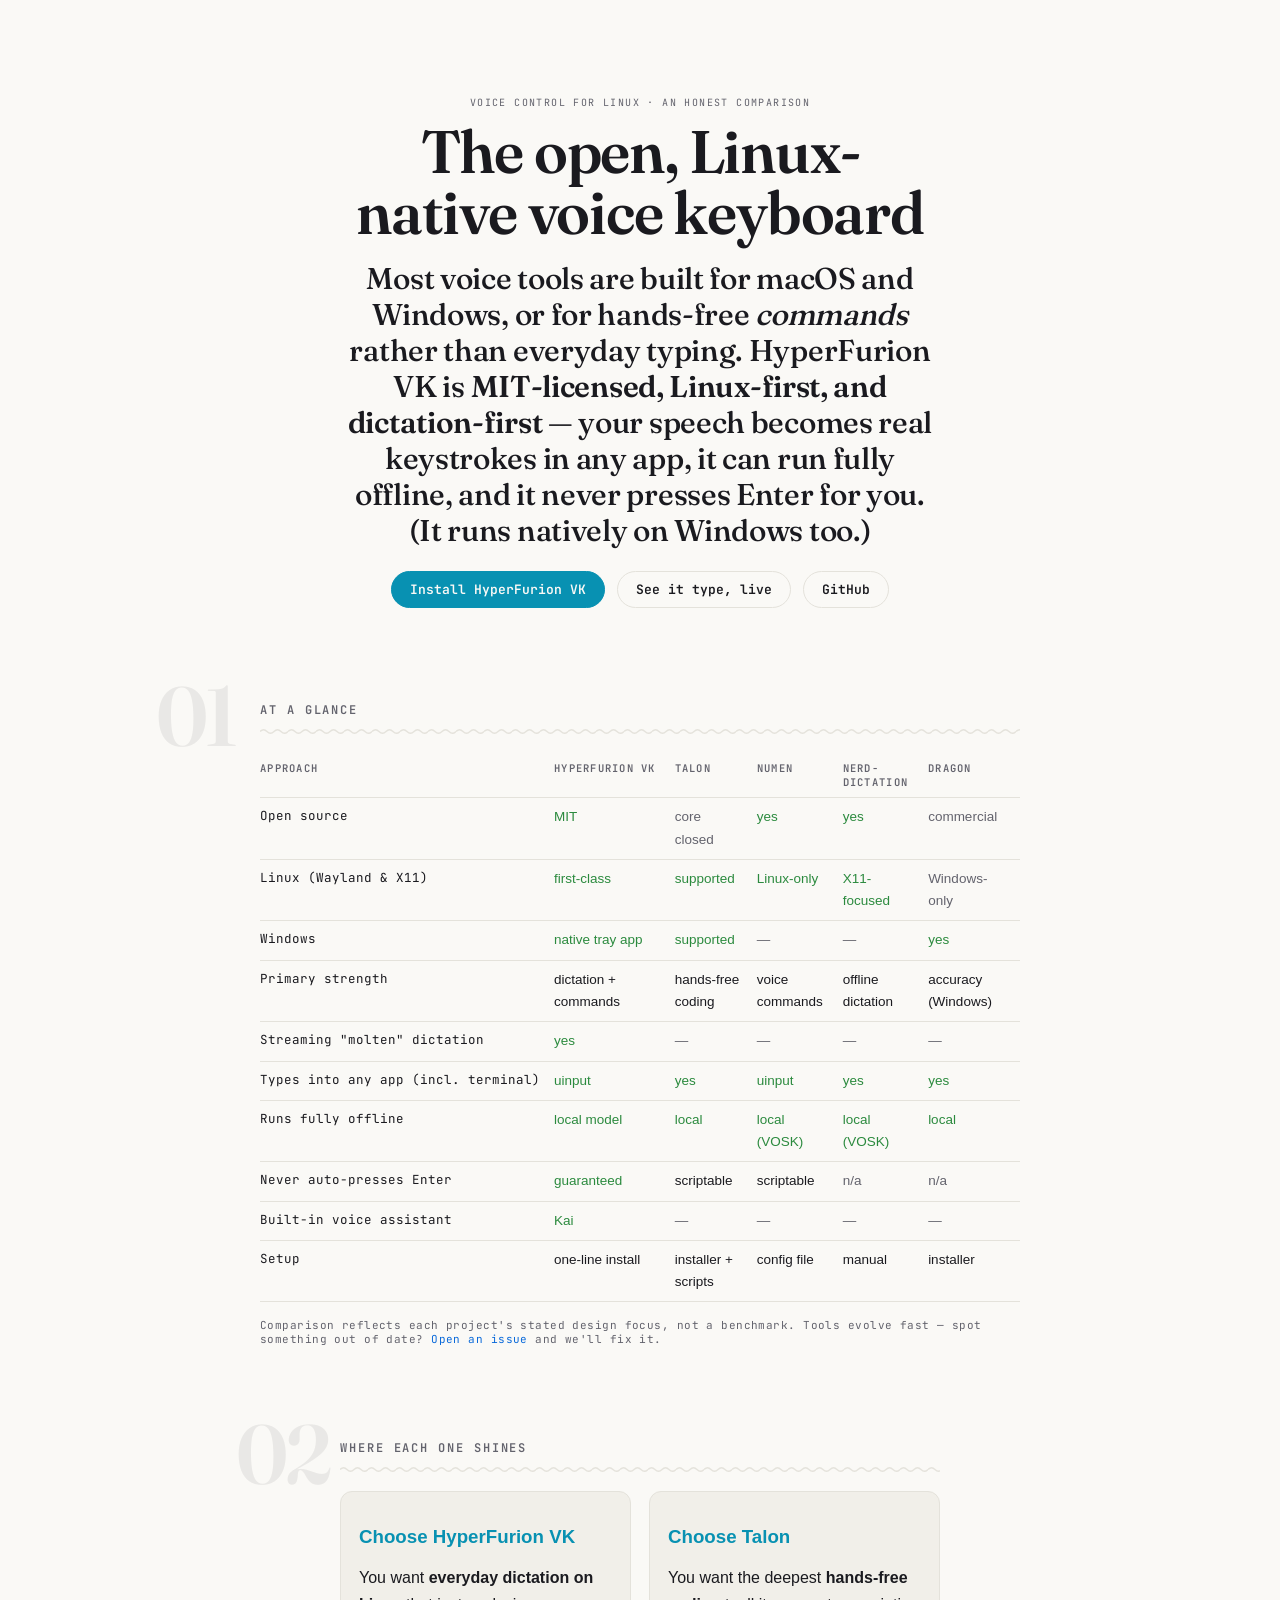
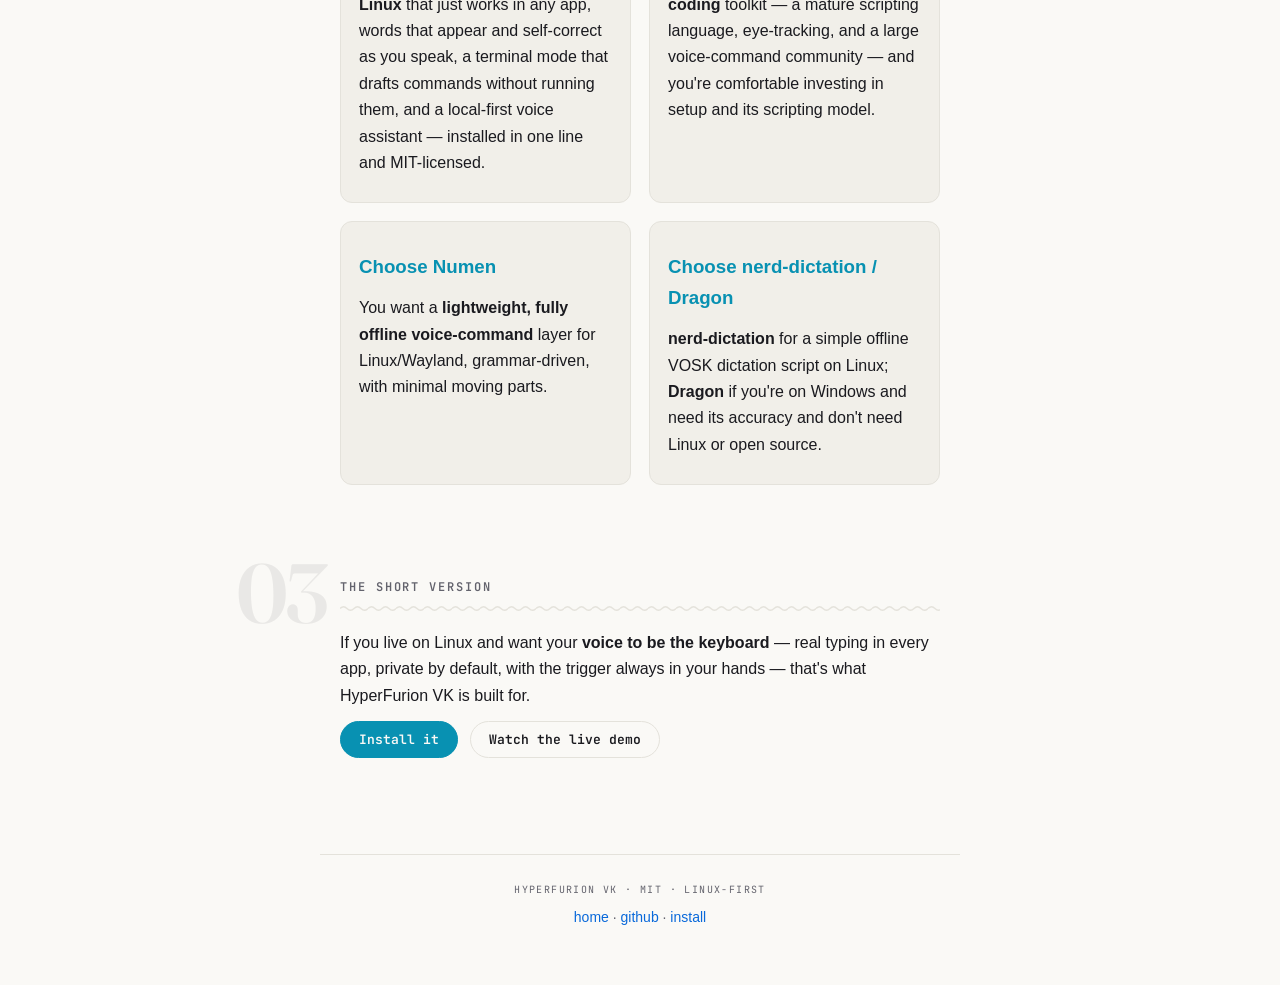
==== docs/compare.html @ 7818b89e "docs: Windows as a first-class platform; changelog; release 2.2.0 - README: Linux and Windows one-li" ====
<!doctype html>
<html lang="en">
<head>
<meta charset="utf-8">
<meta name="viewport" content="width=device-width, initial-scale=1">
<title>HyperFurion VK vs Talon, Numen &amp; Dragon — open-source voice control for Linux</title>
<meta name="description" content="An honest comparison of Linux voice typing and voice-control tools: HyperFurion VK, Talon, Numen, nerd-dictation, and Dragon. Which open-source voice keyboard fits dictation, coding, and accessibility on Wayland and X11?">
<link rel="canonical" href="https://liamghennigan.github.io/HyperFurion-VK/compare.html">
<meta property="og:title" content="HyperFurion VK vs Talon, Numen & Dragon — voice control for Linux">
<meta property="og:description" content="Open-source, Linux-first voice keyboard: molten streaming dictation, terminal-safe command drafting, fully offline option. See how it compares.">
<meta property="og:type" content="website">
<link rel="stylesheet" href="./styles.css">
<style>
  /* page-local tweaks on top of the shared instrument stylesheet */
  .cmp-hero { text-align: center; }
  .cmp-hero h1 { font-size: clamp(30px, 6.5vw, 60px); margin-top: 10px; }
  .cmp-lede { max-width: 40em; margin: 8px auto 22px; }
  .cmp-cta { display: flex; gap: 12px; flex-wrap: wrap; justify-content: center; margin: 8px 0 4px; }
  .cmp-btn { font: 600 13px var(--mono); text-decoration: none; border-radius: 999px; padding: 9px 18px; }
  .cmp-btn.primary { color: var(--bg); background: var(--wave); border: 1px solid var(--wave); }
  .cmp-btn.ghost { color: var(--text); border: 1px solid var(--line); }
  .cmp-btn:hover { filter: brightness(1.06); }
  table td.yes { color: var(--ok); }
  table td.no { color: var(--muted); }
  table th:first-child, table td:first-child { position: sticky; left: 0; background: var(--bg); }
  .shine { display: grid; grid-template-columns: 1fr 1fr; gap: 18px; margin: 18px 0; }
  @media (max-width: 640px) { .shine { grid-template-columns: 1fr; } }
  .shine > div { border: 1px solid var(--line); border-radius: 12px; padding: 4px 18px 14px; background: var(--code-bg); }
  .shine h3 { color: var(--wave); }
  .fair { font: 11px var(--mono); color: var(--muted); letter-spacing: .04em; }
</style>
</head>
<body>
<a class="skip" href="#table">Skip to the comparison</a>

<section class="prose cmp-hero">
  <p class="sigcap">Voice control for Linux · an honest comparison</p>
  <h1>The open, Linux-native voice keyboard</h1>
  <p class="lede cmp-lede">Most voice tools are built for macOS and Windows, or
  for hands-free <em>commands</em> rather than everyday typing. HyperFurion VK
  is <b>MIT-licensed, Linux-first, and dictation-first</b> — your speech becomes
  real keystrokes in any app, it can run fully offline, and it never presses
  Enter for you. (It runs natively on Windows too.)</p>
  <div class="cmp-cta">
    <a class="cmp-btn primary" href="./#install">Install HyperFurion VK</a>
    <a class="cmp-btn ghost" href="./">See it type, live</a>
    <a class="cmp-btn ghost" href="https://github.com/liamghennigan/HyperFurion-VK">GitHub</a>
  </div>
</section>

<section class="wide" id="table">
  <h2><span class="num">01</span>At a glance</h2>
  <div class="tblwrap">
  <table>
    <thead>
      <tr>
        <th>Approach</th>
        <th>HyperFurion&nbsp;VK</th>
        <th>Talon</th>
        <th>Numen</th>
        <th>nerd-dictation</th>
        <th>Dragon</th>
      </tr>
    </thead>
    <tbody>
      <tr><td>Open source</td>
        <td class="yes">MIT</td><td class="no">core closed</td>
        <td class="yes">yes</td><td class="yes">yes</td><td class="no">commercial</td></tr>
      <tr><td>Linux (Wayland &amp; X11)</td>
        <td class="yes">first-class</td><td class="yes">supported</td>
        <td class="yes">Linux-only</td><td class="yes">X11-focused</td><td class="no">Windows-only</td></tr>
      <tr><td>Windows</td>
        <td class="yes">native tray app</td><td class="yes">supported</td>
        <td class="no">—</td><td class="no">—</td><td class="yes">yes</td></tr>
      <tr><td>Primary strength</td>
        <td>dictation + commands</td><td>hands-free coding</td>
        <td>voice commands</td><td>offline dictation</td><td>accuracy (Windows)</td></tr>
      <tr><td>Streaming "molten" dictation</td>
        <td class="yes">yes</td><td class="no">—</td>
        <td class="no">—</td><td class="no">—</td><td class="no">—</td></tr>
      <tr><td>Types into any app (incl. terminal)</td>
        <td class="yes">uinput</td><td class="yes">yes</td>
        <td class="yes">uinput</td><td class="yes">yes</td><td class="yes">yes</td></tr>
      <tr><td>Runs fully offline</td>
        <td class="yes">local model</td><td class="yes">local</td>
        <td class="yes">local (VOSK)</td><td class="yes">local (VOSK)</td><td class="yes">local</td></tr>
      <tr><td>Never auto-presses Enter</td>
        <td class="yes">guaranteed</td><td>scriptable</td>
        <td>scriptable</td><td class="no">n/a</td><td class="no">n/a</td></tr>
      <tr><td>Built-in voice assistant</td>
        <td class="yes">Kai</td><td class="no">—</td>
        <td class="no">—</td><td class="no">—</td><td class="no">—</td></tr>
      <tr><td>Setup</td>
        <td>one-line install</td><td>installer + scripts</td>
        <td>config file</td><td>manual</td><td>installer</td></tr>
    </tbody>
  </table>
  </div>
  <p class="fair">Comparison reflects each project's stated design focus, not a
  benchmark. Tools evolve fast — spot something out of date? <a
  href="https://github.com/liamghennigan/HyperFurion-VK/issues">Open an issue</a>
  and we'll fix it.</p>
</section>

<section class="prose">
  <h2><span class="num">02</span>Where each one shines</h2>
  <div class="shine">
    <div>
      <h3>Choose HyperFurion VK</h3>
      <p>You want <b>everyday dictation on Linux</b> that just works in any app,
      words that appear and self-correct as you speak, a terminal mode that
      drafts commands without running them, and a local-first voice assistant —
      installed in one line and MIT-licensed.</p>
    </div>
    <div>
      <h3>Choose Talon</h3>
      <p>You want the deepest <b>hands-free coding</b> toolkit — a mature
      scripting language, eye-tracking, and a large voice-command community —
      and you're comfortable investing in setup and its scripting model.</p>
    </div>
    <div>
      <h3>Choose Numen</h3>
      <p>You want a <b>lightweight, fully offline voice-command</b> layer for
      Linux/Wayland, grammar-driven, with minimal moving parts.</p>
    </div>
    <div>
      <h3>Choose nerd-dictation / Dragon</h3>
      <p><b>nerd-dictation</b> for a simple offline VOSK dictation script on
      Linux; <b>Dragon</b> if you're on Windows and need its accuracy and don't
      need Linux or open source.</p>
    </div>
  </div>
</section>

<section class="prose">
  <h2><span class="num">03</span>The short version</h2>
  <p>If you live on Linux and want your <b>voice to be the keyboard</b> — real
  typing in every app, private by default, with the trigger always in your
  hands — that's what HyperFurion VK is built for.</p>
  <div class="cmp-cta" style="justify-content:flex-start">
    <a class="cmp-btn primary" href="./#install">Install it</a>
    <a class="cmp-btn ghost" href="./">Watch the live demo</a>
  </div>
</section>

<footer>
  <span class="sigcap">HyperFurion VK · MIT · Linux-first</span>
  <a href="./">home</a> ·
  <a href="https://github.com/liamghennigan/HyperFurion-VK">github</a> ·
  <a href="./#install">install</a>
</footer>
</body>
</html>
---- docs/styles.css ----
/* ═══════════════════════════════════════════════════════════════════════
   PHOSPHOR & PAPER → VOICE MADE VISIBLE
   dark  = a CRT oscilloscope at night: near-black, phosphor afterglow —
           the single cyan now opens into a spectral ramp (bass = indigo,
           sibilants = hot white) that the particle field paints with
   light = a mid-century chart recorder: warm paper, ink strokes, graph grid
   v2 adds one thermal state: MOLTEN — amber, the temperature of text that
   is still allowed to change. Words type in molten and cool to ink when
   the stability window freezes them; the amber never decorates, it only
   ever means "not yet frozen".
   One signal feeds many gauges. Honesty labels are part of the UI.
   ═══════════════════════════════════════════════════════════════════════ */

/* ── type: self-hosted, subsetted, OFL — nothing fetched from anyone ──── */
@font-face {
  font-family: "Fraunces";
  src: url("./fonts/fraunces-var.woff2") format("woff2");
  font-weight: 100 900;
  font-display: swap;
}
@font-face {
  /* metric-matched stand-in so the h1 doesn't shift when Fraunces arrives */
  font-family: "Fraunces-fallback";
  src: local("Georgia"), local("Times New Roman");
  size-adjust: 106%;
  ascent-override: 98%;
  descent-override: 25.5%;
  line-gap-override: 0%;
}
@font-face {
  font-family: "JetBrains Mono";
  src: url("./fonts/jetbrains-mono-var.woff2") format("woff2");
  font-weight: 100 800;
  font-display: swap;
}

:root {
  --bg: #faf9f6;
  --text: #1a1a1f;
  --muted: #63636d;
  --line: #e4e2db;
  --code-bg: #f1efe9;
  --link: #0969da;
  --rec: #e5484d;
  --ok: #2b8a3e;
  --wave: #0891b2;
  --hot: #05323f;
  --glow: rgba(8, 145, 178, .16);
  --grid: rgba(26, 26, 31, .055);
  --grid-major: rgba(26, 26, 31, .09);
  --serif: "Fraunces", "Fraunces-fallback", ui-serif, Georgia, "Iowan Old Style", "Times New Roman", serif;
  --mono: "JetBrains Mono", ui-monospace, SFMono-Regular, Menlo, Consolas, monospace;
  /* the spectral ramp: what the field paints frequency with (bass → sibilance).
     light scheme = the same ramp collapsed toward ink on paper */
  --spec-1: #3730a3;
  --spec-2: #6d28d9;
  --spec-3: #0891b2;
  --spec-4: #059669;
  --spec-5: #05323f;
  --field-alpha: .30;   /* ink stipple: present, never shouting */
  /* molten: amber chart-recorder ink; the demo windows are always dark
     instruments, so they use the fixed phosphor amber below */
  --molten: #a8560a;
  --molten-win: #fbbf24;
  --molten-soft: rgba(168, 86, 10, .12);
}
@media (prefers-color-scheme: dark) {
  :root {
    --bg: #0a0a0d;
    --text: #e8e8ec;
    --muted: #94949e;
    --line: #26262e;
    --code-bg: #141419;
    --link: #58a6ff;
    --ok: #51cf66;
    --wave: #22d3ee;
    --hot: #eafcff;
    --glow: rgba(34, 211, 238, .22);
    --grid: rgba(34, 211, 238, .045);
    --grid-major: rgba(34, 211, 238, .08);
    --spec-1: #312e81;
    --spec-2: #7c3aed;
    --spec-3: #22d3ee;
    --spec-4: #86efac;
    --spec-5: #eafcff;
    --field-alpha: .85;   /* phosphor: luminous against near-black */
    --molten: #fbbf24;    /* heated phosphor, cooling to ink */
    --molten-soft: rgba(251, 191, 36, .14);
  }
}
* { box-sizing: border-box; }
[hidden] { display: none !important; }
::selection { background: rgba(34, 211, 238, .25); }
::highlight(vk-tts) { background: rgba(34, 211, 238, .35); }
:focus-visible { outline: 2px solid var(--wave); outline-offset: 2px; }
html { background: var(--bg); }
@media (prefers-reduced-motion: no-preference) { html { scroll-behavior: smooth; } }
body {
  margin: 0;
  font: 16px/1.65 -apple-system, "Segoe UI", Helvetica, Arial, sans-serif;
  color: var(--text);
  /* no body background: the html paints the page color, so the fixed
     z-index:-1 field canvas can live between it and the content */
}

/* ═══ THE FIELD — voice as a physical medium (canvas added by JS) ═══════ */
#field {
  position: fixed;
  inset: 0;
  width: 100%;
  height: 100%;
  z-index: -1;
  pointer-events: none;
}
@media print { #field { display: none !important; } }
a { color: var(--link); text-decoration: none; }
a:hover { text-decoration: underline; text-decoration-style: wavy; text-underline-offset: 3px; text-decoration-thickness: 1px; }
p, ul, ol { margin: 12px 0; }
ul, ol { padding-left: 22px; }
li { margin: 5px 0; }
.muted { color: var(--muted); }
b { font-weight: 600; }

.skip {
  position: absolute; left: -9999px; top: 0; z-index: 100;
  background: var(--code-bg); border: 1px solid var(--line); border-radius: 6px;
  padding: 8px 14px; font: 13px var(--mono);
}
.skip:focus { left: 12px; top: 12px; }

/* ── layout: prose column 640, instrument panels 800 ─────────────────── */
.prose { max-width: 640px; margin: 0 auto; padding: 0 20px; }
.wide  { max-width: 800px; margin: 0 auto; padding: 0 20px; }
/* class selectors above would zero out an element-level section margin,
   so the rhythm is stated at equal specificity */
section.prose, section.wide { margin-top: 96px; margin-bottom: 96px; }
section.demo { margin-top: 28px; }

/* ── the engraved-label voice: every honesty caption uses this ────────── */
.sigcap {
  font: 10px var(--mono);
  letter-spacing: .14em;
  text-transform: uppercase;
  color: var(--muted);
}

/* ═══ HERO — the master gauge ══════════════════════════════════════════ */
.hero {
  position: relative;
  min-height: 100vh;
  min-height: 100svh;
  display: flex;
  flex-direction: column;
  align-items: center;
  justify-content: center;
  text-align: center;
  padding: 48px 20px 64px;
  overflow: hidden;
  /* paper: graph grid.  phosphor: overridden below. */
  background:
    linear-gradient(var(--grid-major) 1px, transparent 1px) 0 0 / 100% 60px,
    linear-gradient(90deg, var(--grid-major) 1px, transparent 1px) 0 0 / 60px 100%,
    linear-gradient(var(--grid) 1px, transparent 1px) 0 0 / 100% 12px,
    linear-gradient(90deg, var(--grid) 1px, transparent 1px) 0 0 / 12px 100%;
}
@media (prefers-color-scheme: dark) {
  .hero {
    background:
      radial-gradient(ellipse 90% 55% at 50% 42%, var(--glow), transparent 70%),
      linear-gradient(to bottom, transparent 49.8%, var(--grid-major) 50%, transparent 50.4%);
  }
}
.hero canvas {
  position: absolute;
  inset: 0;
  width: 100%;
  height: 100%;
}
.hero > *:not(canvas) { position: relative; }
.hero .hero-cap { position: absolute; left: 16px; bottom: 12px; }

.mic {
  font: inherit;
  font-size: 44px;
  line-height: 1;
  background: none;
  border: 0;
  padding: 10px;
  border-radius: 50%;
  cursor: pointer;
}
.mic.live { animation: micpulse 1.2s ease-in-out infinite; }
@keyframes micpulse {
  0%, 100% { box-shadow: 0 0 0 0 rgba(229,72,77,0); }
  50% { box-shadow: 0 0 0 10px rgba(229,72,77,.25); }
}
h1 {
  font-family: var(--serif);
  font-weight: 600;
  font-size: clamp(38px, 11vw, 128px);
  line-height: 1.02;
  letter-spacing: -.02em;
  margin: 10px 0 18px;
  text-wrap: balance;
}
.lede {
  font: 500 clamp(20px, 3vw, 30px)/1.2 var(--serif);
  letter-spacing: -.01em;
  margin: 2px 0 14px;
}
.tagline {
  color: var(--muted);
  margin: 0 auto 30px;
  max-width: 36em;
  font-size: clamp(16px, 2.2vw, 19px);
}
.hero pre { margin: 0 auto; max-width: 100%; }
.hero nav { margin-top: 26px; }
.hero nav a { margin: 0 14px; font-family: var(--mono); font-size: 14px; }
.nojs {
  font: 12px var(--mono);
  color: var(--muted);
  border: 1px dashed var(--line);
  border-radius: 8px;
  padding: 8px 12px;
  margin: 0 0 18px;
}
.hero-live {
  font: 13px var(--mono);
  color: var(--wave);
  margin: -14px auto 28px;
}
.scrolldown {
  position: absolute;
  bottom: 18px;
  left: 50%;
  transform: translateX(-50%);
  color: var(--muted);
  font-size: 20px;
  text-decoration: none;
  animation: drift 2.4s ease-in-out infinite;
}
.scrolldown:hover { text-decoration: none; color: var(--text); }
@keyframes drift { 0%, 100% { transform: translate(-50%, 0); } 50% { transform: translate(-50%, 6px); } }

/* ═══ code, kbd ════════════════════════════════════════════════════════ */
pre {
  background: var(--code-bg);
  border: 1px solid var(--line);
  border-radius: 10px;
  padding: 14px 16px;
  overflow-x: auto;
  text-align: left;
  font-size: 13px;
  line-height: 1.7;
}
code, kbd { font-family: var(--mono); }
p code, li code, td code {
  background: var(--code-bg);
  border: 1px solid var(--line);
  border-radius: 4px;
  padding: 1px 5px;
  font-size: 13px;
}
kbd {
  font-size: 11.5px;
  background: var(--code-bg);
  border: 1px solid var(--line);
  border-bottom-width: 2px;
  border-radius: 4px;
  padding: 1px 5px;
}

/* ═══ section headers: ghost numeral + mono overline + waveform rule ═══ */
h2 {
  position: relative;
  z-index: 0; /* keeps the ghost numeral above the page background */
  font: 600 12px/1 var(--mono);
  letter-spacing: .16em;
  text-transform: uppercase;
  color: var(--muted);
  margin: 0 0 18px;
}
h2 .num {
  position: absolute;
  left: -14px;
  top: -34px;
  z-index: -1;
  font: 600 84px/1 var(--serif);
  letter-spacing: -.03em;
  color: var(--text);
  opacity: .07;
  user-select: none;
}
@media (min-width: 1080px) {
  h2 .num { left: -104px; top: -30px; }
}
h2::after {
  content: "";
  display: block;
  height: 7px;
  margin-top: 12px;
  background: var(--line);
  -webkit-mask: url("data:image/svg+xml,%3Csvg xmlns='http://www.w3.org/2000/svg' width='28' height='7' viewBox='0 0 28 7'%3E%3Cpath d='M0 3.5 Q 3.5 0, 7 3.5 T 14 3.5 T 21 3.5 T 28 3.5' fill='none' stroke='black' stroke-width='1.4'/%3E%3C/svg%3E") repeat-x left center / 28px 7px;
  mask: url("data:image/svg+xml,%3Csvg xmlns='http://www.w3.org/2000/svg' width='28' height='7' viewBox='0 0 28 7'%3E%3Cpath d='M0 3.5 Q 3.5 0, 7 3.5 T 14 3.5 T 21 3.5 T 28 3.5' fill='none' stroke='black' stroke-width='1.4'/%3E%3C/svg%3E") repeat-x left center / 28px 7px;
}
h3 {
  font: 600 15px/1.4 inherit;
  margin: 26px 0 8px;
}

/* ═══ THE FOCUSED APP: always a dark instrument, in both schemes ═══════ */
.term {
  position: relative;
  background: #0c0c11;
  border: 1px solid #26262e;
  border-radius: 12px;
  margin: 0 0 10px;
  text-align: left;
  overflow: hidden;
  box-shadow: 0 14px 50px rgba(0,0,0,.22);
}
.scope-wrap { position: relative; border-bottom: 1px solid #1c1c23; }
canvas.scope { display: block; width: 100%; height: 64px; }
.scope-label {
  position: absolute;
  right: 10px;
  bottom: 6px;
  font: 10px var(--mono);
  letter-spacing: .12em;
  text-transform: uppercase;
  color: #4b4b58;
  pointer-events: none;
}
.term-bar {
  display: flex;
  align-items: center;
  flex-wrap: wrap;
  gap: 10px;
  padding: 8px 14px;
  border-bottom: 1px solid #1c1c23;
  font: 12px var(--mono);
  color: #8a8a95;
}
.term-title { flex: 1; min-width: 120px; }
.stopbtn {
  display: inline-flex;
  align-items: center;
  gap: 8px;
  font: 600 11px var(--mono);
  letter-spacing: .14em;
  text-transform: uppercase;
  color: #ffd7d9;
  background: rgba(229,72,77,.16);
  border: 1px solid rgba(229,72,77,.6);
  border-radius: 999px;
  padding: 7px 16px;
  min-height: 32px;
  cursor: pointer;
  touch-action: manipulation;
}
.stopbtn::before { content: ""; width: 9px; height: 9px; border-radius: 2px; background: #e5484d; }
.stopbtn:hover { background: rgba(229,72,77,.32); }
/* touch: bigger inputs so iOS doesn't zoom the whole page on focus */
@media (pointer: coarse) {
  .cli, .config { font-size: 16px; }
  .stopbtn { padding: 9px 18px; min-height: 40px; }
  .ttschip { font-size: 14px; padding: 10px 16px; }
}
.pill {
  display: inline-flex;
  align-items: center;
  gap: 6px;
  color: var(--rec);
  white-space: nowrap;
}
.pill i {
  width: 3px;
  height: 11px;
  border-radius: 2px;
  background: var(--rec);
  animation: bar .9s ease-in-out infinite;
  transform-origin: center;
}
.pill.real i { animation: none; }
.pill i:nth-child(2) { animation-delay: -.3s; }
.pill i:nth-child(3) { animation-delay: -.6s; }
.pill i:nth-child(4) { animation-delay: -.15s; }
@keyframes bar { 0%, 100% { transform: scaleY(.35); } 50% { transform: scaleY(1); } }
.term-body {
  padding: 12px 16px 14px;
  font-family: var(--mono);
  font-size: 13px;
  line-height: 1.8;
  min-height: 120px;
  color: #e8e8ec;
  cursor: text;
}
.term-body .tline { overflow-wrap: anywhere; }
.term-body .dim { color: #8a8a95; }
.term-body .err { color: #f2777a; }
.tcur { display: flex; align-items: baseline; }
.tcur .cli {
  flex: 1;
  min-width: 40px;
  font: inherit;
  color: inherit;
  background: none;
  border: 0;
  padding: 0;
  outline: none;
  caret-color: #e8e8ec;
}
.tcur .cli::placeholder { color: #494954; opacity: 1; }
.caret {
  display: inline-block;
  width: 7px;
  height: 14px;
  background: #e8e8ec;
  vertical-align: -2px;
  animation: blink 1.1s steps(1) infinite;
}
@keyframes blink { 50% { opacity: 0; } }
.hint { color: var(--muted); font-size: 13px; margin: 10px 0 0; }
.hint .engine-live { color: var(--wave); }

/* ═══ 00 / THE FOCUSED APP — one window, a terminal behind a toggle ════ */
.dwin {
  display: none;
  flex-direction: column;
  text-align: left;
  background: #0c0c11;
  border: 1px solid #26262e;
  border-radius: 12px;
  overflow: hidden;
}
.dwin.focused {
  display: flex;
  border-color: color-mix(in srgb, var(--wave) 55%, #26262e);
  box-shadow: 0 18px 60px rgba(0,0,0,.42), 0 0 26px var(--glow);
}

.dwin-bar {
  display: flex;
  align-items: center;
  flex-wrap: wrap;
  gap: 10px;
  padding: 8px 14px;
  border-bottom: 1px solid #1c1c23;
  font: 12px var(--mono);
  color: #8a8a95;
}
.dwin-title { flex: 1; min-width: 120px; }
.dwin-dockbar { display: inline-flex; align-items: center; gap: 10px; }
.demo-live { display: inline-flex; align-items: center; gap: 10px; }
.dwin-scope:empty { display: none; }
.dwin-scope .scope-wrap { border-top: 0; }
.dwin-body { flex: 1; overflow-y: auto; }
.dwin .dwin-body, .dwin .term-body { min-height: 200px; max-height: 340px; }

/* the editor: a numbered buffer */
.ebody {
  padding: 12px 16px 14px;
  font: 13px/1.85 var(--mono);
  color: #e8e8ec;
  counter-reset: eline;
  cursor: text;
}
.eline { counter-increment: eline; overflow-wrap: anywhere; }
.eline::before {
  content: counter(eline);
  display: inline-block;
  width: 2ch;
  margin-right: 14px;
  color: #494954;
  text-align: right;
}
.eline span { white-space: pre-wrap; }
.eline:first-child span { color: #8a8a95; }

/* ═══ MOLTEN — text that is still allowed to change ════════════════════ */
/* The demo windows are always dark instruments, so molten there is always
   the heated phosphor amber; prose contexts use the scheme-aware token. */
.dwin .molten { color: var(--molten-win); }
.dwin .molten:empty { display: none; }
/* a repair just landed: the divergence flashes, then cools */
.repair { border-radius: 3px; }
@media (prefers-reduced-motion: no-preference) {
  .dwin .molten { animation: moltenbreathe 1.7s ease-in-out infinite; }
  .repair { animation: repairflash .48s ease-out !important; }
}
@keyframes moltenbreathe {
  0%, 100% { opacity: 1; }
  50% { opacity: .74; }
}
@keyframes repairflash {
  0% { background: var(--molten-soft); box-shadow: 0 0 14px var(--molten-soft); }
  100% { background: transparent; box-shadow: none; }
}
/* the wake word is forming: the tail is an instruction, never typed */
.dwin .instr {
  color: var(--molten-win);
  font-style: italic;
  opacity: .85;
  text-decoration: underline dashed;
  text-underline-offset: 4px;
  text-decoration-thickness: 1px;
}
.dwin .instr:empty { display: none; }
/* the focus probe, made visible at recording start */
.probechip {
  color: var(--molten-win);
  border: 1px solid rgba(251, 191, 36, .45);
  border-radius: 999px;
  padding: 2px 9px;
  letter-spacing: .1em;
}
/* prose contexts: the word means the state, never decoration */
.molten-word { color: var(--molten); font-weight: 600; }
.lede .molten { color: var(--molten); }

/* try-saying chips, the terminal toggle, the watch button */
.demo-foot { display: flex; gap: 10px 14px; align-items: center; flex-wrap: wrap; margin-top: 12px; }
.saychips { display: flex; gap: 10px; align-items: center; flex-wrap: wrap; }
.dtoggle {
  font: 600 10.5px var(--mono);
  letter-spacing: .12em;
  text-transform: uppercase;
  color: var(--muted);
  background: none;
  border: 1px solid var(--line);
  border-radius: 999px;
  padding: 5px 13px;
  margin-left: auto;
  cursor: pointer;
}
.dtoggle:hover { color: var(--wave); border-color: var(--wave); }
.saychip {
  font: 12px var(--mono);
  color: var(--text);
  background: var(--code-bg);
  border: 1px solid var(--line);
  border-radius: 999px;
  padding: 5px 13px;
  cursor: pointer;
}
.saychip:hover { color: var(--wave); border-color: var(--wave); }
.watchbtn {
  font: 600 10.5px var(--mono);
  letter-spacing: .14em;
  text-transform: uppercase;
  color: var(--muted);
  background: none;
  border: 1px solid var(--line);
  border-radius: 999px;
  padding: 6px 14px;
  margin-top: 8px;
  cursor: pointer;
}
.watchbtn:hover { color: var(--wave); border-color: var(--wave); }

/* the autopilot's ghost keyboard */
.ghostkbd {
  position: fixed;
  left: 50%;
  bottom: 26px;
  transform: translateX(-50%);
  z-index: 50;
  display: flex;
  flex-direction: column;
  gap: 7px;
  align-items: center;
  background: color-mix(in srgb, var(--bg) 88%, transparent);
  border: 1px solid var(--line);
  border-radius: 12px;
  padding: 10px 18px;
  backdrop-filter: blur(6px);
  max-width: min(92vw, 560px);
  text-align: center;
}
.ghostkbd .keys kbd { font-size: 13px; padding: 3px 9px; }

/* ═══ 01 / SIGNAL PATH — the pipeline instrument ═══════════════════════ */
.pipeline {
  background: var(--code-bg);
  border: 1px solid var(--line);
  border-radius: 12px;
  padding: 18px 14px 10px;
  margin: 22px 0 6px;
}
.pipeline svg { display: block; width: 100%; height: auto; }
.pl-node { fill: var(--bg); stroke: var(--line); stroke-width: 1.2; rx: 8; }
.pl-node-label { font: 600 12.5px var(--mono); fill: var(--text); }
.pl-node-sub { font: 8.5px var(--mono); fill: var(--muted); letter-spacing: .02em; }
.pl-lane { font: 10px var(--mono); fill: var(--muted); letter-spacing: .14em; text-transform: uppercase; }
.pl-edge { stroke: var(--muted); stroke-width: 1.4; fill: none; }
.pl-edge.sttlane { stroke-dasharray: 6 5; }
.pl-edge.ttslane { stroke-dasharray: 2 5; opacity: .6; }
.pl-arrow { fill: var(--muted); }
.pipeline.rec .pl-edge.e-mic { stroke: var(--wave); opacity: 1; }
.pipeline.rec .pl-node.n-mic, .pipeline.rec .pl-node.n-daemon { stroke: var(--wave); }
.pipeline.speak .pl-edge.ttslane { stroke: var(--wave); opacity: 1; }
.pl-packet { fill: var(--wave); }
.pl-rain text { font: 11px var(--mono); fill: var(--wave); }
.pl-cap { margin: 8px 4px 6px; display: block; }
.pl-note { font: 9.5px var(--mono); fill: var(--molten); letter-spacing: .06em; }

/* ═══ 01 / MOLTEN DICTATION — three moments of one line ════════════════ */
.moltenfig {
  background: var(--code-bg);
  border: 1px solid var(--line);
  border-radius: 12px;
  padding: 6px 18px 12px;
  margin: 22px 0;
}
.mrow {
  display: grid;
  grid-template-columns: 76px 1fr;
  column-gap: 16px;
  align-items: baseline;
  padding: 12px 0 10px;
  border-bottom: 1px solid var(--line);
}
.mrow:last-of-type { border-bottom: 0; }
.mt {
  font: 10px var(--mono);
  letter-spacing: .1em;
  color: var(--muted);
  white-space: nowrap;
}
.mtext { font: 13.5px/1.7 var(--mono); overflow-wrap: anywhere; }
.mtext em { font-style: normal; color: var(--molten); }
.mtext em.rep {
  background: var(--molten-soft);
  border-radius: 3px;
  padding: 0 3px;
  text-decoration: underline wavy;
  text-decoration-thickness: 1px;
  text-underline-offset: 4px;
}
.mnote {
  grid-column: 2;
  font: 11px var(--mono);
  letter-spacing: .04em;
  color: var(--muted);
  margin-top: 3px;
}
.moltenfig figcaption { margin-top: 12px; }
@media (max-width: 480px) {
  .mrow { grid-template-columns: 1fr; row-gap: 2px; }
  .mnote { grid-column: 1; }
}

/* ═══ 04 / THE REWRITE LANE — the example ══════════════════════════════ */
.rewrite-ex {
  border-left: 3px solid var(--molten);
  padding: 4px 0 4px 16px;
  font-size: 15px;
  line-height: 2;
}
.rewrite-ex .molten-word { font-weight: 500; }

/* ═══ 02 / PROVIDERS — tables ══════════════════════════════════════════ */
.tblwrap { overflow-x: auto; margin: 16px 0; }
table { border-collapse: collapse; width: 100%; font-size: 13.5px; }
th {
  font: 600 10.5px var(--mono);
  letter-spacing: .12em;
  text-transform: uppercase;
  color: var(--muted);
  text-align: left;
}
th, td { border-bottom: 1px solid var(--line); padding: 8px 14px 8px 0; vertical-align: top; }
td:first-child { font-family: var(--mono); font-size: 12.5px; white-space: nowrap; }

.default-badge {
  font: 9.5px var(--mono);
  letter-spacing: .1em;
  text-transform: uppercase;
  color: var(--wave);
  border: 1px solid var(--wave);
  border-radius: 999px;
  padding: 1px 7px;
  margin-left: 6px;
  vertical-align: 1px;
}

/* ═══ 04 / CONFIGURATION — the live config ═════════════════════════════ */
pre.config { outline: none; }
pre.config:focus { border-color: var(--wave); }
.cfgstatus { color: var(--ok); font-size: 13px; margin: 8px 0 0; font-family: var(--mono); }
.cfgstatus.err { color: var(--rec); }

/* ═══ 06 / TRUST — two mirrored columns ════════════════════════════════ */
.trust {
  display: grid;
  grid-template-columns: 1fr 1fr;
  gap: 24px;
  margin: 18px 0;
}
@media (max-width: 640px) { .trust { grid-template-columns: 1fr; } }
.trust > div {
  border: 1px solid var(--line);
  border-radius: 12px;
  padding: 4px 18px 12px;
  background: var(--code-bg);
}
.trust ul { padding-left: 18px; }
.trust li { font-size: 14px; }

/* ═══ tts chip ═════════════════════════════════════════════════════════ */
.ttschip {
  position: absolute;
  z-index: 5;
  font: 12px var(--mono);
  color: var(--text);
  background: var(--code-bg);
  border: 1px solid var(--line);
  border-radius: 999px;
  padding: 4px 10px;
  cursor: pointer;
  box-shadow: 0 2px 10px rgba(0,0,0,.12);
}

/* ═══ 04 / THREE WAYS TO RUN IT — free first; that is the brand ═════════ */
.plans {
  display: grid;
  grid-template-columns: 1fr 1.25fr 1fr;
  gap: 16px;
  margin: 26px 0 10px;
  align-items: start;
}
@media (max-width: 820px) { .plans { grid-template-columns: 1fr; } }
.plan {
  border: 1px solid var(--line);
  border-radius: 14px;
  background: var(--code-bg);
  padding: 18px 20px 16px;
}
.plan h3 { margin: 0 0 2px; }
.plan-price { font: 600 26px/1.2 var(--serif); margin: 2px 0 10px; }
.plan-price span { font: 13px var(--mono); color: var(--muted); }
.plan ul { padding-left: 18px; margin: 10px 0; }
.plan li { font-size: 13.5px; margin: 6px 0; }
.plan pre { font-size: 12px; margin: 12px 0 2px; }
.plan-cap, .plan-badge { display: block; }
.plan-cap { margin-top: 12px; }
.plan-badge { color: var(--wave); margin-bottom: 10px; }
.plan.hosted {
  border: 1px solid transparent;
  background:
    linear-gradient(var(--code-bg), var(--code-bg)) padding-box,
    linear-gradient(135deg, var(--spec-1), var(--spec-2), var(--spec-3), var(--spec-4)) border-box;
}

/* hosted-tier checkout: hidden until the Stripe links are set (checkout.js) */
.buy-row { display: flex; flex-wrap: wrap; gap: 10px; margin-top: 14px; }
.buybtn {
  font: 600 12px var(--mono);
  letter-spacing: .04em;
  text-decoration: none;
  color: var(--bg);
  background: var(--wave);
  border: 1px solid var(--wave);
  border-radius: 999px;
  padding: 7px 14px;
}
.buybtn:hover { filter: brightness(1.08); }

/* copy-on-click: the install command is the primary CTA */
.prewrap { position: relative; }
.hero .prewrap { max-width: 100%; }
.copybtn {
  position: absolute;
  top: 8px;
  right: 8px;
  font: 600 10px var(--mono);
  letter-spacing: .12em;
  text-transform: uppercase;
  color: var(--muted);
  background: var(--bg);
  border: 1px solid var(--line);
  border-radius: 999px;
  padding: 4px 11px;
  cursor: pointer;
}
.copybtn:hover { color: var(--wave); border-color: var(--wave); }
.copybtn.ok { color: var(--ok); border-color: var(--ok); }
.copybtn.inline { position: static; }

/* the funnel card: appears once, after your first line types itself */
.funnel-card {
  display: flex;
  flex-wrap: wrap;
  align-items: center;
  gap: 12px;
  margin-top: 14px;
  padding: 12px 16px;
  border: 1px solid var(--line);
  border-radius: 12px;
  background: var(--code-bg);
  font-size: 13.5px;
}
.funnel-card span { flex: 1; min-width: 220px; }
.funnel-card a { font: 12px var(--mono); white-space: nowrap; }

/* ═══ 07 / HONEST LIMITATIONS — a brand asset, weighted like one ════════ */
.limits-cap { color: var(--wave); margin: -8px 0 14px; }
#limits h2 .num { opacity: .11; }

/* ═══ COLOPHON ═════════════════════════════════════════════════════════ */
footer {
  max-width: 640px;
  margin: 0 auto;
  padding: 28px 20px 56px;
  border-top: 1px solid var(--line);
  color: var(--muted);
  font-size: 14px;
  text-align: center;
}
footer .sigcap { display: block; margin-bottom: 10px; }

/* ═══ live-state styles (added by the script at runtime) ═══════════════ */
.tcur { position: relative; }
.tcur.rec .cli { position: absolute; opacity: 0; pointer-events: none; width: 1px; }
.pl-edge { transition: stroke .25s, opacity .25s; }
.pipeline.speak .pl-edge.t-sel, .pipeline.speak .pl-edge.t-out { stroke: var(--wave); opacity: 1; }
.pipeline.speak .pl-edge.t-out.word { stroke-width: 2.4; }
.pl-rain text { will-change: transform, opacity; }

/* ═══ MOTION PASS — the page powers on like an instrument ══════════════ */
/* Every animation here lives behind prefers-reduced-motion: no-preference;
   stillness stays a first-class rendering. Entrance states are gated on
   html.js so the no-script document is complete and visible. */

.tape {
  overflow: hidden;
  white-space: nowrap;
  border-block: 1px solid var(--line);
  padding: 7px 0;
  font: 10.5px var(--mono);
  letter-spacing: .18em;
  color: var(--muted);
  opacity: .75;
  user-select: none;
  -webkit-mask: linear-gradient(90deg, transparent, #000 8%, #000 92%, transparent);
  mask: linear-gradient(90deg, transparent, #000 8%, #000 92%, transparent);
}
.tape span { display: inline-block; will-change: transform; }

@media (prefers-reduced-motion: no-preference) {
  /* hero warm-up: the instruments power on in sequence */
  .js .hero .mic       { animation: rise .7s cubic-bezier(.2,.7,.2,1) both .05s; }
  .js .hero .watchbtn  { animation: rise .7s cubic-bezier(.2,.7,.2,1) both .12s; }
  .js .hero h1         { animation: warmup 1.05s cubic-bezier(.2,.7,.2,1) both .15s; }
  .js .hero .lede      { animation: rise .7s cubic-bezier(.2,.7,.2,1) both .3s; }
  .js .hero .tagline   { animation: rise .7s cubic-bezier(.2,.7,.2,1) both .42s; }
  .js .hero .hero-live { animation: rise .7s cubic-bezier(.2,.7,.2,1) both .54s; }
  .js .hero pre        { animation: rise .7s cubic-bezier(.2,.7,.2,1) both .66s; }
  .js .hero nav        { animation: rise .7s cubic-bezier(.2,.7,.2,1) both .8s; }

  /* ── scroll choreography (scrollfx.js writes --p per section, 0→1 as the
     section crosses the viewport). translate/scale stay clear of the
     transform-based reveal transitions above. ─────────────────────────── */
  .js h2 .num { translate: 0 calc((.5 - var(--p, .5)) * -34px); }
  .js h2::after {
    scale: clamp(.001, calc(var(--p, 1) * 2.4), 1) 1;
    transform-origin: left center;
  }
  /* the hero exhales as you leave it; the field remains */
  .js .hero { opacity: clamp(0, calc((.95 - var(--p, .5)) * 3), 1); }

  /* keyboard glyphs light up when the real keys go down (hotkeys.js) */
  kbd { transition: background-color .12s, border-color .12s, box-shadow .12s, translate .12s; }
  kbd.down {
    background: color-mix(in srgb, var(--wave) 20%, var(--code-bg));
    border-color: var(--wave);
    box-shadow: 0 0 12px var(--glow);
    translate: 0 1px;
  }

  /* the idle mic breathes, inviting the tap */
  .mic:not(.live) { animation: breathe 3.4s ease-in-out infinite 2s; }

  /* sections develop as they enter the viewport (class added by JS only) */
  .reveal { opacity: 0; transform: translateY(22px); }
  .reveal.in {
    opacity: 1; transform: none;
    transition: opacity .8s ease, transform .8s cubic-bezier(.2,.7,.2,1);
  }
  .reveal h2 .num { opacity: 0; transform: translateX(-16px); }
  .reveal.in h2 .num {
    opacity: .07; transform: none;
    transition: opacity .9s ease .25s, transform .9s cubic-bezier(.2,.7,.2,1) .25s;
  }

  /* the waveform rule under every heading drifts, slowly */
  h2::after { animation: ruledrift 26s linear infinite; }

  /* instrument tape */
  .tape span { animation: tapescroll 38s linear infinite; }

  /* pipeline: a faint signal drifts through the lanes even at rest */
  .pipeline:not(.rec):not(.speak) .pl-edge.sttlane { animation: dashdrift 9s linear infinite; }

  /* freshly committed terminal lines flash like phosphor */
  .term-body > div:first-child > .tline:last-child { animation: phosflash .55s ease-out; }

  /* tables warm under the pointer */
  table tbody tr { transition: background-color .25s; }
  table tbody tr:hover { background: color-mix(in srgb, var(--wave) 7%, transparent); }
}
@keyframes rise { from { opacity: 0; transform: translateY(14px); } }
@keyframes warmup {
  0% { opacity: 0; transform: translateY(10px) scale(.985); filter: blur(7px); }
  62% { filter: blur(0); }
  100% { opacity: 1; transform: none; filter: none; }
}
@keyframes breathe {
  0%, 100% { box-shadow: 0 0 0 0 transparent; }
  50% { box-shadow: 0 0 0 12px color-mix(in srgb, var(--wave) 12%, transparent),
                    0 0 34px 4px color-mix(in srgb, var(--wave) 10%, transparent); }
}
@keyframes ruledrift { to { -webkit-mask-position: -280px center; mask-position: -280px center; } }
@keyframes tapescroll { to { transform: translateX(-50%); } }
@keyframes dashdrift { to { stroke-dashoffset: -110; } }
@keyframes phosflash { from { color: var(--wave); text-shadow: 0 0 12px currentColor; } }

/* ═══ REDUCED MOTION — stillness is a valid rendering ══════════════════ */
@media (prefers-reduced-motion: reduce) {
  .caret, .pill i, .mic.live, .scrolldown { animation: none; }
}

/* ═══ FORCED COLORS (Windows High Contrast) ════════════════════════════ */
@media (forced-colors: active) {
  .pl-node { fill: Canvas; stroke: CanvasText; }
  .pl-node-label, .pl-node-sub, .pl-lane, .pl-note { fill: CanvasText; }
  .pl-edge { stroke: CanvasText; }
  .pl-arrow { fill: CanvasText; }
  .default-badge, .trust > div, .dwin, .dtoggle, .saychip, .watchbtn, .ghostkbd,
  .probechip, .moltenfig, .rewrite-ex {
    border-color: CanvasText; color: CanvasText;
  }
  /* molten keeps its meaning through the underline, not the color */
  .dwin .molten, .dwin .instr, .molten-word, .mtext em, .lede .molten {
    color: CanvasText;
    text-decoration: underline dotted;
    text-underline-offset: 4px;
  }
}

/* ═══ PRINT — the page prints as a lab report ══════════════════════════ */
@media print {
  :root {
    --bg: #fff; --text: #111; --muted: #555; --line: #bbb;
    --code-bg: #f4f4f4; --wave: #067; --glow: rgba(0,102,119,.15);
    --grid: rgba(0,0,0,.05); --grid-major: rgba(0,0,0,.08);
  }
  .hero { min-height: 0; padding: 40px 20px; background: none; }
  .hero canvas, .mic, .scrolldown, .hero-cap, .nojs, .watchbtn, .ghostkbd,
  #app, .ttschip, .cfgstatus, .tape { display: none !important; }
  .reveal { opacity: 1 !important; transform: none !important; }
  h1 { font-size: 40px; }
  section { margin: 36px 0; break-inside: avoid-page; }
  h2 { break-after: avoid; }
  pre, .pipeline, .trust > div { border: 1px solid #bbb; box-shadow: none; }
  a[href^="http"]::after { content: " (" attr(href) ")"; font-size: 11px; color: #555; }
  footer { border-top-color: #bbb; }
}
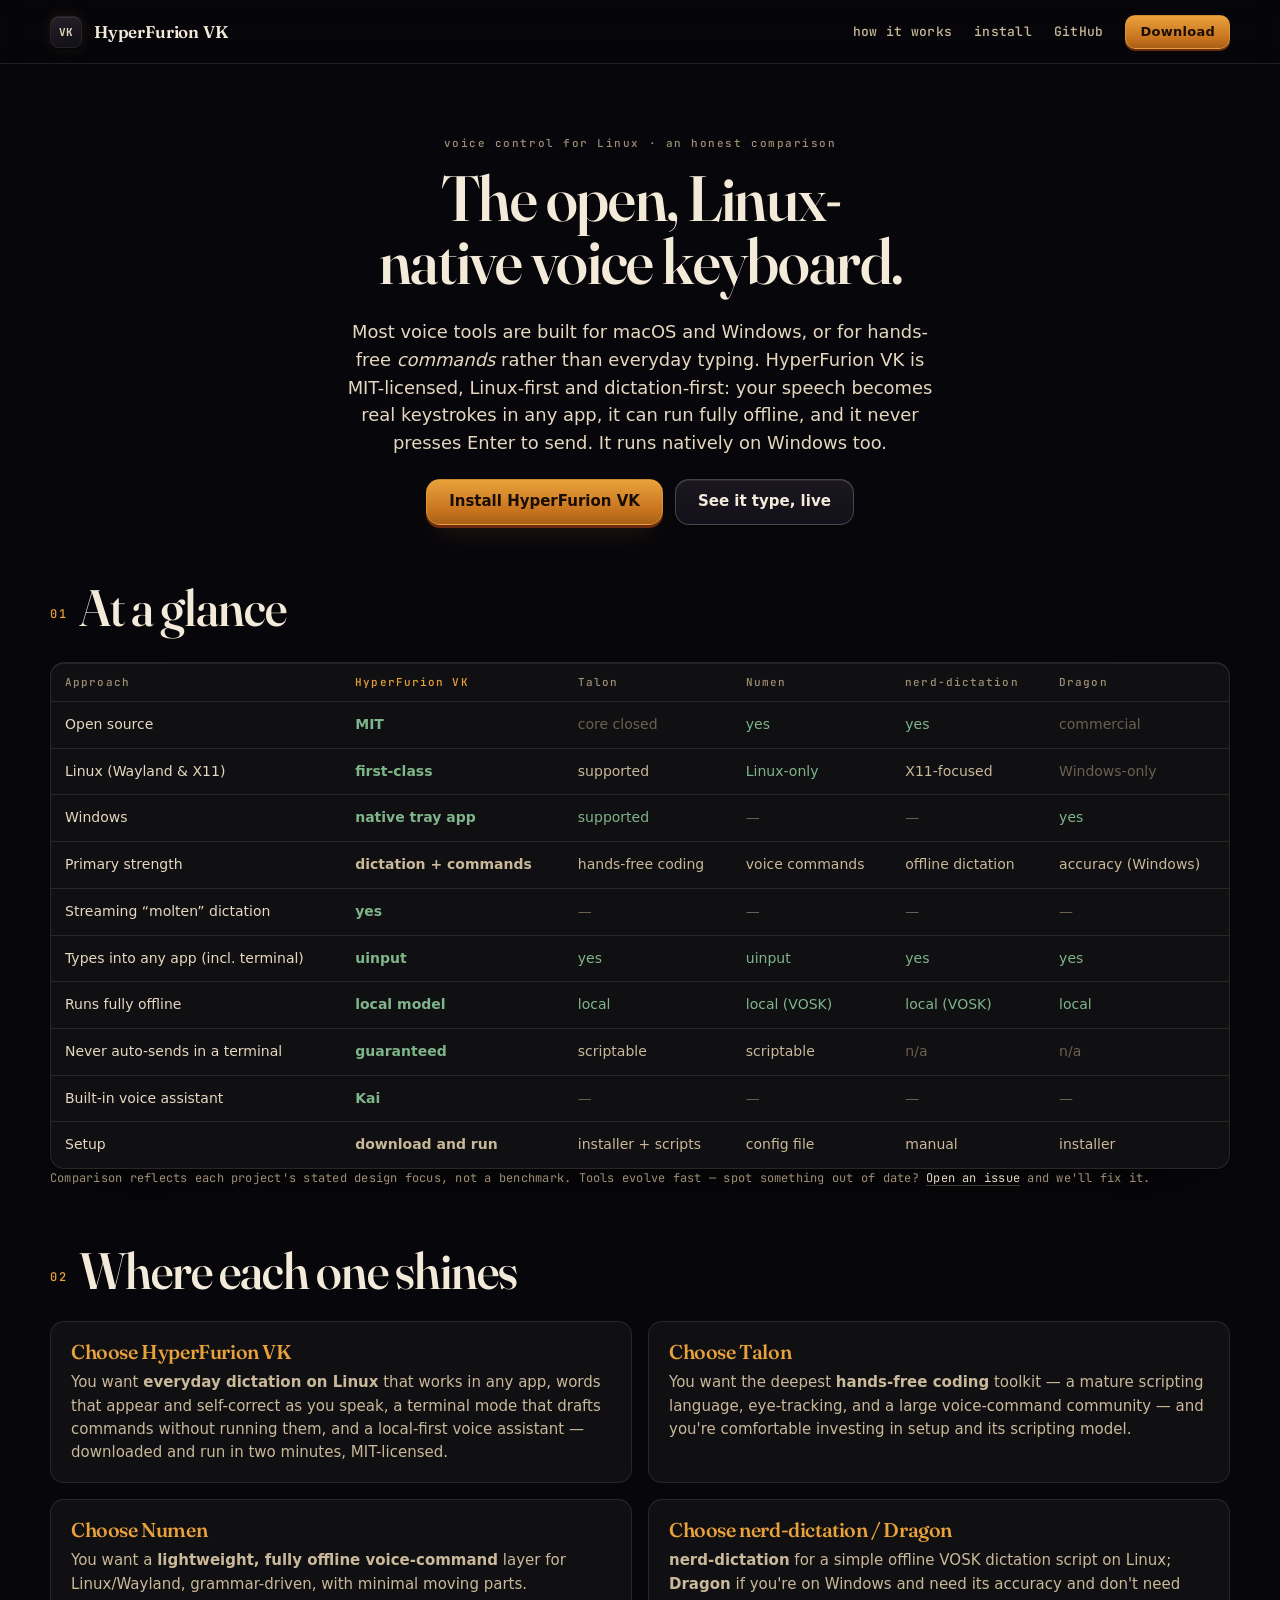
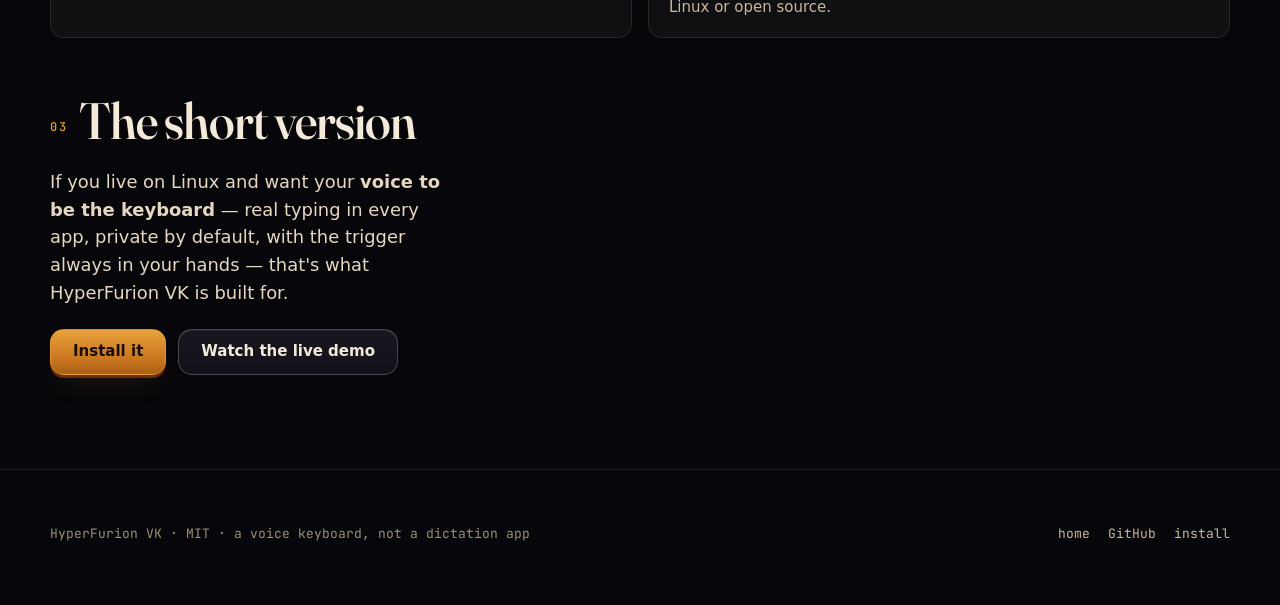
==== commit df35f9f1: "Landing page: rebuild around a 3D keyboard your voice presses A ground-up redesign of docs/. The cen" ====
--- a/docs/compare.html
+++ b/docs/compare.html
@@ -1,153 +1,101 @@
 <!doctype html>
-<html lang="en">
+<html lang="en" class="js">
 <head>
-<meta charset="utf-8">
-<meta name="viewport" content="width=device-width, initial-scale=1">
-<title>HyperFurion VK vs Talon, Numen &amp; Dragon — open-source voice control for Linux</title>
-<meta name="description" content="An honest comparison of Linux voice typing and voice-control tools: HyperFurion VK, Talon, Numen, nerd-dictation, and Dragon. Which open-source voice keyboard fits dictation, coding, and accessibility on Wayland and X11?">
-<link rel="canonical" href="https://liamghennigan.github.io/HyperFurion-VK/compare.html">
-<meta property="og:title" content="HyperFurion VK vs Talon, Numen & Dragon — voice control for Linux">
-<meta property="og:description" content="Open-source, Linux-first voice keyboard: molten streaming dictation, terminal-safe command drafting, fully offline option. See how it compares.">
-<meta property="og:type" content="website">
-<link rel="stylesheet" href="./styles.css">
-<style>
-  /* page-local tweaks on top of the shared instrument stylesheet */
-  .cmp-hero { text-align: center; }
-  .cmp-hero h1 { font-size: clamp(30px, 6.5vw, 60px); margin-top: 10px; }
-  .cmp-lede { max-width: 40em; margin: 8px auto 22px; }
-  .cmp-cta { display: flex; gap: 12px; flex-wrap: wrap; justify-content: center; margin: 8px 0 4px; }
-  .cmp-btn { font: 600 13px var(--mono); text-decoration: none; border-radius: 999px; padding: 9px 18px; }
-  .cmp-btn.primary { color: var(--bg); background: var(--wave); border: 1px solid var(--wave); }
-  .cmp-btn.ghost { color: var(--text); border: 1px solid var(--line); }
-  .cmp-btn:hover { filter: brightness(1.06); }
-  table td.yes { color: var(--ok); }
-  table td.no { color: var(--muted); }
-  table th:first-child, table td:first-child { position: sticky; left: 0; background: var(--bg); }
-  .shine { display: grid; grid-template-columns: 1fr 1fr; gap: 18px; margin: 18px 0; }
-  @media (max-width: 640px) { .shine { grid-template-columns: 1fr; } }
-  .shine > div { border: 1px solid var(--line); border-radius: 12px; padding: 4px 18px 14px; background: var(--code-bg); }
-  .shine h3 { color: var(--wave); }
-  .fair { font: 11px var(--mono); color: var(--muted); letter-spacing: .04em; }
-</style>
+  <meta charset="utf-8" />
+  <meta name="viewport" content="width=device-width, initial-scale=1" />
+  <title>HyperFurion VK vs Talon, Numen &amp; Dragon — open-source voice control for Linux</title>
+  <meta name="description" content="An honest comparison of Linux voice typing and voice-control tools: HyperFurion VK, Talon, Numen, nerd-dictation, and Dragon. Open source, Linux Wayland and X11, streaming dictation, offline operation, and who presses Enter." />
+  <link rel="canonical" href="https://liamghennigan.github.io/HyperFurion-VK/compare.html" />
+  <meta property="og:title" content="HyperFurion VK vs Talon, Numen &amp; Dragon — voice control for Linux" />
+  <meta property="og:description" content="Open-source, Linux-first voice keyboard: molten streaming dictation, terminal-safe command drafting, fully offline option — compared honestly with Talon, Numen, nerd-dictation and Dragon." />
+  <meta property="og:type" content="website" />
+  <meta name="theme-color" content="#07060a" />
+  <link rel="icon" href="data:image/svg+xml,%3Csvg xmlns='http://www.w3.org/2000/svg' viewBox='0 0 100 100'%3E%3Crect x='8' y='8' width='84' height='84' rx='20' fill='%231b1820' stroke='%23e9a23b' stroke-width='4'/%3E%3Ctext x='50' y='64' font-family='monospace' font-size='40' font-weight='700' text-anchor='middle' fill='%23f3ead9'%3EVK%3C/text%3E%3C/svg%3E" />
+  <style>
+    @font-face { font-family: "Fraunces"; src: url("./fonts/fraunces-var.woff2") format("woff2-variations"); font-weight: 100 900; font-display: swap; }
+    @font-face { font-family: "Fraunces-fallback"; src: local("Georgia"), local("Times New Roman"); size-adjust: 106%; ascent-override: 98%; descent-override: 25.5%; line-gap-override: 0%; }
+    @font-face { font-family: "JetBrains Mono"; src: url("./fonts/jetbrains-mono-var.woff2") format("woff2-variations"); font-weight: 100 800; font-display: swap; }
+    :root { color-scheme: dark; --obsidian-0: #07060a; --sand-50: #f3ead9; }
+    html { background: var(--obsidian-0); color: var(--sand-50); }
+  </style>
+  <link rel="stylesheet" href="./styles.css" />
 </head>
 <body>
-<a class="skip" href="#table">Skip to the comparison</a>
+  <a class="skip" href="#table">Skip to the comparison</a>
+  <nav class="nav" aria-label="Primary">
+    <div class="wrap nav-inner">
+      <a class="brand" href="./"><span class="brand-key" aria-hidden="true">VK</span><span>HyperFurion&nbsp;VK</span></a>
+      <div class="nav-links">
+        <a href="./#story">how it works</a>
+        <a href="./#install">install</a>
+        <a href="https://github.com/liamghennigan/HyperFurion-VK" rel="noopener">GitHub</a>
+        <a class="btn primary small" href="./#install">Download</a>
+      </div>
+    </div>
+  </nav>
 
-<section class="prose cmp-hero">
-  <p class="sigcap">Voice control for Linux · an honest comparison</p>
-  <h1>The open, Linux-native voice keyboard</h1>
-  <p class="lede cmp-lede">Most voice tools are built for macOS and Windows, or
-  for hands-free <em>commands</em> rather than everyday typing. HyperFurion VK
-  is <b>MIT-licensed, Linux-first, and dictation-first</b> — your speech becomes
-  real keystrokes in any app, it can run fully offline, and it never presses
-  Enter for you. (It runs natively on Windows too.)</p>
-  <div class="cmp-cta">
-    <a class="cmp-btn primary" href="./#install">Install HyperFurion VK</a>
-    <a class="cmp-btn ghost" href="./">See it type, live</a>
-    <a class="cmp-btn ghost" href="https://github.com/liamghennigan/HyperFurion-VK">GitHub</a>
-  </div>
-</section>
+  <main class="page">
+    <section class="wrap cmp-hero">
+      <span class="eyebrow">voice control for Linux · an honest comparison</span>
+      <h1 style="font-size: clamp(34px, 5.5vw, 64px);">The open, Linux-native voice keyboard.</h1>
+      <p class="lead" style="margin: 0 auto; max-width: 52ch;">Most voice tools are built for macOS and Windows, or for hands-free <em>commands</em> rather than everyday typing. HyperFurion VK is MIT-licensed, Linux-first and dictation-first: your speech becomes real keystrokes in any app, it can run fully offline, and it never presses Enter to send. It runs natively on Windows too.</p>
+      <div class="actions">
+        <a class="btn primary" href="./#install">Install HyperFurion VK</a>
+        <a class="btn" href="./">See it type, live</a>
+      </div>
+    </section>
 
-<section class="wide" id="table">
-  <h2><span class="num">01</span>At a glance</h2>
-  <div class="tblwrap">
-  <table>
-    <thead>
-      <tr>
-        <th>Approach</th>
-        <th>HyperFurion&nbsp;VK</th>
-        <th>Talon</th>
-        <th>Numen</th>
-        <th>nerd-dictation</th>
-        <th>Dragon</th>
-      </tr>
-    </thead>
-    <tbody>
-      <tr><td>Open source</td>
-        <td class="yes">MIT</td><td class="no">core closed</td>
-        <td class="yes">yes</td><td class="yes">yes</td><td class="no">commercial</td></tr>
-      <tr><td>Linux (Wayland &amp; X11)</td>
-        <td class="yes">first-class</td><td class="yes">supported</td>
-        <td class="yes">Linux-only</td><td class="yes">X11-focused</td><td class="no">Windows-only</td></tr>
-      <tr><td>Windows</td>
-        <td class="yes">native tray app</td><td class="yes">supported</td>
-        <td class="no">—</td><td class="no">—</td><td class="yes">yes</td></tr>
-      <tr><td>Primary strength</td>
-        <td>dictation + commands</td><td>hands-free coding</td>
-        <td>voice commands</td><td>offline dictation</td><td>accuracy (Windows)</td></tr>
-      <tr><td>Streaming "molten" dictation</td>
-        <td class="yes">yes</td><td class="no">—</td>
-        <td class="no">—</td><td class="no">—</td><td class="no">—</td></tr>
-      <tr><td>Types into any app (incl. terminal)</td>
-        <td class="yes">uinput</td><td class="yes">yes</td>
-        <td class="yes">uinput</td><td class="yes">yes</td><td class="yes">yes</td></tr>
-      <tr><td>Runs fully offline</td>
-        <td class="yes">local model</td><td class="yes">local</td>
-        <td class="yes">local (VOSK)</td><td class="yes">local (VOSK)</td><td class="yes">local</td></tr>
-      <tr><td>Never auto-presses Enter</td>
-        <td class="yes">guaranteed</td><td>scriptable</td>
-        <td>scriptable</td><td class="no">n/a</td><td class="no">n/a</td></tr>
-      <tr><td>Built-in voice assistant</td>
-        <td class="yes">Kai</td><td class="no">—</td>
-        <td class="no">—</td><td class="no">—</td><td class="no">—</td></tr>
-      <tr><td>Setup</td>
-        <td>one-line install</td><td>installer + scripts</td>
-        <td>config file</td><td>manual</td><td>installer</td></tr>
-    </tbody>
-  </table>
-  </div>
-  <p class="fair">Comparison reflects each project's stated design focus, not a
-  benchmark. Tools evolve fast — spot something out of date? <a
-  href="https://github.com/liamghennigan/HyperFurion-VK/issues">Open an issue</a>
-  and we'll fix it.</p>
-</section>
+    <section class="wrap" id="table">
+      <h2><span class="num">01</span>At a glance</h2>
+      <div class="tblwrap glass">
+        <table>
+          <thead><tr><th scope="col">Approach</th><th scope="col">HyperFurion&nbsp;VK</th><th scope="col">Talon</th><th scope="col">Numen</th><th scope="col">nerd-dictation</th><th scope="col">Dragon</th></tr></thead>
+          <tbody>
+            <tr><th scope="row">Open source</th><td class="yes">MIT</td><td class="no">core closed</td><td class="yes">yes</td><td class="yes">yes</td><td class="no">commercial</td></tr>
+            <tr><th scope="row">Linux (Wayland &amp; X11)</th><td class="yes">first-class</td><td class="mid">supported</td><td class="yes">Linux-only</td><td class="mid">X11-focused</td><td class="no">Windows-only</td></tr>
+            <tr><th scope="row">Windows</th><td class="yes">native tray app</td><td class="yes">supported</td><td class="no">—</td><td class="no">—</td><td class="yes">yes</td></tr>
+            <tr><th scope="row">Primary strength</th><td class="mid">dictation + commands</td><td class="mid">hands-free coding</td><td class="mid">voice commands</td><td class="mid">offline dictation</td><td class="mid">accuracy (Windows)</td></tr>
+            <tr><th scope="row">Streaming “molten” dictation</th><td class="yes">yes</td><td class="no">—</td><td class="no">—</td><td class="no">—</td><td class="no">—</td></tr>
+            <tr><th scope="row">Types into any app (incl. terminal)</th><td class="yes">uinput</td><td class="yes">yes</td><td class="yes">uinput</td><td class="yes">yes</td><td class="yes">yes</td></tr>
+            <tr><th scope="row">Runs fully offline</th><td class="yes">local model</td><td class="yes">local</td><td class="yes">local (VOSK)</td><td class="yes">local (VOSK)</td><td class="yes">local</td></tr>
+            <tr><th scope="row">Never auto-sends in a terminal</th><td class="yes">guaranteed</td><td class="mid">scriptable</td><td class="mid">scriptable</td><td class="no">n/a</td><td class="no">n/a</td></tr>
+            <tr><th scope="row">Built-in voice assistant</th><td class="yes">Kai</td><td class="no">—</td><td class="no">—</td><td class="no">—</td><td class="no">—</td></tr>
+            <tr><th scope="row">Setup</th><td class="mid">download and run</td><td class="mid">installer + scripts</td><td class="mid">config file</td><td class="mid">manual</td><td class="mid">installer</td></tr>
+          </tbody>
+        </table>
+      </div>
+      <p class="sigcap">Comparison reflects each project's stated design focus, not a benchmark. Tools evolve fast — spot something out of date? <a href="https://github.com/liamghennigan/HyperFurion-VK/issues" rel="noopener">Open an issue</a> and we'll fix it.</p>
+    </section>
 
-<section class="prose">
-  <h2><span class="num">02</span>Where each one shines</h2>
-  <div class="shine">
-    <div>
-      <h3>Choose HyperFurion VK</h3>
-      <p>You want <b>everyday dictation on Linux</b> that just works in any app,
-      words that appear and self-correct as you speak, a terminal mode that
-      drafts commands without running them, and a local-first voice assistant —
-      installed in one line and MIT-licensed.</p>
+    <section class="wrap">
+      <h2><span class="num">02</span>Where each one shines</h2>
+      <div class="shine">
+        <div><h3>Choose HyperFurion VK</h3><p>You want <b>everyday dictation on Linux</b> that works in any app, words that appear and self-correct as you speak, a terminal mode that drafts commands without running them, and a local-first voice assistant — downloaded and run in two minutes, MIT-licensed.</p></div>
+        <div><h3>Choose Talon</h3><p>You want the deepest <b>hands-free coding</b> toolkit — a mature scripting language, eye-tracking, and a large voice-command community — and you're comfortable investing in setup and its scripting model.</p></div>
+        <div><h3>Choose Numen</h3><p>You want a <b>lightweight, fully offline voice-command</b> layer for Linux/Wayland, grammar-driven, with minimal moving parts.</p></div>
+        <div><h3>Choose nerd-dictation / Dragon</h3><p><b>nerd-dictation</b> for a simple offline VOSK dictation script on Linux; <b>Dragon</b> if you're on Windows and need its accuracy and don't need Linux or open source.</p></div>
+      </div>
+    </section>
+
+    <section class="wrap" style="padding-bottom: 80px;">
+      <h2><span class="num">03</span>The short version</h2>
+      <p class="lead">If you live on Linux and want your <b>voice to be the keyboard</b> — real typing in every app, private by default, with the trigger always in your hands — that's what HyperFurion VK is built for.</p>
+      <div class="actions">
+        <a class="btn primary" href="./#install">Install it</a>
+        <a class="btn" href="./">Watch the live demo</a>
+      </div>
+    </section>
+  </main>
+
+  <footer>
+    <div class="wrap footer-grid">
+      <div>HyperFurion VK · MIT · a voice keyboard, not a dictation app</div>
+      <div class="footer-links">
+        <a href="./">home</a>
+        <a href="https://github.com/liamghennigan/HyperFurion-VK" rel="noopener">GitHub</a>
+        <a href="./#install">install</a>
+      </div>
     </div>
-    <div>
-      <h3>Choose Talon</h3>
-      <p>You want the deepest <b>hands-free coding</b> toolkit — a mature
-      scripting language, eye-tracking, and a large voice-command community —
-      and you're comfortable investing in setup and its scripting model.</p>
-    </div>
-    <div>
-      <h3>Choose Numen</h3>
-      <p>You want a <b>lightweight, fully offline voice-command</b> layer for
-      Linux/Wayland, grammar-driven, with minimal moving parts.</p>
-    </div>
-    <div>
-      <h3>Choose nerd-dictation / Dragon</h3>
-      <p><b>nerd-dictation</b> for a simple offline VOSK dictation script on
-      Linux; <b>Dragon</b> if you're on Windows and need its accuracy and don't
-      need Linux or open source.</p>
-    </div>
-  </div>
-</section>
-
-<section class="prose">
-  <h2><span class="num">03</span>The short version</h2>
-  <p>If you live on Linux and want your <b>voice to be the keyboard</b> — real
-  typing in every app, private by default, with the trigger always in your
-  hands — that's what HyperFurion VK is built for.</p>
-  <div class="cmp-cta" style="justify-content:flex-start">
-    <a class="cmp-btn primary" href="./#install">Install it</a>
-    <a class="cmp-btn ghost" href="./">Watch the live demo</a>
-  </div>
-</section>
-
-<footer>
-  <span class="sigcap">HyperFurion VK · MIT · Linux-first</span>
-  <a href="./">home</a> ·
-  <a href="https://github.com/liamghennigan/HyperFurion-VK">github</a> ·
-  <a href="./#install">install</a>
-</footer>
+  </footer>
 </body>
 </html>
--- a/docs/styles.css
+++ b/docs/styles.css
@@ -1,969 +1,457 @@
-/* ═══════════════════════════════════════════════════════════════════════
-   PHOSPHOR & PAPER → VOICE MADE VISIBLE
-   dark  = a CRT oscilloscope at night: near-black, phosphor afterglow —
-           the single cyan now opens into a spectral ramp (bass = indigo,
-           sibilants = hot white) that the particle field paints with
-   light = a mid-century chart recorder: warm paper, ink strokes, graph grid
-   v2 adds one thermal state: MOLTEN — amber, the temperature of text that
-   is still allowed to change. Words type in molten and cool to ink when
-   the stability window freezes them; the amber never decorates, it only
-   ever means "not yet frozen".
-   One signal feeds many gauges. Honesty labels are part of the UI.
-   ═══════════════════════════════════════════════════════════════════════ */
-
-/* ── type: self-hosted, subsetted, OFL — nothing fetched from anyone ──── */
-@font-face {
-  font-family: "Fraunces";
-  src: url("./fonts/fraunces-var.woff2") format("woff2");
-  font-weight: 100 900;
-  font-display: swap;
-}
-@font-face {
-  /* metric-matched stand-in so the h1 doesn't shift when Fraunces arrives */
-  font-family: "Fraunces-fallback";
-  src: local("Georgia"), local("Times New Roman");
-  size-adjust: 106%;
-  ascent-override: 98%;
-  descent-override: 25.5%;
-  line-gap-override: 0%;
-}
-@font-face {
-  font-family: "JetBrains Mono";
-  src: url("./fonts/jetbrains-mono-var.woff2") format("woff2");
-  font-weight: 100 800;
-  font-display: swap;
-}
+/* ═══ HyperFurion VK — obsidian glass, dune spice ═════════════════════════
+   One stylesheet for the landing page and the comparison page. Obsidian
+   carries the structure, spice is light (and the molten text), sand is
+   what you read, consent gold is reserved for the Enter key and the
+   words about it. Nothing here is theatrical; everything is lit. */
 
 :root {
-  --bg: #faf9f6;
-  --text: #1a1a1f;
-  --muted: #63636d;
-  --line: #e4e2db;
-  --code-bg: #f1efe9;
-  --link: #0969da;
-  --rec: #e5484d;
-  --ok: #2b8a3e;
-  --wave: #0891b2;
-  --hot: #05323f;
-  --glow: rgba(8, 145, 178, .16);
-  --grid: rgba(26, 26, 31, .055);
-  --grid-major: rgba(26, 26, 31, .09);
-  --serif: "Fraunces", "Fraunces-fallback", ui-serif, Georgia, "Iowan Old Style", "Times New Roman", serif;
-  --mono: "JetBrains Mono", ui-monospace, SFMono-Regular, Menlo, Consolas, monospace;
-  /* the spectral ramp: what the field paints frequency with (bass → sibilance).
-     light scheme = the same ramp collapsed toward ink on paper */
-  --spec-1: #3730a3;
-  --spec-2: #6d28d9;
-  --spec-3: #0891b2;
-  --spec-4: #059669;
-  --spec-5: #05323f;
-  --field-alpha: .30;   /* ink stipple: present, never shouting */
-  /* molten: amber chart-recorder ink; the demo windows are always dark
-     instruments, so they use the fixed phosphor amber below */
-  --molten: #a8560a;
-  --molten-win: #fbbf24;
-  --molten-soft: rgba(168, 86, 10, .12);
-}
-@media (prefers-color-scheme: dark) {
-  :root {
-    --bg: #0a0a0d;
-    --text: #e8e8ec;
-    --muted: #94949e;
-    --line: #26262e;
-    --code-bg: #141419;
-    --link: #58a6ff;
-    --ok: #51cf66;
-    --wave: #22d3ee;
-    --hot: #eafcff;
-    --glow: rgba(34, 211, 238, .22);
-    --grid: rgba(34, 211, 238, .045);
-    --grid-major: rgba(34, 211, 238, .08);
-    --spec-1: #312e81;
-    --spec-2: #7c3aed;
-    --spec-3: #22d3ee;
-    --spec-4: #86efac;
-    --spec-5: #eafcff;
-    --field-alpha: .85;   /* phosphor: luminous against near-black */
-    --molten: #fbbf24;    /* heated phosphor, cooling to ink */
-    --molten-soft: rgba(251, 191, 36, .14);
-  }
-}
+  color-scheme: dark;
+  /* obsidian — the ground */
+  --obsidian-0: #07060a; --obsidian-1: #0c0b11; --obsidian-2: #121018; --obsidian-3: #1a1720;
+  --key-hi: #262129; --key-top: #1b1820; --key-lo: #110f15; --key-side: #060509;
+  --plate: #0e0c12; --plate-edge: #26202a;
+  /* glass */
+  --glass: rgba(255,243,224,.04); --glass-2: rgba(255,243,224,.07);
+  --glass-line: rgba(255,243,224,.10); --glass-line-2: rgba(255,243,224,.22); --glass-hi: rgba(255,243,224,.08);
+  /* spice — the accent family, used sparingly */
+  --cinnamon: #b4511f; --saffron: #e9a23b; --amber: #c7731e; --spice-deep: #6e2a10; --spice-glow: rgba(233,162,59,.22);
+  /* sand — neutrals and text */
+  --sand-50: #f3ead9; --sand-100: #e6d8c0; --sand-300: #c9b899; --sand-500: #9e8f74; --sand-700: #6b604f; --dune: #2a2219;
+  /* semantic */
+  --molten: var(--saffron); --molten-soft: rgba(233,162,59,.16);
+  --repair: #d9552b; --repair-soft: rgba(217,85,43,.18);
+  --frozen: var(--sand-50); --frozen-tick: #fff7e8;
+  --consent: #d9b86a; --consent-glow: rgba(217,184,106,.30);
+  --live: #7fb58a; --rec: #e0542e;
+  --light-alpha: .9;
+  /* shape, rhythm, motion */
+  --max: 1180px; --r-sm: 8px; --r-md: 14px; --r-lg: 22px; --r-pill: 999px;
+  --u: 52px; --r-key: calc(var(--u) * .13);
+  --d-1: 60ms; --d-2: 140ms; --d-3: 240ms; --d-4: 420ms; --d-5: 900ms;
+  --ease-out: cubic-bezier(.2,.8,.2,1); --ease-spring: cubic-bezier(.34,1.56,.64,1); --ease-inout: cubic-bezier(.65,0,.35,1);
+  --serif: "Fraunces", "Fraunces-fallback", Georgia, "Times New Roman", serif;
+  --mono: "JetBrains Mono", ui-monospace, SFMono-Regular, Menlo, monospace;
+  --sans: ui-sans-serif, system-ui, -apple-system, "Segoe UI", Roboto, sans-serif;
+  --nav-h: 64px;
+}
+@media (min-width: 1440px) { :root { --u: 56px; } }
+@media (max-width: 1240px) { :root { --u: 46px; } }
+@media (max-width: 900px) { :root { --u: 40px; --nav-h: 56px; } }
+@media (max-width: 640px) { :root { --u: min(22px, calc((100vw - 32px) / 15)); } }
+
+/* ─── base ─────────────────────────────────────────────────────────────── */
 * { box-sizing: border-box; }
 [hidden] { display: none !important; }
-::selection { background: rgba(34, 211, 238, .25); }
-::highlight(vk-tts) { background: rgba(34, 211, 238, .35); }
-:focus-visible { outline: 2px solid var(--wave); outline-offset: 2px; }
-html { background: var(--bg); }
-@media (prefers-reduced-motion: no-preference) { html { scroll-behavior: smooth; } }
+html { scroll-behavior: smooth; -webkit-text-size-adjust: 100%; }
 body {
-  margin: 0;
-  font: 16px/1.65 -apple-system, "Segoe UI", Helvetica, Arial, sans-serif;
-  color: var(--text);
-  /* no body background: the html paints the page color, so the fixed
-     z-index:-1 field canvas can live between it and the content */
-}
-
-/* ═══ THE FIELD — voice as a physical medium (canvas added by JS) ═══════ */
-#field {
-  position: fixed;
-  inset: 0;
-  width: 100%;
-  height: 100%;
-  z-index: -1;
-  pointer-events: none;
-}
-@media print { #field { display: none !important; } }
-a { color: var(--link); text-decoration: none; }
-a:hover { text-decoration: underline; text-decoration-style: wavy; text-underline-offset: 3px; text-decoration-thickness: 1px; }
-p, ul, ol { margin: 12px 0; }
-ul, ol { padding-left: 22px; }
-li { margin: 5px 0; }
-.muted { color: var(--muted); }
-b { font-weight: 600; }
-
-.skip {
-  position: absolute; left: -9999px; top: 0; z-index: 100;
-  background: var(--code-bg); border: 1px solid var(--line); border-radius: 6px;
-  padding: 8px 14px; font: 13px var(--mono);
-}
-.skip:focus { left: 12px; top: 12px; }
-
-/* ── layout: prose column 640, instrument panels 800 ─────────────────── */
-.prose { max-width: 640px; margin: 0 auto; padding: 0 20px; }
-.wide  { max-width: 800px; margin: 0 auto; padding: 0 20px; }
-/* class selectors above would zero out an element-level section margin,
-   so the rhythm is stated at equal specificity */
-section.prose, section.wide { margin-top: 96px; margin-bottom: 96px; }
-section.demo { margin-top: 28px; }
-
-/* ── the engraved-label voice: every honesty caption uses this ────────── */
-.sigcap {
-  font: 10px var(--mono);
-  letter-spacing: .14em;
-  text-transform: uppercase;
-  color: var(--muted);
-}
-
-/* ═══ HERO — the master gauge ══════════════════════════════════════════ */
-.hero {
-  position: relative;
-  min-height: 100vh;
-  min-height: 100svh;
-  display: flex;
-  flex-direction: column;
-  align-items: center;
-  justify-content: center;
-  text-align: center;
-  padding: 48px 20px 64px;
-  overflow: hidden;
-  /* paper: graph grid.  phosphor: overridden below. */
+  margin: 0; background: var(--obsidian-0); color: var(--sand-50);
+  font: 17px/1.55 var(--sans); overflow-x: hidden;
+  font-variant-numeric: tabular-nums;
+}
+body::before {
+  content: ""; position: fixed; inset: 0; z-index: -1; pointer-events: none;
   background:
-    linear-gradient(var(--grid-major) 1px, transparent 1px) 0 0 / 100% 60px,
-    linear-gradient(90deg, var(--grid-major) 1px, transparent 1px) 0 0 / 60px 100%,
-    linear-gradient(var(--grid) 1px, transparent 1px) 0 0 / 100% 12px,
-    linear-gradient(90deg, var(--grid) 1px, transparent 1px) 0 0 / 12px 100%;
-}
-@media (prefers-color-scheme: dark) {
-  .hero {
-    background:
-      radial-gradient(ellipse 90% 55% at 50% 42%, var(--glow), transparent 70%),
-      linear-gradient(to bottom, transparent 49.8%, var(--grid-major) 50%, transparent 50.4%);
+    radial-gradient(90rem 40rem at 50% 120%, rgba(180,81,31,.10), transparent 60%),
+    linear-gradient(180deg, #0a090e 0%, var(--obsidian-0) 50%, #050408 100%);
+}
+h1, h2, h3 { font-family: var(--serif); font-weight: 500; letter-spacing: -.02em; margin: 0 0 .4em; color: var(--sand-50); text-wrap: balance; }
+h1 { font-size: clamp(44px, 7.2vw, 96px); line-height: .98; font-variation-settings: "opsz" 144, "wght" 560, "SOFT" 30; }
+h1 em { font-style: italic; font-variation-settings: "opsz" 144, "wght" 440, "SOFT" 60; color: var(--saffron);
+  background: linear-gradient(100deg, var(--sand-100) 0%, var(--saffron) 55%, var(--cinnamon) 100%); -webkit-background-clip: text; background-clip: text; -webkit-text-fill-color: transparent; }
+h2 { font-size: clamp(30px, 4vw, 52px); line-height: 1.04; font-variation-settings: "opsz" 96, "wght" 540, "SOFT" 20; }
+h3 { font-size: clamp(20px, 2vw, 26px); line-height: 1.15; font-variation-settings: "opsz" 40, "wght" 560; }
+p { margin: 0 0 1em; }
+a { color: var(--sand-100); text-decoration-color: var(--glass-line-2); text-underline-offset: 3px; }
+a:hover { color: var(--saffron); }
+code, kbd, pre { font-family: var(--mono); font-feature-settings: "zero" 1; }
+code { font-size: .9em; color: var(--sand-100); background: var(--glass); border: 1px solid var(--glass-line); border-radius: 6px; padding: .05em .4em; }
+kbd {
+  display: inline-block; font: 600 .78em/1 var(--mono); color: var(--sand-100); padding: .42em .6em .5em; margin: 0 2px;
+  background: linear-gradient(165deg, var(--key-hi), var(--key-top) 45%, var(--key-lo)); border: 1px solid var(--plate-edge); border-radius: 6px;
+  box-shadow: 0 2px 0 var(--key-side), inset 0 1px 0 var(--glass-hi); vertical-align: .15em;
+}
+kbd.down, .autopilot kbd { transform: translateY(2px); box-shadow: 0 0 0 var(--key-side), inset 0 1px 0 var(--glass-hi); }
+.wrap { width: min(var(--max), 100% - 32px); margin: 0 auto; }
+.sr-only { position: absolute; width: 1px; height: 1px; overflow: hidden; clip: rect(0 0 0 0); white-space: nowrap; }
+.skip { position: absolute; left: 16px; top: -60px; z-index: 50; padding: 10px 14px; background: var(--obsidian-3); border-radius: var(--r-sm); }
+.skip:focus { top: 12px; }
+:focus-visible { outline: 2px solid var(--saffron); outline-offset: 3px; border-radius: 4px; }
+.eyebrow { display: inline-flex; align-items: center; gap: 8px; font: 500 11px/1 var(--mono); letter-spacing: .14em; color: var(--sand-500); margin-bottom: 18px; }
+.eyebrow .dot { width: 7px; height: 7px; border-radius: 50%; background: var(--saffron); }
+.eyebrow .dot.live { background: var(--live); box-shadow: 0 0 0 3px rgba(127,181,138,.18); }
+.sigcap { font: 12px/1.6 var(--mono); letter-spacing: .02em; color: var(--sand-500); }
+.muted { color: var(--sand-300); }
+.lead { font-size: clamp(17px, 1.4vw, 20px); color: var(--sand-100); max-width: 36ch; }
+
+/* glass: at most three on screen at once (nav, window, the active card) */
+.glass {
+  background: linear-gradient(180deg, var(--glass-2), var(--glass)), rgba(12,11,17,.80);
+  border: 1px solid var(--glass-line); border-radius: var(--r-lg);
+  box-shadow: inset 0 1px 0 var(--glass-hi), 0 30px 60px -30px rgba(0,0,0,.75), 0 0 0 1px rgba(0,0,0,.4);
+}
+@supports ((backdrop-filter: blur(1px)) or (-webkit-backdrop-filter: blur(1px))) {
+  .glass { background: linear-gradient(180deg, var(--glass-2), var(--glass)), rgba(12,11,17,.50); -webkit-backdrop-filter: blur(18px) saturate(1.15); backdrop-filter: blur(18px) saturate(1.15); }
+}
+
+/* buttons */
+.btn {
+  display: inline-flex; align-items: center; justify-content: center; gap: 8px; cursor: pointer;
+  font: 600 15px/1 var(--sans); color: var(--sand-50); text-decoration: none; padding: 14px 22px 15px; border-radius: var(--r-md);
+  background: linear-gradient(180deg, var(--obsidian-3), var(--obsidian-2)); border: 1px solid var(--glass-line-2);
+  box-shadow: 0 3px 0 var(--key-side), inset 0 1px 0 var(--glass-hi); transition: transform var(--d-2) var(--ease-out), box-shadow var(--d-2) var(--ease-out), filter var(--d-2);
+}
+.btn:hover { color: var(--sand-50); filter: brightness(1.08); }
+.btn:active { transform: translateY(3px); box-shadow: 0 0 0 var(--key-side), inset 0 1px 0 var(--glass-hi); }
+.btn.primary { color: #1a0d05; background: linear-gradient(180deg, var(--saffron), var(--amber) 70%, #a85f16); border-color: rgba(233,162,59,.6); box-shadow: 0 3px 0 var(--spice-deep), 0 14px 30px -14px var(--spice-glow); }
+.btn.primary:active { box-shadow: 0 0 0 var(--spice-deep); }
+.btn.small { font-size: 13px; padding: 9px 14px 10px; border-radius: 10px; box-shadow: 0 2px 0 var(--key-side); }
+.btn.primary.small { box-shadow: 0 2px 0 var(--spice-deep); }
+.btn.quiet { background: transparent; box-shadow: none; }
+.actions { display: flex; flex-wrap: wrap; gap: 12px; margin: 22px 0 14px; }
+
+/* ─── nav ──────────────────────────────────────────────────────────────── */
+.nav { position: fixed; top: 0; left: 0; right: 0; z-index: 40; height: var(--nav-h); backdrop-filter: blur(14px); -webkit-backdrop-filter: blur(14px); background: rgba(7,6,10,.55); border-bottom: 1px solid var(--glass-line); }
+.nav-inner { display: flex; align-items: center; justify-content: space-between; height: 100%; }
+.brand { display: inline-flex; align-items: center; gap: 12px; font: 600 17px var(--serif); color: var(--sand-50); text-decoration: none; letter-spacing: -.01em; }
+.brand-key { display: grid; place-items: center; width: 32px; height: 32px; border-radius: 8px; font: 700 11px var(--mono); color: var(--sand-100);
+  background: linear-gradient(165deg, var(--key-hi), var(--key-top) 45%, var(--key-lo)); border: 1px solid var(--plate-edge); box-shadow: 0 2px 0 var(--key-side), inset 0 1px 0 var(--glass-hi), 0 0 18px -4px var(--spice-glow); }
+.nav-links { display: flex; align-items: center; gap: 22px; font: 500 13px var(--mono); letter-spacing: .02em; }
+.nav-links a { color: var(--sand-300); text-decoration: none; }
+.nav-links a:hover { color: var(--sand-50); }
+.nav-links .btn { color: #1a0d05; }
+@media (max-width: 760px) { .nav-links a:not(.btn) { display: none; } .nav-links { gap: 14px; } }
+
+/* ─── the story: pinned stage, scenes scrolling past ───────────────────── */
+.story { position: relative; height: calc(6 * 100vh); height: calc(6 * 100svh); }
+.stage { position: sticky; top: 0; height: 100vh; height: 100svh; overflow: hidden; z-index: 1; }
+.stage::before { /* the CSS light, under the WebGL one and in its stead */
+  content: ""; position: absolute; inset: 0; pointer-events: none;
+  background: radial-gradient(55% 38% at 56% 72%, var(--spice-glow), transparent 70%),
+              radial-gradient(70% 50% at 100% 100%, rgba(180,81,31,.10), transparent 70%);
+}
+#light { position: absolute; inset: 0; width: 100%; height: 100%; pointer-events: none; mix-blend-mode: screen; }
+.scenes { position: relative; z-index: 2; margin-top: -100vh; margin-top: -100svh; pointer-events: none; }
+.scene { min-height: 100vh; min-height: 100svh; display: grid; align-items: center; padding: var(--nav-h) 16px 0; }
+.scene-card { pointer-events: auto; width: min(560px, 100%); margin: 0 auto; padding: 30px 34px 26px; opacity: 0; translate: 0 14px; transition: opacity var(--d-4) var(--ease-out), translate var(--d-4) var(--ease-out); }
+.scene-card p { color: var(--sand-300); margin-bottom: .6em; }
+.scene-card h2 { margin-bottom: .5em; font-size: clamp(28px, 3.4vw, 44px); }
+.scene-card .eyebrow { margin-bottom: 12px; }
+.scene-card h2 kbd { font-size: .42em; vertical-align: middle; padding: .5em .7em .6em; margin: 0 .1em; }
+body[data-scene="0"] .scene[data-scene="0"] .scene-card,
+body[data-scene="1"] .scene[data-scene="1"] .scene-card,
+body[data-scene="2"] .scene[data-scene="2"] .scene-card,
+body[data-scene="3"] .scene[data-scene="3"] .scene-card,
+body[data-scene="4"] .scene[data-scene="4"] .scene-card,
+body[data-scene="5"] .scene[data-scene="5"] .scene-card { opacity: 1; translate: 0 0; }
+html:not(.js) .scene-card { opacity: 1; translate: 0; }
+html:not(.js) .board, html:not(.js) .fwin, html:not(.js) .stage-bar, html:not(.js) .dots, html:not(.js) #light { display: none; }
+.hero-card { width: min(640px, 100%); padding: 0; background: none; border: 0; box-shadow: none; }
+.hero-card .hint { font: 13px/1.6 var(--mono); color: var(--sand-500); max-width: 42ch; }
+.consent-card { border-color: rgba(217,184,106,.35); }
+.consent-card .eyebrow { color: var(--consent); }
+.aphorism { font-family: var(--serif); font-style: italic; font-size: clamp(20px, 2vw, 26px); color: var(--consent) !important; font-variation-settings: "opsz" 60, "wght" 420; margin-top: 10px; }
+@media (min-width: 900px) {
+  .scene { padding-top: var(--nav-h); }
+  .scene > .scene-card { margin: 0; }
+  .scene[data-scene="0"] .scene-card, .scene[data-scene="2"] .scene-card, .scene[data-scene="3"] .scene-card, .scene[data-scene="4"] .scene-card { justify-self: start; margin-left: max(16px, (100% - var(--max)) / 2); }
+  .scene[data-scene="1"] .scene-card, .scene[data-scene="5"] .scene-card { justify-self: end; margin-right: max(16px, (100% - var(--max)) / 2); }
+  .scene[data-scene="0"] .scene-card { align-self: center; translate: 0 -4vh; }
+  body[data-scene="0"] .scene[data-scene="0"] .scene-card { translate: 0 -4vh; }
+}
+
+/* scene dots */
+.dots { position: absolute; right: 18px; top: 50%; translate: 0 -50%; display: grid; gap: 10px; z-index: 5; }
+.dots button { width: 10px; height: 10px; padding: 0; border-radius: 50%; border: 1px solid var(--glass-line-2); background: transparent; cursor: pointer; transition: background var(--d-3), border-color var(--d-3); }
+.dots button[aria-current="true"] { background: var(--saffron); border-color: var(--saffron); }
+@media (max-width: 900px) { .dots { display: none; } }
+
+/* ─── the 3D board ─────────────────────────────────────────────────────── */
+.stage-3d { position: absolute; inset: 0; perspective: 1400px; perspective-origin: 50% 30%; pointer-events: none; }
+.board {
+  position: absolute; left: 50%; top: 50%; width: calc(var(--u) * 15 + 6 * 4px); padding: 10px;
+  margin: calc(var(--u) * -2.6) 0 0 calc(var(--u) * -7.5 - 3 * 4px);
+  transform-style: preserve-3d; transform-origin: 50% 50%;
+  transform: translate3d(32%, 24%, 0) rotateX(50deg) rotateZ(-7deg) scale(.86);
+  display: grid; gap: 4px;
+}
+.plate { position: absolute; inset: 0; border-radius: calc(var(--r-key) + 8px); background: linear-gradient(160deg, #15121a, var(--plate) 50%, #0a090d); border: 1px solid var(--plate-edge);
+  box-shadow: inset 0 1px 0 rgba(255,243,224,.06), inset -1px -1px 0 rgba(233,162,59,.12), 0 30px 50px -10px rgba(0,0,0,.8), 0 2px 0 var(--key-side), 0 18px 0 -6px #040306; transform: translateZ(-1px); }
+.row { display: grid; grid-template-columns: repeat(60, 1fr); gap: 4px; height: var(--u); }
+.key {
+  position: relative; grid-column: span calc(var(--w) * 4); border-radius: var(--r-key);
+  background: linear-gradient(165deg, var(--key-hi) 0%, var(--key-top) 45%, var(--key-lo) 100%);
+  box-shadow: 0 6px 0 var(--key-side), 0 16px 18px -6px rgba(0,0,0,.55), inset 0 1px 0 rgba(255,243,224,.07), inset -1px -1px 0 rgba(233,162,59,.10);
+  transform: translateZ(10px); transition: transform var(--d-2) var(--ease-spring);
+  display: flex; align-items: flex-end; padding: 0 0 calc(var(--u) * .14) calc(var(--u) * .16);
+}
+.key::after { content: ""; position: absolute; inset: 0; border-radius: inherit; pointer-events: none; opacity: 0;
+  background: radial-gradient(60% 60% at 50% 40%, var(--heat-col, var(--molten)), transparent 72%); transition: opacity 1.5s var(--ease-out); }
+.key.lit::after { opacity: .9; transition-duration: 40ms; }
+.key.lit { --heat-col: var(--molten); }
+.key.lit.repair { --heat-col: var(--repair); }
+.key.lit.user { --heat-col: var(--sand-300); }
+.key.lit.user::after { opacity: .55; }
+.key.cool::after { --heat-col: var(--frozen-tick); opacity: .8; transition: opacity var(--d-3) var(--ease-out); }
+.key.down { transform: translateZ(4px); transition: transform 50ms var(--ease-out); box-shadow: 0 1px 0 var(--key-side), 0 6px 10px -4px rgba(0,0,0,.6), inset 0 1px 0 rgba(255,243,224,.05), inset -1px -1px 0 rgba(233,162,59,.10); }
+.key.hint::after { opacity: .5; }
+.legend { font: 500 calc(var(--u) * .24)/1 var(--mono); letter-spacing: .02em; color: var(--sand-100); }
+.key.mod .legend, .key.edit .legend, .key.consent .legend { font-size: calc(var(--u) * .19); color: var(--sand-300); }
+.legend.up { position: absolute; left: calc(var(--u) * .16); top: calc(var(--u) * .14); font-size: calc(var(--u) * .19); color: var(--sand-500); }
+.key .sub { position: absolute; right: calc(var(--u) * .14); top: calc(var(--u) * .14); font: 500 calc(var(--u) * .16)/1 var(--mono); letter-spacing: .06em; color: var(--sand-500); }
+.key.consent { --heat-col: var(--consent); box-shadow: 0 6px 0 var(--key-side), 0 16px 18px -6px rgba(0,0,0,.55), inset 0 0 0 1px var(--consent), inset 0 1px 0 rgba(255,243,224,.07); }
+.key.consent .legend { color: var(--consent); }
+.key.consent .sub { color: var(--consent); }
+.key.consent::after { background: radial-gradient(70% 70% at 50% 50%, var(--consent-glow), transparent 72%); opacity: .35; }
+.recording .key.consent::after { animation: breathe 2.4s var(--ease-inout) infinite; }
+.key.consent.ring::after { animation: ring var(--d-5) var(--ease-out) 1; }
+body[data-scene="3"] .key.consent { box-shadow: 0 6px 0 var(--key-side), 0 16px 18px -6px rgba(0,0,0,.55), inset 0 0 0 1.5px var(--consent), 0 0 34px -4px var(--consent-glow); }
+body[data-scene="3"] .key:not(.consent) { filter: brightness(.6); }
+body[data-scene="5"] .key[data-code="ControlLeft"]::after, body[data-scene="5"] .key[data-code="AltLeft"]::after, body[data-scene="5"] .key[data-code="KeyV"]::after { opacity: .6; }
+@keyframes breathe { 0%, 100% { opacity: .35; } 50% { opacity: .85; } }
+@keyframes ring { 0% { opacity: 1; background: radial-gradient(70% 70% at 50% 50%, var(--frozen-tick), transparent 72%); } 100% { opacity: .35; } }
+.key[data-opt] { } /* hidden on the narrowest phones, below */
+
+/* the camera: one keyframe set, six stops, scroll-driven where supported,
+   scrubbed by a negative delay elsewhere, written by JS as a last resort */
+@keyframes board-story {
+  0%   { transform: translate3d(32%, 24%, 0) rotateX(50deg) rotateZ(-7deg) scale(.86); }
+  20%  { transform: translate3d(4%, 18%, 0) rotateX(60deg) rotateZ(-14deg) scale(1.02); }
+  40%  { transform: translate3d(0, 34%, 0) rotateX(32deg) rotateZ(0deg) scale(.78); }
+  60%  { transform: translate3d(-45%, 6%, 0) rotateX(50deg) rotateZ(-6deg) scale(1.45); }
+  80%  { transform: translate3d(8%, 26%, 0) rotateX(70deg) rotateZ(0deg) scale(.7); }
+  100% { transform: translate3d(-30%, 24%, 0) rotateX(50deg) rotateZ(7deg) scale(.86); }
+}
+@media (prefers-reduced-motion: no-preference) {
+  .js .board:not(.js-pose) { animation: board-story 1s linear both paused; animation-delay: calc(var(--story-p, 0) * -1s); }
+  @supports (animation-timeline: scroll()) {
+    .story { view-timeline: --story block; }
+    .js .board:not(.js-pose) { animation: board-story linear both; animation-timeline: --story; animation-range: contain 0% contain 100%; animation-delay: 0s; }
   }
 }
-.hero canvas {
-  position: absolute;
-  inset: 0;
-  width: 100%;
-  height: 100%;
-}
-.hero > *:not(canvas) { position: relative; }
-.hero .hero-cap { position: absolute; left: 16px; bottom: 12px; }
-
+@media (max-width: 900px), (pointer: coarse) {
+  @keyframes board-story {
+    0%   { transform: translate3d(0, 0, 0) rotateX(26deg) rotateZ(0deg) scale(.96); }
+    20%  { transform: translate3d(0, 2%, 0) rotateX(28deg) rotateZ(-8deg) scale(1.04); }
+    40%  { transform: translate3d(0, -2%, 0) rotateX(18deg) rotateZ(0deg) scale(.9); }
+    60%  { transform: translate3d(-10%, 0, 0) rotateX(28deg) rotateZ(-4deg) scale(1.3); }
+    80%  { transform: translate3d(0, 4%, 0) rotateX(28deg) rotateZ(0deg) scale(.8); }
+    100% { transform: translate3d(0, 0, 0) rotateX(26deg) rotateZ(4deg) scale(.96); }
+  }
+  .board { top: 27svh; transform: translate3d(0, 0, 0) rotateX(26deg) scale(.96); }
+  .stage-3d { perspective: 900px; perspective-origin: 50% 20%; }
+}
+@media (max-width: 640px) {
+  .legend { font-size: max(9px, calc(var(--u) * .24)); }
+  .key.mod .legend, .key.edit .legend, .key.consent .legend { font-size: max(7px, calc(var(--u) * .19)); }
+  .key[data-opt] .legend, .legend.up, .key .sub { display: none; }
+  .key { padding: 0 0 calc(var(--u) * .1) calc(var(--u) * .12); }
+}
+@media (max-width: 360px) { .key[data-opt] { display: none; } .row:first-child { display: none; } }
+
+/* ─── the floating window ──────────────────────────────────────────────── */
+.fwin {
+  position: absolute; z-index: 3; width: min(440px, 40vw); right: max(24px, calc((100% - var(--max)) / 2));
+  top: calc(var(--nav-h) + 6vh); display: grid; grid-template-rows: auto auto 1fr auto auto;
+  font-family: var(--mono); font-size: 14px; line-height: 1.5; color: var(--sand-100); contain: layout paint;
+  transition: left var(--d-5) var(--ease-inout), right var(--d-5) var(--ease-inout), top var(--d-5) var(--ease-inout), width var(--d-5) var(--ease-inout);
+}
+body[data-scene="1"] .fwin, body[data-scene="5"] .fwin { right: auto; left: max(24px, calc((100% - var(--max)) / 2)); }
+body[data-scene="1"] .fwin { width: min(520px, 44vw); }
+body[data-scene="1"] .fwin .fwin-text { font-size: 18px; }
+.fwin-bar { display: flex; align-items: center; gap: 10px; padding: 10px 14px; border-bottom: 1px solid var(--glass-line); font-size: 12px; color: var(--sand-500); }
+.fwin-dots { display: inline-flex; gap: 5px; }
+.fwin-dots i { width: 8px; height: 8px; border-radius: 50%; background: var(--glass-line-2); }
+.fwin-title { color: var(--sand-100); }
+.fwin-app::before { content: "— "; }
+.probe { margin-left: auto; font-size: 11px; color: var(--saffron); border: 1px solid rgba(233,162,59,.35); border-radius: var(--r-pill); padding: 2px 8px; }
+.fwin-tabs { display: flex; gap: 4px; padding: 8px 10px 0; }
+.fwin-tabs [role=tab] { font: 500 11px/1 var(--mono); letter-spacing: .06em; color: var(--sand-500); background: transparent; border: 1px solid transparent; border-radius: var(--r-pill); padding: 6px 10px; cursor: pointer; }
+.fwin-tabs [role=tab][aria-selected="true"] { color: var(--sand-50); background: var(--glass-2); border-color: var(--glass-line); }
+.fwin-body { padding: 14px 16px 6px; min-height: 120px; }
+.fwin-lines .line { margin: 0 0 6px; color: var(--sand-300); white-space: pre-wrap; word-break: break-word; }
+.fwin-lines .line:last-child { color: var(--sand-100); }
+.fwin-text { min-height: 1.6em; white-space: pre-wrap; word-break: break-word; }
+.fwin[data-register="terminal"] .prompt::before, .fwin[data-register="shell"] .prompt::before { content: "$ "; color: var(--live); }
+.fwin[data-register="python"] .prompt::before { content: ">>> "; color: var(--sand-500); }
+.fwin-lines .line[data-register="terminal"]::before, .fwin-lines .line[data-register="shell"]::before { content: "$ "; color: var(--live); }
+.fwin-lines .line[data-register="python"]::before { content: ">>> "; color: var(--sand-500); }
+.frozen { color: var(--frozen); }
+.molten { color: var(--molten); text-shadow: 0 0 12px var(--molten-soft); }
+.molten.repair { color: var(--repair); text-shadow: 0 0 12px var(--repair-soft); }
+.caret { display: inline-block; width: 2px; height: 1.1em; vertical-align: -.15em; margin-left: 1px; background: var(--saffron); animation: blink 1.1s steps(1) infinite; }
+.fwin-instr { font-size: 12px; color: var(--saffron); margin: 6px 0 0; }
+.fwin-status { display: grid; gap: 4px; padding: 8px 14px 10px; border-top: 1px solid var(--glass-line); font-size: 11px; color: var(--sand-500); }
+.engine { color: var(--sand-300); }
+.engine.live { color: var(--live); }
+.engine.sim { color: var(--saffron); }
+.engine:empty { display: none; }
+.legend-dots { display: flex; gap: 10px; }
+.legend-dots i { display: inline-block; width: 7px; height: 7px; border-radius: 50%; margin-right: 4px; vertical-align: 0; }
+.legend-dots .m { background: var(--molten); } .legend-dots .r { background: var(--repair); } .legend-dots .f { background: var(--frozen); }
+.fwin-log:empty, .fwin-latency:empty { display: none; }
+.fwin-log.err { color: var(--rec); } .fwin-log.consent { color: var(--consent); } .fwin-log.dim { color: var(--sand-500); }
+.fwin-latency { color: var(--sand-500); }
+.chips { display: flex; flex-wrap: wrap; gap: 6px; padding: 0 12px 12px; }
+.chips:empty { display: none; }
+.recording .chips, .autopilot .chips { display: none; }
+.chip { font: 500 11px/1.2 var(--mono); color: var(--sand-300); background: transparent; border: 1px solid var(--glass-line); border-radius: var(--r-pill); padding: 6px 10px; cursor: pointer; text-align: left; }
+.chip:hover { color: var(--saffron); border-color: rgba(233,162,59,.4); }
+/* scene 2: three registers at once */
+.fwin-split { display: none; padding: 10px 12px 12px; gap: 8px; }
+.pane { display: grid; gap: 4px; padding: 10px 12px; border: 1px solid var(--glass-line); border-radius: var(--r-md); background: var(--glass); }
+.pane.active { border-color: rgba(233,162,59,.35); }
+.pane-title { font-size: 11px; color: var(--sand-500); letter-spacing: .04em; }
+.pane-text { color: var(--sand-50); white-space: pre-wrap; word-break: break-word; min-height: 1.4em; }
+.pane[data-register="terminal"] .pane-text::before { content: "$ "; color: var(--live); }
+.pane[data-register="python"] .pane-text::before { content: ">>> "; color: var(--sand-500); }
+body[data-scene="2"]:not(.recording):not(.autopilot) .fwin-split { display: grid; }
+body[data-scene="2"]:not(.recording):not(.autopilot) .fwin-body, body[data-scene="2"]:not(.recording):not(.autopilot) .fwin-tabs, body[data-scene="2"]:not(.recording):not(.autopilot) .chips { display: none; }
+/* scene 4: the config, not a window */
+.fwin-provider { display: none; padding: 12px 16px; }
+.fwin-provider pre { margin: 0; font-size: 13px; line-height: 1.6; color: var(--sand-100); white-space: pre-wrap; }
+.fwin-provider .c { color: var(--sand-500); } .fwin-provider .s { color: var(--saffron); }
+body[data-scene="4"]:not(.recording):not(.autopilot) .fwin-provider { display: block; }
+body[data-scene="4"]:not(.recording):not(.autopilot) .fwin-body, body[data-scene="4"]:not(.recording):not(.autopilot) .fwin-tabs, body[data-scene="4"]:not(.recording):not(.autopilot) .chips, body[data-scene="4"]:not(.recording):not(.autopilot) .fwin-status { display: none; }
+body[data-scene="4"] .fwin-title, body[data-scene="4"] .fwin-app { visibility: hidden; }
+/* the hero scene: let the headline breathe, keep the window lower */
+body[data-scene="0"] .fwin { top: calc(var(--nav-h) + 4vh); }
+
+/* ─── stage bar: mic and controls ──────────────────────────────────────── */
+.stage-bar { position: absolute; z-index: 4; left: 50%; bottom: 22px; translate: -50% 0; width: min(var(--max), 100% - 32px); display: flex; align-items: center; gap: 12px; flex-wrap: wrap; }
+.spacer { flex: 1; }
 .mic {
-  font: inherit;
-  font-size: 44px;
-  line-height: 1;
-  background: none;
-  border: 0;
-  padding: 10px;
-  border-radius: 50%;
-  cursor: pointer;
-}
-.mic.live { animation: micpulse 1.2s ease-in-out infinite; }
-@keyframes micpulse {
-  0%, 100% { box-shadow: 0 0 0 0 rgba(229,72,77,0); }
-  50% { box-shadow: 0 0 0 10px rgba(229,72,77,.25); }
-}
-h1 {
-  font-family: var(--serif);
-  font-weight: 600;
-  font-size: clamp(38px, 11vw, 128px);
-  line-height: 1.02;
-  letter-spacing: -.02em;
-  margin: 10px 0 18px;
-  text-wrap: balance;
-}
-.lede {
-  font: 500 clamp(20px, 3vw, 30px)/1.2 var(--serif);
-  letter-spacing: -.01em;
-  margin: 2px 0 14px;
-}
-.tagline {
-  color: var(--muted);
-  margin: 0 auto 30px;
-  max-width: 36em;
-  font-size: clamp(16px, 2.2vw, 19px);
-}
-.hero pre { margin: 0 auto; max-width: 100%; }
-.hero nav { margin-top: 26px; }
-.hero nav a { margin: 0 14px; font-family: var(--mono); font-size: 14px; }
-.nojs {
-  font: 12px var(--mono);
-  color: var(--muted);
-  border: 1px dashed var(--line);
-  border-radius: 8px;
-  padding: 8px 12px;
-  margin: 0 0 18px;
-}
-.hero-live {
-  font: 13px var(--mono);
-  color: var(--wave);
-  margin: -14px auto 28px;
-}
-.scrolldown {
-  position: absolute;
-  bottom: 18px;
-  left: 50%;
-  transform: translateX(-50%);
-  color: var(--muted);
-  font-size: 20px;
-  text-decoration: none;
-  animation: drift 2.4s ease-in-out infinite;
-}
-.scrolldown:hover { text-decoration: none; color: var(--text); }
-@keyframes drift { 0%, 100% { transform: translate(-50%, 0); } 50% { transform: translate(-50%, 6px); } }
-
-/* ═══ code, kbd ════════════════════════════════════════════════════════ */
-pre {
-  background: var(--code-bg);
-  border: 1px solid var(--line);
-  border-radius: 10px;
-  padding: 14px 16px;
-  overflow-x: auto;
-  text-align: left;
-  font-size: 13px;
-  line-height: 1.7;
-}
-code, kbd { font-family: var(--mono); }
-p code, li code, td code {
-  background: var(--code-bg);
-  border: 1px solid var(--line);
-  border-radius: 4px;
-  padding: 1px 5px;
-  font-size: 13px;
-}
-kbd {
-  font-size: 11.5px;
-  background: var(--code-bg);
-  border: 1px solid var(--line);
-  border-bottom-width: 2px;
-  border-radius: 4px;
-  padding: 1px 5px;
-}
-
-/* ═══ section headers: ghost numeral + mono overline + waveform rule ═══ */
-h2 {
-  position: relative;
-  z-index: 0; /* keeps the ghost numeral above the page background */
-  font: 600 12px/1 var(--mono);
-  letter-spacing: .16em;
-  text-transform: uppercase;
-  color: var(--muted);
-  margin: 0 0 18px;
-}
-h2 .num {
-  position: absolute;
-  left: -14px;
-  top: -34px;
-  z-index: -1;
-  font: 600 84px/1 var(--serif);
-  letter-spacing: -.03em;
-  color: var(--text);
-  opacity: .07;
-  user-select: none;
-}
-@media (min-width: 1080px) {
-  h2 .num { left: -104px; top: -30px; }
-}
-h2::after {
-  content: "";
-  display: block;
-  height: 7px;
-  margin-top: 12px;
-  background: var(--line);
-  -webkit-mask: url("data:image/svg+xml,%3Csvg xmlns='http://www.w3.org/2000/svg' width='28' height='7' viewBox='0 0 28 7'%3E%3Cpath d='M0 3.5 Q 3.5 0, 7 3.5 T 14 3.5 T 21 3.5 T 28 3.5' fill='none' stroke='black' stroke-width='1.4'/%3E%3C/svg%3E") repeat-x left center / 28px 7px;
-  mask: url("data:image/svg+xml,%3Csvg xmlns='http://www.w3.org/2000/svg' width='28' height='7' viewBox='0 0 28 7'%3E%3Cpath d='M0 3.5 Q 3.5 0, 7 3.5 T 14 3.5 T 21 3.5 T 28 3.5' fill='none' stroke='black' stroke-width='1.4'/%3E%3C/svg%3E") repeat-x left center / 28px 7px;
-}
-h3 {
-  font: 600 15px/1.4 inherit;
-  margin: 26px 0 8px;
-}
-
-/* ═══ THE FOCUSED APP: always a dark instrument, in both schemes ═══════ */
-.term {
-  position: relative;
-  background: #0c0c11;
-  border: 1px solid #26262e;
-  border-radius: 12px;
-  margin: 0 0 10px;
-  text-align: left;
-  overflow: hidden;
-  box-shadow: 0 14px 50px rgba(0,0,0,.22);
-}
-.scope-wrap { position: relative; border-bottom: 1px solid #1c1c23; }
-canvas.scope { display: block; width: 100%; height: 64px; }
-.scope-label {
-  position: absolute;
-  right: 10px;
-  bottom: 6px;
-  font: 10px var(--mono);
-  letter-spacing: .12em;
-  text-transform: uppercase;
-  color: #4b4b58;
-  pointer-events: none;
-}
-.term-bar {
-  display: flex;
-  align-items: center;
-  flex-wrap: wrap;
-  gap: 10px;
-  padding: 8px 14px;
-  border-bottom: 1px solid #1c1c23;
-  font: 12px var(--mono);
-  color: #8a8a95;
-}
-.term-title { flex: 1; min-width: 120px; }
-.stopbtn {
-  display: inline-flex;
-  align-items: center;
-  gap: 8px;
-  font: 600 11px var(--mono);
-  letter-spacing: .14em;
-  text-transform: uppercase;
-  color: #ffd7d9;
-  background: rgba(229,72,77,.16);
-  border: 1px solid rgba(229,72,77,.6);
-  border-radius: 999px;
-  padding: 7px 16px;
-  min-height: 32px;
-  cursor: pointer;
-  touch-action: manipulation;
-}
-.stopbtn::before { content: ""; width: 9px; height: 9px; border-radius: 2px; background: #e5484d; }
-.stopbtn:hover { background: rgba(229,72,77,.32); }
-/* touch: bigger inputs so iOS doesn't zoom the whole page on focus */
-@media (pointer: coarse) {
-  .cli, .config { font-size: 16px; }
-  .stopbtn { padding: 9px 18px; min-height: 40px; }
-  .ttschip { font-size: 14px; padding: 10px 16px; }
-}
-.pill {
-  display: inline-flex;
-  align-items: center;
-  gap: 6px;
-  color: var(--rec);
-  white-space: nowrap;
-}
-.pill i {
-  width: 3px;
-  height: 11px;
-  border-radius: 2px;
-  background: var(--rec);
-  animation: bar .9s ease-in-out infinite;
-  transform-origin: center;
-}
-.pill.real i { animation: none; }
-.pill i:nth-child(2) { animation-delay: -.3s; }
-.pill i:nth-child(3) { animation-delay: -.6s; }
-.pill i:nth-child(4) { animation-delay: -.15s; }
-@keyframes bar { 0%, 100% { transform: scaleY(.35); } 50% { transform: scaleY(1); } }
-.term-body {
-  padding: 12px 16px 14px;
-  font-family: var(--mono);
-  font-size: 13px;
-  line-height: 1.8;
-  min-height: 120px;
-  color: #e8e8ec;
-  cursor: text;
-}
-.term-body .tline { overflow-wrap: anywhere; }
-.term-body .dim { color: #8a8a95; }
-.term-body .err { color: #f2777a; }
-.tcur { display: flex; align-items: baseline; }
-.tcur .cli {
-  flex: 1;
-  min-width: 40px;
-  font: inherit;
-  color: inherit;
-  background: none;
-  border: 0;
-  padding: 0;
-  outline: none;
-  caret-color: #e8e8ec;
-}
-.tcur .cli::placeholder { color: #494954; opacity: 1; }
-.caret {
-  display: inline-block;
-  width: 7px;
-  height: 14px;
-  background: #e8e8ec;
-  vertical-align: -2px;
-  animation: blink 1.1s steps(1) infinite;
-}
+  width: 56px; height: 56px; border-radius: 50%; cursor: pointer; display: grid; place-items: center; color: var(--sand-50);
+  background: linear-gradient(180deg, var(--obsidian-3), var(--obsidian-2)); border: 1px solid var(--glass-line-2);
+  box-shadow: 0 4px 0 var(--key-side), inset 0 1px 0 var(--glass-hi), 0 0 0 0 var(--spice-glow); transition: transform var(--d-2) var(--ease-out), box-shadow var(--d-3);
+}
+.mic svg { width: 24px; height: 24px; fill: currentColor; }
+.mic:hover { box-shadow: 0 4px 0 var(--key-side), inset 0 1px 0 var(--glass-hi), 0 0 0 8px var(--spice-glow); }
+.mic:active { transform: translateY(3px); box-shadow: 0 1px 0 var(--key-side); }
+.mic.live { color: #1a0d05; background: linear-gradient(180deg, var(--saffron), var(--amber)); border-color: var(--saffron); animation: micpulse 1.2s var(--ease-inout) infinite; }
+@keyframes micpulse { 0%, 100% { box-shadow: 0 4px 0 var(--spice-deep), 0 0 0 0 rgba(233,162,59,.45); } 50% { box-shadow: 0 4px 0 var(--spice-deep), 0 0 0 14px rgba(233,162,59,0); } }
+.mic-cap { font: 12px/1.4 var(--mono); color: var(--sand-500); max-width: 34ch; }
+.recording .mic-cap { color: var(--live); }
+.sbtn { font: 500 12px/1 var(--mono); letter-spacing: .02em; color: var(--sand-300); background: rgba(12,11,17,.6); border: 1px solid var(--glass-line); border-radius: var(--r-pill); padding: 9px 14px; cursor: pointer; }
+.sbtn:hover { color: var(--sand-50); border-color: var(--glass-line-2); }
+.sbtn[aria-pressed="true"] { color: var(--saffron); border-color: rgba(233,162,59,.4); }
+.sbtn.stop { color: var(--rec); border-color: rgba(224,84,46,.5); }
+.ghost { position: absolute; z-index: 4; left: 50%; bottom: 92px; translate: -50% 0; display: grid; gap: 4px; justify-items: center; text-align: center; max-width: min(640px, 100% - 32px); pointer-events: none; }
+.ghost-cap { font: 500 13px/1.4 var(--mono); color: var(--sand-100); background: rgba(12,11,17,.7); border: 1px solid var(--glass-line); border-radius: var(--r-pill); padding: 8px 14px; }
+.ghost-tag { font: 11px/1.4 var(--mono); color: var(--saffron); letter-spacing: .04em; }
 @keyframes blink { 50% { opacity: 0; } }
-.hint { color: var(--muted); font-size: 13px; margin: 10px 0 0; }
-.hint .engine-live { color: var(--wave); }
-
-/* ═══ 00 / THE FOCUSED APP — one window, a terminal behind a toggle ════ */
-.dwin {
-  display: none;
-  flex-direction: column;
-  text-align: left;
-  background: #0c0c11;
-  border: 1px solid #26262e;
-  border-radius: 12px;
-  overflow: hidden;
-}
-.dwin.focused {
-  display: flex;
-  border-color: color-mix(in srgb, var(--wave) 55%, #26262e);
-  box-shadow: 0 18px 60px rgba(0,0,0,.42), 0 0 26px var(--glow);
-}
-
-.dwin-bar {
-  display: flex;
-  align-items: center;
-  flex-wrap: wrap;
-  gap: 10px;
-  padding: 8px 14px;
-  border-bottom: 1px solid #1c1c23;
-  font: 12px var(--mono);
-  color: #8a8a95;
-}
-.dwin-title { flex: 1; min-width: 120px; }
-.dwin-dockbar { display: inline-flex; align-items: center; gap: 10px; }
-.demo-live { display: inline-flex; align-items: center; gap: 10px; }
-.dwin-scope:empty { display: none; }
-.dwin-scope .scope-wrap { border-top: 0; }
-.dwin-body { flex: 1; overflow-y: auto; }
-.dwin .dwin-body, .dwin .term-body { min-height: 200px; max-height: 340px; }
-
-/* the editor: a numbered buffer */
-.ebody {
-  padding: 12px 16px 14px;
-  font: 13px/1.85 var(--mono);
-  color: #e8e8ec;
-  counter-reset: eline;
-  cursor: text;
-}
-.eline { counter-increment: eline; overflow-wrap: anywhere; }
-.eline::before {
-  content: counter(eline);
-  display: inline-block;
-  width: 2ch;
-  margin-right: 14px;
-  color: #494954;
-  text-align: right;
-}
-.eline span { white-space: pre-wrap; }
-.eline:first-child span { color: #8a8a95; }
-
-/* ═══ MOLTEN — text that is still allowed to change ════════════════════ */
-/* The demo windows are always dark instruments, so molten there is always
-   the heated phosphor amber; prose contexts use the scheme-aware token. */
-.dwin .molten { color: var(--molten-win); }
-.dwin .molten:empty { display: none; }
-/* a repair just landed: the divergence flashes, then cools */
-.repair { border-radius: 3px; }
-@media (prefers-reduced-motion: no-preference) {
-  .dwin .molten { animation: moltenbreathe 1.7s ease-in-out infinite; }
-  .repair { animation: repairflash .48s ease-out !important; }
-}
-@keyframes moltenbreathe {
-  0%, 100% { opacity: 1; }
-  50% { opacity: .74; }
-}
-@keyframes repairflash {
-  0% { background: var(--molten-soft); box-shadow: 0 0 14px var(--molten-soft); }
-  100% { background: transparent; box-shadow: none; }
-}
-/* the wake word is forming: the tail is an instruction, never typed */
-.dwin .instr {
-  color: var(--molten-win);
-  font-style: italic;
-  opacity: .85;
-  text-decoration: underline dashed;
-  text-underline-offset: 4px;
-  text-decoration-thickness: 1px;
-}
-.dwin .instr:empty { display: none; }
-/* the focus probe, made visible at recording start */
-.probechip {
-  color: var(--molten-win);
-  border: 1px solid rgba(251, 191, 36, .45);
-  border-radius: 999px;
-  padding: 2px 9px;
-  letter-spacing: .1em;
-}
-/* prose contexts: the word means the state, never decoration */
-.molten-word { color: var(--molten); font-weight: 600; }
-.lede .molten { color: var(--molten); }
-
-/* try-saying chips, the terminal toggle, the watch button */
-.demo-foot { display: flex; gap: 10px 14px; align-items: center; flex-wrap: wrap; margin-top: 12px; }
-.saychips { display: flex; gap: 10px; align-items: center; flex-wrap: wrap; }
-.dtoggle {
-  font: 600 10.5px var(--mono);
-  letter-spacing: .12em;
-  text-transform: uppercase;
-  color: var(--muted);
-  background: none;
-  border: 1px solid var(--line);
-  border-radius: 999px;
-  padding: 5px 13px;
-  margin-left: auto;
-  cursor: pointer;
-}
-.dtoggle:hover { color: var(--wave); border-color: var(--wave); }
-.saychip {
-  font: 12px var(--mono);
-  color: var(--text);
-  background: var(--code-bg);
-  border: 1px solid var(--line);
-  border-radius: 999px;
-  padding: 5px 13px;
-  cursor: pointer;
-}
-.saychip:hover { color: var(--wave); border-color: var(--wave); }
-.watchbtn {
-  font: 600 10.5px var(--mono);
-  letter-spacing: .14em;
-  text-transform: uppercase;
-  color: var(--muted);
-  background: none;
-  border: 1px solid var(--line);
-  border-radius: 999px;
-  padding: 6px 14px;
-  margin-top: 8px;
-  cursor: pointer;
-}
-.watchbtn:hover { color: var(--wave); border-color: var(--wave); }
-
-/* the autopilot's ghost keyboard */
-.ghostkbd {
-  position: fixed;
-  left: 50%;
-  bottom: 26px;
-  transform: translateX(-50%);
-  z-index: 50;
-  display: flex;
-  flex-direction: column;
-  gap: 7px;
-  align-items: center;
-  background: color-mix(in srgb, var(--bg) 88%, transparent);
-  border: 1px solid var(--line);
-  border-radius: 12px;
-  padding: 10px 18px;
-  backdrop-filter: blur(6px);
-  max-width: min(92vw, 560px);
-  text-align: center;
-}
-.ghostkbd .keys kbd { font-size: 13px; padding: 3px 9px; }
-
-/* ═══ 01 / SIGNAL PATH — the pipeline instrument ═══════════════════════ */
-.pipeline {
-  background: var(--code-bg);
-  border: 1px solid var(--line);
-  border-radius: 12px;
-  padding: 18px 14px 10px;
-  margin: 22px 0 6px;
-}
-.pipeline svg { display: block; width: 100%; height: auto; }
-.pl-node { fill: var(--bg); stroke: var(--line); stroke-width: 1.2; rx: 8; }
-.pl-node-label { font: 600 12.5px var(--mono); fill: var(--text); }
-.pl-node-sub { font: 8.5px var(--mono); fill: var(--muted); letter-spacing: .02em; }
-.pl-lane { font: 10px var(--mono); fill: var(--muted); letter-spacing: .14em; text-transform: uppercase; }
-.pl-edge { stroke: var(--muted); stroke-width: 1.4; fill: none; }
-.pl-edge.sttlane { stroke-dasharray: 6 5; }
-.pl-edge.ttslane { stroke-dasharray: 2 5; opacity: .6; }
-.pl-arrow { fill: var(--muted); }
-.pipeline.rec .pl-edge.e-mic { stroke: var(--wave); opacity: 1; }
-.pipeline.rec .pl-node.n-mic, .pipeline.rec .pl-node.n-daemon { stroke: var(--wave); }
-.pipeline.speak .pl-edge.ttslane { stroke: var(--wave); opacity: 1; }
-.pl-packet { fill: var(--wave); }
-.pl-rain text { font: 11px var(--mono); fill: var(--wave); }
-.pl-cap { margin: 8px 4px 6px; display: block; }
-.pl-note { font: 9.5px var(--mono); fill: var(--molten); letter-spacing: .06em; }
-
-/* ═══ 01 / MOLTEN DICTATION — three moments of one line ════════════════ */
-.moltenfig {
-  background: var(--code-bg);
-  border: 1px solid var(--line);
-  border-radius: 12px;
-  padding: 6px 18px 12px;
-  margin: 22px 0;
-}
-.mrow {
-  display: grid;
-  grid-template-columns: 76px 1fr;
-  column-gap: 16px;
-  align-items: baseline;
-  padding: 12px 0 10px;
-  border-bottom: 1px solid var(--line);
-}
-.mrow:last-of-type { border-bottom: 0; }
-.mt {
-  font: 10px var(--mono);
-  letter-spacing: .1em;
-  color: var(--muted);
-  white-space: nowrap;
-}
-.mtext { font: 13.5px/1.7 var(--mono); overflow-wrap: anywhere; }
-.mtext em { font-style: normal; color: var(--molten); }
-.mtext em.rep {
-  background: var(--molten-soft);
-  border-radius: 3px;
-  padding: 0 3px;
-  text-decoration: underline wavy;
-  text-decoration-thickness: 1px;
-  text-underline-offset: 4px;
-}
-.mnote {
-  grid-column: 2;
-  font: 11px var(--mono);
-  letter-spacing: .04em;
-  color: var(--muted);
-  margin-top: 3px;
-}
-.moltenfig figcaption { margin-top: 12px; }
-@media (max-width: 480px) {
-  .mrow { grid-template-columns: 1fr; row-gap: 2px; }
-  .mnote { grid-column: 1; }
-}
-
-/* ═══ 04 / THE REWRITE LANE — the example ══════════════════════════════ */
-.rewrite-ex {
-  border-left: 3px solid var(--molten);
-  padding: 4px 0 4px 16px;
-  font-size: 15px;
-  line-height: 2;
-}
-.rewrite-ex .molten-word { font-weight: 500; }
-
-/* ═══ 02 / PROVIDERS — tables ══════════════════════════════════════════ */
-.tblwrap { overflow-x: auto; margin: 16px 0; }
-table { border-collapse: collapse; width: 100%; font-size: 13.5px; }
-th {
-  font: 600 10.5px var(--mono);
-  letter-spacing: .12em;
-  text-transform: uppercase;
-  color: var(--muted);
-  text-align: left;
-}
-th, td { border-bottom: 1px solid var(--line); padding: 8px 14px 8px 0; vertical-align: top; }
-td:first-child { font-family: var(--mono); font-size: 12.5px; white-space: nowrap; }
-
-.default-badge {
-  font: 9.5px var(--mono);
-  letter-spacing: .1em;
-  text-transform: uppercase;
-  color: var(--wave);
-  border: 1px solid var(--wave);
-  border-radius: 999px;
-  padding: 1px 7px;
-  margin-left: 6px;
-  vertical-align: 1px;
-}
-
-/* ═══ 04 / CONFIGURATION — the live config ═════════════════════════════ */
-pre.config { outline: none; }
-pre.config:focus { border-color: var(--wave); }
-.cfgstatus { color: var(--ok); font-size: 13px; margin: 8px 0 0; font-family: var(--mono); }
-.cfgstatus.err { color: var(--rec); }
-
-/* ═══ 06 / TRUST — two mirrored columns ════════════════════════════════ */
-.trust {
-  display: grid;
-  grid-template-columns: 1fr 1fr;
-  gap: 24px;
-  margin: 18px 0;
-}
-@media (max-width: 640px) { .trust { grid-template-columns: 1fr; } }
-.trust > div {
-  border: 1px solid var(--line);
-  border-radius: 12px;
-  padding: 4px 18px 12px;
-  background: var(--code-bg);
-}
-.trust ul { padding-left: 18px; }
-.trust li { font-size: 14px; }
-
-/* ═══ tts chip ═════════════════════════════════════════════════════════ */
-.ttschip {
-  position: absolute;
-  z-index: 5;
-  font: 12px var(--mono);
-  color: var(--text);
-  background: var(--code-bg);
-  border: 1px solid var(--line);
-  border-radius: 999px;
-  padding: 4px 10px;
-  cursor: pointer;
-  box-shadow: 0 2px 10px rgba(0,0,0,.12);
-}
-
-/* ═══ 04 / THREE WAYS TO RUN IT — free first; that is the brand ═════════ */
-.plans {
-  display: grid;
-  grid-template-columns: 1fr 1.25fr 1fr;
-  gap: 16px;
-  margin: 26px 0 10px;
-  align-items: start;
-}
-@media (max-width: 820px) { .plans { grid-template-columns: 1fr; } }
-.plan {
-  border: 1px solid var(--line);
-  border-radius: 14px;
-  background: var(--code-bg);
-  padding: 18px 20px 16px;
-}
-.plan h3 { margin: 0 0 2px; }
-.plan-price { font: 600 26px/1.2 var(--serif); margin: 2px 0 10px; }
-.plan-price span { font: 13px var(--mono); color: var(--muted); }
-.plan ul { padding-left: 18px; margin: 10px 0; }
-.plan li { font-size: 13.5px; margin: 6px 0; }
-.plan pre { font-size: 12px; margin: 12px 0 2px; }
-.plan-cap, .plan-badge { display: block; }
-.plan-cap { margin-top: 12px; }
-.plan-badge { color: var(--wave); margin-bottom: 10px; }
-.plan.hosted {
-  border: 1px solid transparent;
-  background:
-    linear-gradient(var(--code-bg), var(--code-bg)) padding-box,
-    linear-gradient(135deg, var(--spec-1), var(--spec-2), var(--spec-3), var(--spec-4)) border-box;
-}
-
-/* hosted-tier checkout: hidden until the Stripe links are set (checkout.js) */
-.buy-row { display: flex; flex-wrap: wrap; gap: 10px; margin-top: 14px; }
-.buybtn {
-  font: 600 12px var(--mono);
-  letter-spacing: .04em;
-  text-decoration: none;
-  color: var(--bg);
-  background: var(--wave);
-  border: 1px solid var(--wave);
-  border-radius: 999px;
-  padding: 7px 14px;
-}
-.buybtn:hover { filter: brightness(1.08); }
-
-/* copy-on-click: the install command is the primary CTA */
-.prewrap { position: relative; }
-.hero .prewrap { max-width: 100%; }
-.copybtn {
-  position: absolute;
-  top: 8px;
-  right: 8px;
-  font: 600 10px var(--mono);
-  letter-spacing: .12em;
-  text-transform: uppercase;
-  color: var(--muted);
-  background: var(--bg);
-  border: 1px solid var(--line);
-  border-radius: 999px;
-  padding: 4px 11px;
-  cursor: pointer;
-}
-.copybtn:hover { color: var(--wave); border-color: var(--wave); }
-.copybtn.ok { color: var(--ok); border-color: var(--ok); }
-.copybtn.inline { position: static; }
-
-/* the funnel card: appears once, after your first line types itself */
-.funnel-card {
-  display: flex;
-  flex-wrap: wrap;
-  align-items: center;
-  gap: 12px;
-  margin-top: 14px;
-  padding: 12px 16px;
-  border: 1px solid var(--line);
-  border-radius: 12px;
-  background: var(--code-bg);
-  font-size: 13.5px;
-}
-.funnel-card span { flex: 1; min-width: 220px; }
-.funnel-card a { font: 12px var(--mono); white-space: nowrap; }
-
-/* ═══ 07 / HONEST LIMITATIONS — a brand asset, weighted like one ════════ */
-.limits-cap { color: var(--wave); margin: -8px 0 14px; }
-#limits h2 .num { opacity: .11; }
-
-/* ═══ COLOPHON ═════════════════════════════════════════════════════════ */
-footer {
-  max-width: 640px;
-  margin: 0 auto;
-  padding: 28px 20px 56px;
-  border-top: 1px solid var(--line);
-  color: var(--muted);
-  font-size: 14px;
-  text-align: center;
-}
-footer .sigcap { display: block; margin-bottom: 10px; }
-
-/* ═══ live-state styles (added by the script at runtime) ═══════════════ */
-.tcur { position: relative; }
-.tcur.rec .cli { position: absolute; opacity: 0; pointer-events: none; width: 1px; }
-.pl-edge { transition: stroke .25s, opacity .25s; }
-.pipeline.speak .pl-edge.t-sel, .pipeline.speak .pl-edge.t-out { stroke: var(--wave); opacity: 1; }
-.pipeline.speak .pl-edge.t-out.word { stroke-width: 2.4; }
-.pl-rain text { will-change: transform, opacity; }
-
-/* ═══ MOTION PASS — the page powers on like an instrument ══════════════ */
-/* Every animation here lives behind prefers-reduced-motion: no-preference;
-   stillness stays a first-class rendering. Entrance states are gated on
-   html.js so the no-script document is complete and visible. */
-
-.tape {
-  overflow: hidden;
-  white-space: nowrap;
-  border-block: 1px solid var(--line);
-  padding: 7px 0;
-  font: 10.5px var(--mono);
-  letter-spacing: .18em;
-  color: var(--muted);
-  opacity: .75;
-  user-select: none;
-  -webkit-mask: linear-gradient(90deg, transparent, #000 8%, #000 92%, transparent);
-  mask: linear-gradient(90deg, transparent, #000 8%, #000 92%, transparent);
-}
-.tape span { display: inline-block; will-change: transform; }
-
-@media (prefers-reduced-motion: no-preference) {
-  /* hero warm-up: the instruments power on in sequence */
-  .js .hero .mic       { animation: rise .7s cubic-bezier(.2,.7,.2,1) both .05s; }
-  .js .hero .watchbtn  { animation: rise .7s cubic-bezier(.2,.7,.2,1) both .12s; }
-  .js .hero h1         { animation: warmup 1.05s cubic-bezier(.2,.7,.2,1) both .15s; }
-  .js .hero .lede      { animation: rise .7s cubic-bezier(.2,.7,.2,1) both .3s; }
-  .js .hero .tagline   { animation: rise .7s cubic-bezier(.2,.7,.2,1) both .42s; }
-  .js .hero .hero-live { animation: rise .7s cubic-bezier(.2,.7,.2,1) both .54s; }
-  .js .hero pre        { animation: rise .7s cubic-bezier(.2,.7,.2,1) both .66s; }
-  .js .hero nav        { animation: rise .7s cubic-bezier(.2,.7,.2,1) both .8s; }
-
-  /* ── scroll choreography (scrollfx.js writes --p per section, 0→1 as the
-     section crosses the viewport). translate/scale stay clear of the
-     transform-based reveal transitions above. ─────────────────────────── */
-  .js h2 .num { translate: 0 calc((.5 - var(--p, .5)) * -34px); }
-  .js h2::after {
-    scale: clamp(.001, calc(var(--p, 1) * 2.4), 1) 1;
-    transform-origin: left center;
-  }
-  /* the hero exhales as you leave it; the field remains */
-  .js .hero { opacity: clamp(0, calc((.95 - var(--p, .5)) * 3), 1); }
-
-  /* keyboard glyphs light up when the real keys go down (hotkeys.js) */
-  kbd { transition: background-color .12s, border-color .12s, box-shadow .12s, translate .12s; }
-  kbd.down {
-    background: color-mix(in srgb, var(--wave) 20%, var(--code-bg));
-    border-color: var(--wave);
-    box-shadow: 0 0 12px var(--glow);
-    translate: 0 1px;
-  }
-
-  /* the idle mic breathes, inviting the tap */
-  .mic:not(.live) { animation: breathe 3.4s ease-in-out infinite 2s; }
-
-  /* sections develop as they enter the viewport (class added by JS only) */
-  .reveal { opacity: 0; transform: translateY(22px); }
-  .reveal.in {
-    opacity: 1; transform: none;
-    transition: opacity .8s ease, transform .8s cubic-bezier(.2,.7,.2,1);
-  }
-  .reveal h2 .num { opacity: 0; transform: translateX(-16px); }
-  .reveal.in h2 .num {
-    opacity: .07; transform: none;
-    transition: opacity .9s ease .25s, transform .9s cubic-bezier(.2,.7,.2,1) .25s;
-  }
-
-  /* the waveform rule under every heading drifts, slowly */
-  h2::after { animation: ruledrift 26s linear infinite; }
-
-  /* instrument tape */
-  .tape span { animation: tapescroll 38s linear infinite; }
-
-  /* pipeline: a faint signal drifts through the lanes even at rest */
-  .pipeline:not(.rec):not(.speak) .pl-edge.sttlane { animation: dashdrift 9s linear infinite; }
-
-  /* freshly committed terminal lines flash like phosphor */
-  .term-body > div:first-child > .tline:last-child { animation: phosflash .55s ease-out; }
-
-  /* tables warm under the pointer */
-  table tbody tr { transition: background-color .25s; }
-  table tbody tr:hover { background: color-mix(in srgb, var(--wave) 7%, transparent); }
-}
-@keyframes rise { from { opacity: 0; transform: translateY(14px); } }
-@keyframes warmup {
-  0% { opacity: 0; transform: translateY(10px) scale(.985); filter: blur(7px); }
-  62% { filter: blur(0); }
-  100% { opacity: 1; transform: none; filter: none; }
-}
-@keyframes breathe {
-  0%, 100% { box-shadow: 0 0 0 0 transparent; }
-  50% { box-shadow: 0 0 0 12px color-mix(in srgb, var(--wave) 12%, transparent),
-                    0 0 34px 4px color-mix(in srgb, var(--wave) 10%, transparent); }
-}
-@keyframes ruledrift { to { -webkit-mask-position: -280px center; mask-position: -280px center; } }
-@keyframes tapescroll { to { transform: translateX(-50%); } }
-@keyframes dashdrift { to { stroke-dashoffset: -110; } }
-@keyframes phosflash { from { color: var(--wave); text-shadow: 0 0 12px currentColor; } }
-
-/* ═══ REDUCED MOTION — stillness is a valid rendering ══════════════════ */
+
+/* phone stage layout: board up top, window in the middle, cards as sheets */
+@media (max-width: 900px) {
+  .fwin, body[data-scene] .fwin { left: 16px; right: 16px; width: auto; top: 44svh; max-height: 26svh; overflow: hidden; font-size: 13px; }
+  .fwin-body { min-height: 0; padding: 10px 14px 4px; }
+  .fwin-lines .line:not(:last-child) { display: none; }
+  .fwin-tabs { padding-top: 6px; } .legend-dots, .fwin-latency, .fwin-app { display: none; }
+  .chips { padding: 0 10px 8px; }
+  .scene { align-items: end; padding: 0 16px 76px; }
+  .scene-card { padding: 20px 20px 16px; }
+  .scene-card h2 { font-size: 24px; }
+  .scene-card p { font-size: 15px; }
+  .hero-card { padding: 0 4px; }
+  .hero-card h1 { font-size: clamp(38px, 11vw, 52px); }
+  .hero-card .lead { font-size: 16px; }
+  .hero-card .hint { display: none; }
+  .stage-bar { bottom: 14px; gap: 8px; }
+  .mic { width: 48px; height: 48px; } .mic svg { width: 20px; height: 20px; }
+  .mic-cap { display: none; }
+  .sbtn { padding: 8px 10px; font-size: 11px; }
+  #sound { display: none; }
+  .ghost { bottom: auto; top: calc(var(--nav-h) + 8px); }
+  body:not(.recording):not(.autopilot) .fwin { display: none; }
+  body[data-scene="2"]:not(.recording):not(.autopilot) .fwin, body[data-scene="4"]:not(.recording):not(.autopilot) .fwin { display: grid; top: 38svh; max-height: 36svh; }
+  body[data-scene="2"] .scene-card p, body[data-scene="4"] .scene-card p { display: none; }
+  .board { top: 23svh; }
+  .fwin-split { gap: 6px; padding: 8px 10px 10px; }
+  .pane { padding: 6px 10px; gap: 2px; }
+  .pane-text { font-size: 12px; }
+  .pane-title { font-size: 10px; }
+  body.recording .scene-card, body.autopilot .scene-card { opacity: 0 !important; pointer-events: none; }
+  .hero-card h1 { font-size: clamp(34px, 10vw, 46px); }
+  .hero-card .lead { font-size: 15px; margin-bottom: .6em; }
+  .hero-card .actions { margin: 14px 0 6px; gap: 8px; }
+  .btn { padding: 12px 16px 13px; font-size: 14px; }
+  #relay { display: none; }
+}
+
+/* ─── sections ─────────────────────────────────────────────────────────── */
+.section { position: relative; z-index: 2; padding: 96px 0; }
+.section + .section { border-top: 1px solid var(--glass-line); }
+@media (max-width: 640px) { .section { padding: 64px 0; } }
+.install-grid { display: grid; grid-template-columns: minmax(0, 1fr) minmax(0, 1.1fr); gap: 40px; align-items: start; }
+@media (max-width: 900px) { .install-grid { grid-template-columns: 1fr; } }
+.ver { font-family: var(--mono); font-size: .5em; color: var(--sand-500); vertical-align: middle; font-weight: 500; letter-spacing: 0; }
+.install-copy p { color: var(--sand-300); }
+.disclosure { margin-top: 18px; border: 1px solid var(--glass-line); border-radius: var(--r-md); padding: 0 16px; }
+.disclosure summary { cursor: pointer; padding: 12px 0; font: 500 13px var(--mono); color: var(--sand-100); letter-spacing: .02em; }
+.disclosure ul { margin: 0 0 14px; padding-left: 18px; color: var(--sand-300); font-size: 15px; }
+.disclosure li + li { margin-top: 8px; }
+.install-terminals { display: grid; gap: 16px; }
+.terminal { background: #0a090e; border: 1px solid var(--glass-line); border-radius: var(--r-md); overflow: hidden; }
+.terminal-bar { display: flex; justify-content: space-between; align-items: center; padding: 8px 14px; border-bottom: 1px solid var(--glass-line); font: 11px var(--mono); letter-spacing: .06em; color: var(--sand-500); }
+.terminal pre { margin: 0; padding: 16px; font-size: 13px; line-height: 1.6; overflow-x: auto; color: var(--sand-100); }
+.terminal .c { color: var(--sand-700); } .terminal .a { color: var(--saffron); }
+.copy { font: 500 11px var(--mono); color: var(--sand-300); background: transparent; border: 1px solid var(--glass-line); border-radius: var(--r-pill); padding: 4px 10px; cursor: pointer; }
+.copy.ok { color: var(--live); border-color: var(--live); }
+.feature-grid { display: grid; grid-template-columns: repeat(3, minmax(0, 1fr)); gap: 16px; margin-top: 28px; }
+@media (max-width: 900px) { .feature-grid { grid-template-columns: repeat(2, minmax(0, 1fr)); } }
+@media (max-width: 560px) { .feature-grid { grid-template-columns: 1fr; } }
+.feature { padding: 22px 22px 18px; border-radius: var(--r-md); backdrop-filter: none; -webkit-backdrop-filter: none; background: var(--glass); }
+.feature small { font: 500 11px var(--mono); letter-spacing: .14em; color: var(--saffron); }
+.feature h3 { margin: 10px 0 8px; }
+.feature p { color: var(--sand-300); font-size: 15px; margin: 0; }
+.tblwrap { margin-top: 28px; overflow-x: auto; border-radius: var(--r-md); backdrop-filter: none; -webkit-backdrop-filter: none; background: var(--glass); }
+table { width: 100%; border-collapse: collapse; font-size: 14px; min-width: 640px; }
+th, td { text-align: left; padding: 12px 14px; border-bottom: 1px solid var(--glass-line); }
+thead th { font: 500 11px var(--mono); letter-spacing: .1em; color: var(--sand-500); }
+thead th:nth-child(2) { color: var(--saffron); }
+tbody th { font-weight: 500; color: var(--sand-100); }
+tbody tr:last-child td, tbody tr:last-child th { border-bottom: 0; }
+td.yes { color: var(--live); } td.mid { color: var(--sand-300); } td.no { color: var(--sand-700); }
+td:nth-child(2) { font-weight: 600; }
+.honest-grid { display: grid; grid-template-columns: minmax(0, 1fr) minmax(0, 1.4fr); gap: 40px; }
+@media (max-width: 900px) { .honest-grid { grid-template-columns: 1fr; gap: 10px; } }
+.edges { margin: 0; padding: 0; list-style: none; display: grid; gap: 14px; color: var(--sand-300); }
+.edges li { padding-left: 18px; position: relative; }
+.edges li::before { content: ""; position: absolute; left: 0; top: .6em; width: 7px; height: 7px; border-radius: 50%; background: var(--saffron); }
+
+/* ─── footer ───────────────────────────────────────────────────────────── */
+footer { position: relative; z-index: 2; padding: 40px 0 60px; border-top: 1px solid var(--glass-line); }
+.footer-grid { display: flex; justify-content: space-between; gap: 20px; flex-wrap: wrap; margin-top: 14px; font: 13px/1.6 var(--mono); color: var(--sand-500); }
+.footer-links { display: flex; gap: 18px; flex-wrap: wrap; }
+.footer-links a { color: var(--sand-300); text-decoration: none; }
+.footer-links a:hover { color: var(--saffron); }
+
+/* ─── the relay sheet ──────────────────────────────────────────────────── */
+.sheet { width: min(560px, 100% - 32px); padding: 26px 28px; color: var(--sand-100); margin: auto; }
+.sheet::backdrop { background: rgba(4,3,6,.7); }
+.sheet h3 { margin-bottom: 10px; }
+.sheet p { color: var(--sand-300); font-size: 15px; }
+.switch { display: flex; gap: 10px; align-items: center; font-size: 14px; margin: 14px 0; color: var(--sand-100); }
+.switch input { accent-color: var(--saffron); width: 18px; height: 18px; }
+.ask { display: flex; gap: 8px; }
+.ask input { flex: 1; font: 14px var(--sans); color: var(--sand-50); background: var(--glass); border: 1px solid var(--glass-line-2); border-radius: 10px; padding: 9px 12px; }
+.answer { font-size: 14px; color: var(--sand-100); min-height: 1em; margin-top: 12px; }
+.sheet .actions { margin: 14px 0 0; }
+
+/* ─── compare page ─────────────────────────────────────────────────────── */
+.page { padding-top: calc(var(--nav-h) + 64px); }
+.page .wrap > h2 { margin-top: 56px; }
+.page .num { font: 500 12px var(--mono); color: var(--saffron); letter-spacing: .14em; margin-right: 12px; vertical-align: middle; }
+.shine { display: grid; grid-template-columns: 1fr 1fr; gap: 16px; margin: 24px 0; }
+@media (max-width: 640px) { .shine { grid-template-columns: 1fr; } }
+.shine > div { padding: 18px 20px; border-radius: var(--r-md); background: var(--glass); border: 1px solid var(--glass-line); }
+.shine h3 { color: var(--saffron); font-size: 20px; }
+.shine p { color: var(--sand-300); font-size: 15px; margin: 0; }
+.cmp-hero { text-align: center; max-width: 760px; margin: 0 auto; }
+.cmp-hero .actions { justify-content: center; }
+
+/* ─── motion discipline ────────────────────────────────────────────────── */
 @media (prefers-reduced-motion: reduce) {
-  .caret, .pill i, .mic.live, .scrolldown { animation: none; }
-}
-
-/* ═══ FORCED COLORS (Windows High Contrast) ════════════════════════════ */
-@media (forced-colors: active) {
-  .pl-node { fill: Canvas; stroke: CanvasText; }
-  .pl-node-label, .pl-node-sub, .pl-lane, .pl-note { fill: CanvasText; }
-  .pl-edge { stroke: CanvasText; }
-  .pl-arrow { fill: CanvasText; }
-  .default-badge, .trust > div, .dwin, .dtoggle, .saychip, .watchbtn, .ghostkbd,
-  .probechip, .moltenfig, .rewrite-ex {
-    border-color: CanvasText; color: CanvasText;
-  }
-  /* molten keeps its meaning through the underline, not the color */
-  .dwin .molten, .dwin .instr, .molten-word, .mtext em, .lede .molten {
-    color: CanvasText;
-    text-decoration: underline dotted;
-    text-underline-offset: 4px;
-  }
-}
-
-/* ═══ PRINT — the page prints as a lab report ══════════════════════════ */
-@media print {
-  :root {
-    --bg: #fff; --text: #111; --muted: #555; --line: #bbb;
-    --code-bg: #f4f4f4; --wave: #067; --glow: rgba(0,102,119,.15);
-    --grid: rgba(0,0,0,.05); --grid-major: rgba(0,0,0,.08);
-  }
-  .hero { min-height: 0; padding: 40px 20px; background: none; }
-  .hero canvas, .mic, .scrolldown, .hero-cap, .nojs, .watchbtn, .ghostkbd,
-  #app, .ttschip, .cfgstatus, .tape { display: none !important; }
-  .reveal { opacity: 1 !important; transform: none !important; }
-  h1 { font-size: 40px; }
-  section { margin: 36px 0; break-inside: avoid-page; }
-  h2 { break-after: avoid; }
-  pre, .pipeline, .trust > div { border: 1px solid #bbb; box-shadow: none; }
-  a[href^="http"]::after { content: " (" attr(href) ")"; font-size: 11px; color: #555; }
-  footer { border-top-color: #bbb; }
-}
+  *, *::before, *::after { animation: none !important; transition: none !important; scroll-behavior: auto !important; }
+  .scene-card { opacity: 1; translate: 0; }
+  .caret { animation: none; }
+}
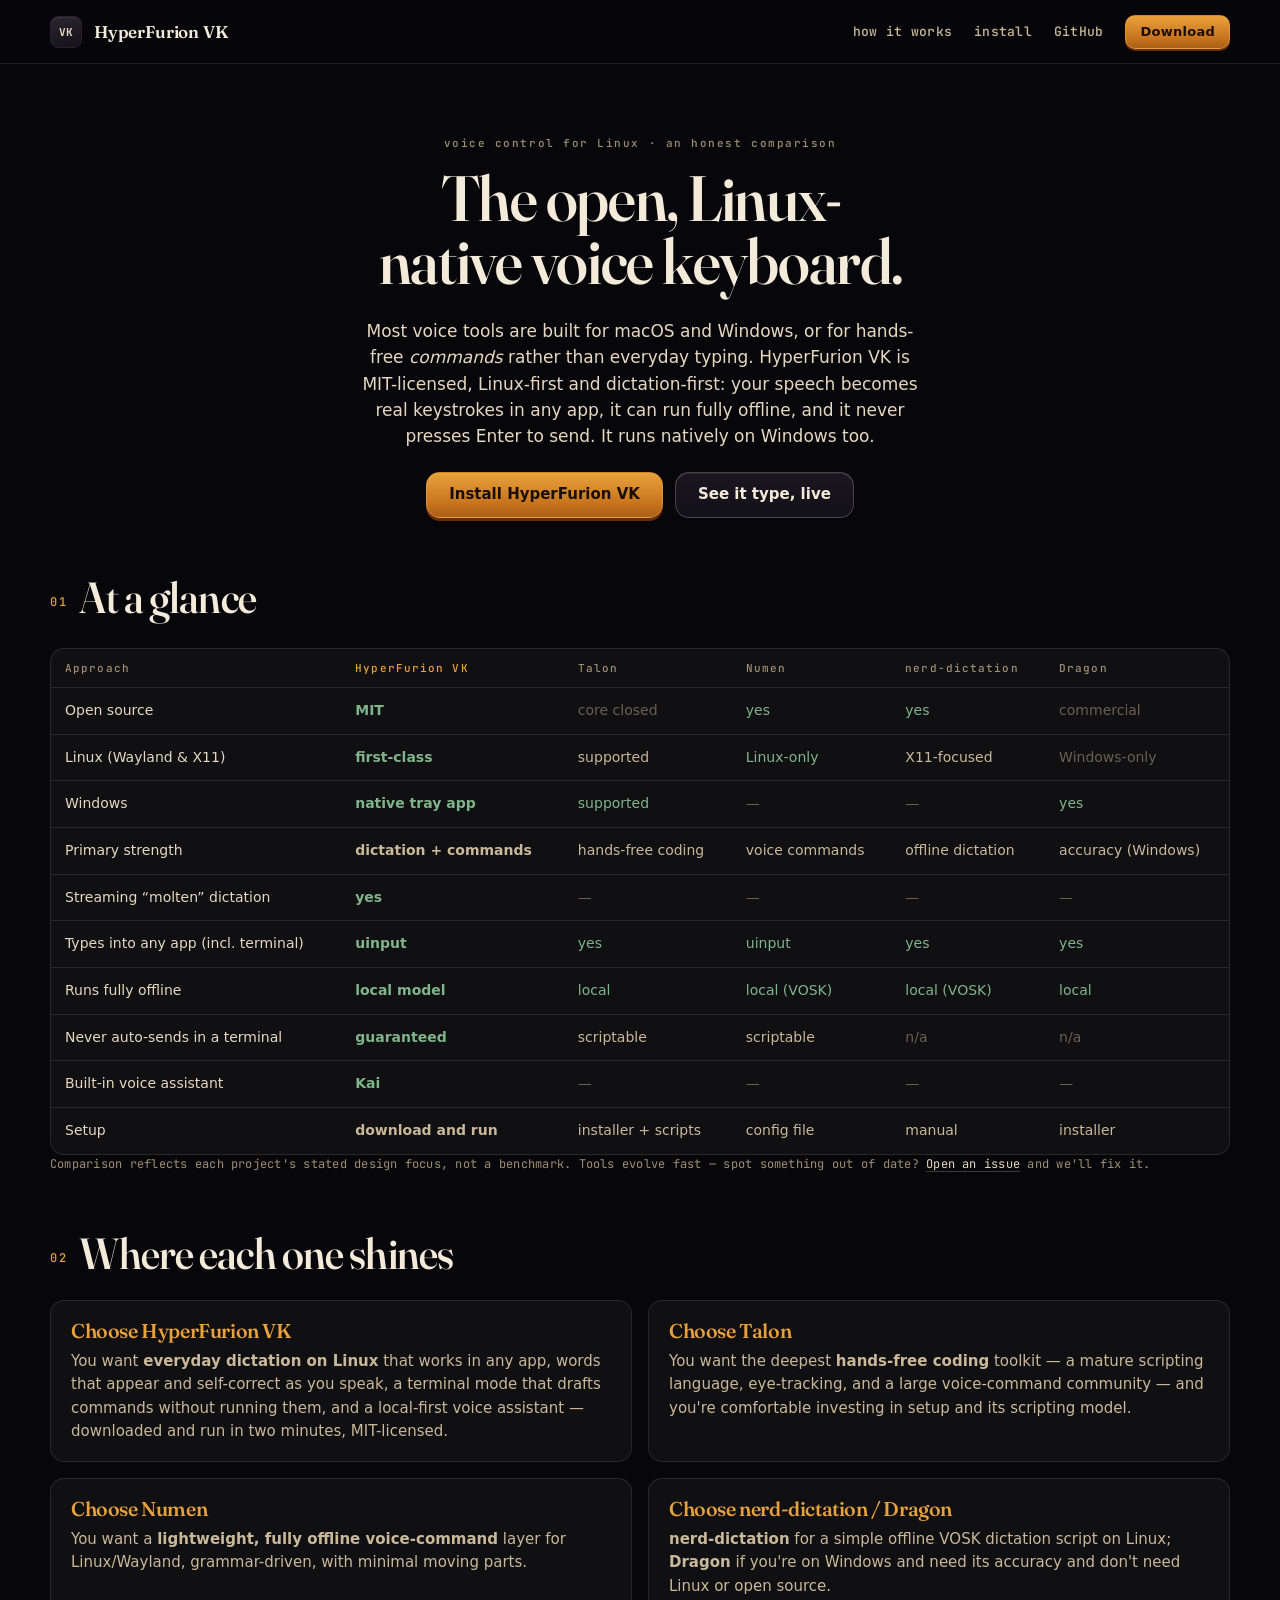
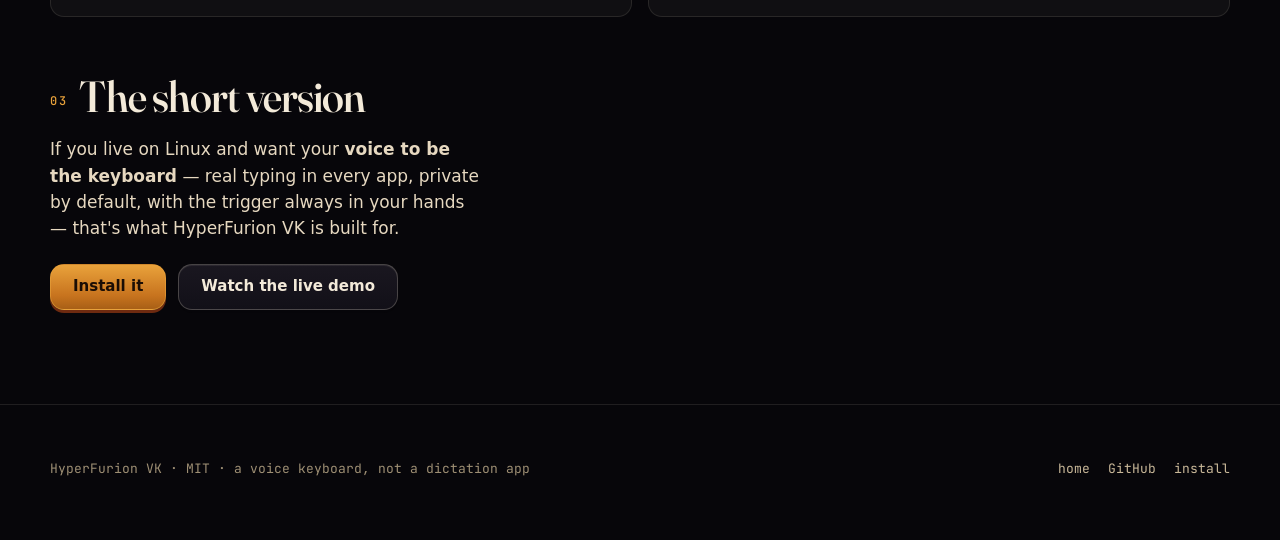
==== commit 7e5a72f2: "Flow: rejoin a recording to the last, parse below the fence item by item; page: "try saying", stream" ====
--- a/docs/compare.html
+++ b/docs/compare.html
@@ -26,7 +26,7 @@
     <div class="wrap nav-inner">
       <a class="brand" href="./"><span class="brand-key" aria-hidden="true">VK</span><span>HyperFurion&nbsp;VK</span></a>
       <div class="nav-links">
-        <a href="./#story">how it works</a>
+        <a href="./#molten">how it works</a>
         <a href="./#install">install</a>
         <a href="https://github.com/liamghennigan/HyperFurion-VK" rel="noopener">GitHub</a>
         <a class="btn primary small" href="./#install">Download</a>
--- a/docs/styles.css
+++ b/docs/styles.css
@@ -1,14 +1,14 @@
 /* ═══ HyperFurion VK — obsidian glass, dune spice ═════════════════════════
    One stylesheet for the landing page and the comparison page. Obsidian
-   carries the structure, spice is light (and the molten text), sand is
-   what you read, consent gold is reserved for the Enter key and the
-   words about it. Nothing here is theatrical; everything is lit. */
+   carries the structure, spice marks the molten text and the one primary
+   action, sand is what you read, consent gold is reserved for the Enter
+   key and the words about it. Nothing on the page moves until you do. */
 
 :root {
   color-scheme: dark;
   /* obsidian — the ground */
   --obsidian-0: #07060a; --obsidian-1: #0c0b11; --obsidian-2: #121018; --obsidian-3: #1a1720;
-  --key-hi: #262129; --key-top: #1b1820; --key-lo: #110f15; --key-side: #060509;
+  --key-hi: #2b262f; --key-top: #201c25; --key-lo: #141118; --key-side: #060509;
   --plate: #0e0c12; --plate-edge: #26202a;
   /* glass */
   --glass: rgba(255,243,224,.04); --glass-2: rgba(255,243,224,.07);
@@ -16,93 +16,65 @@
   /* spice — the accent family, used sparingly */
   --cinnamon: #b4511f; --saffron: #e9a23b; --amber: #c7731e; --spice-deep: #6e2a10; --spice-glow: rgba(233,162,59,.22);
   /* sand — neutrals and text */
-  --sand-50: #f3ead9; --sand-100: #e6d8c0; --sand-300: #c9b899; --sand-500: #9e8f74; --sand-700: #6b604f; --dune: #2a2219;
+  --sand-50: #f3ead9; --sand-100: #e6d8c0; --sand-300: #c9b899; --sand-500: #9e8f74; --sand-700: #6b604f;
   /* semantic */
   --molten: var(--saffron); --molten-soft: rgba(233,162,59,.16);
   --repair: #d9552b; --repair-soft: rgba(217,85,43,.18);
-  --frozen: var(--sand-50); --frozen-tick: #fff7e8;
+  --frozen: var(--sand-50);
   --consent: #d9b86a; --consent-glow: rgba(217,184,106,.30);
   --live: #7fb58a; --rec: #e0542e;
-  --light-alpha: .9;
   /* shape, rhythm, motion */
   --max: 1180px; --r-sm: 8px; --r-md: 14px; --r-lg: 22px; --r-pill: 999px;
-  --u: 52px; --r-key: calc(var(--u) * .13);
-  --d-1: 60ms; --d-2: 140ms; --d-3: 240ms; --d-4: 420ms; --d-5: 900ms;
-  --ease-out: cubic-bezier(.2,.8,.2,1); --ease-spring: cubic-bezier(.34,1.56,.64,1); --ease-inout: cubic-bezier(.65,0,.35,1);
+  --u: clamp(23px, 2.45vw, 36px); --r-key: calc(var(--u) * .13);
+  --d-1: 60ms; --d-2: 140ms; --d-3: 240ms; --d-4: 420ms;
+  --ease-out: cubic-bezier(.2,.8,.2,1); --ease-spring: cubic-bezier(.34,1.56,.64,1);
   --serif: "Fraunces", "Fraunces-fallback", Georgia, "Times New Roman", serif;
   --mono: "JetBrains Mono", ui-monospace, SFMono-Regular, Menlo, monospace;
   --sans: ui-sans-serif, system-ui, -apple-system, "Segoe UI", Roboto, sans-serif;
   --nav-h: 64px;
 }
-@media (min-width: 1440px) { :root { --u: 56px; } }
-@media (max-width: 1240px) { :root { --u: 46px; } }
-@media (max-width: 900px) { :root { --u: 40px; --nav-h: 56px; } }
-@media (max-width: 640px) { :root { --u: min(22px, calc((100vw - 32px) / 15)); } }
+@media (max-width: 900px) { :root { --nav-h: 56px; --u: calc((100vw - 32px - 60px - 20px) / 16 * .95); } }
 
 /* ─── base ─────────────────────────────────────────────────────────────── */
 * { box-sizing: border-box; }
 [hidden] { display: none !important; }
 html { scroll-behavior: smooth; -webkit-text-size-adjust: 100%; }
-body {
-  margin: 0; background: var(--obsidian-0); color: var(--sand-50);
-  font: 17px/1.55 var(--sans); overflow-x: hidden;
-  font-variant-numeric: tabular-nums;
-}
-body::before {
-  content: ""; position: fixed; inset: 0; z-index: -1; pointer-events: none;
-  background:
-    radial-gradient(90rem 40rem at 50% 120%, rgba(180,81,31,.10), transparent 60%),
-    linear-gradient(180deg, #0a090e 0%, var(--obsidian-0) 50%, #050408 100%);
-}
+body { margin: 0; background: var(--obsidian-0); color: var(--sand-50); font: 17px/1.55 var(--sans); overflow-x: hidden; font-variant-numeric: tabular-nums; }
 h1, h2, h3 { font-family: var(--serif); font-weight: 500; letter-spacing: -.02em; margin: 0 0 .4em; color: var(--sand-50); text-wrap: balance; }
-h1 { font-size: clamp(44px, 7.2vw, 96px); line-height: .98; font-variation-settings: "opsz" 144, "wght" 560, "SOFT" 30; }
-h1 em { font-style: italic; font-variation-settings: "opsz" 144, "wght" 440, "SOFT" 60; color: var(--saffron);
+h1 { font-size: clamp(42px, 5.6vw, 76px); line-height: .98; font-variation-settings: "opsz" 144, "wght" 560, "SOFT" 30; }
+h1 em { font-style: italic; font-variation-settings: "opsz" 144, "wght" 440, "SOFT" 60;
   background: linear-gradient(100deg, var(--sand-100) 0%, var(--saffron) 55%, var(--cinnamon) 100%); -webkit-background-clip: text; background-clip: text; -webkit-text-fill-color: transparent; }
-h2 { font-size: clamp(30px, 4vw, 52px); line-height: 1.04; font-variation-settings: "opsz" 96, "wght" 540, "SOFT" 20; }
+h2 { font-size: clamp(28px, 3.4vw, 44px); line-height: 1.06; font-variation-settings: "opsz" 96, "wght" 540, "SOFT" 20; }
 h3 { font-size: clamp(20px, 2vw, 26px); line-height: 1.15; font-variation-settings: "opsz" 40, "wght" 560; }
 p { margin: 0 0 1em; }
 a { color: var(--sand-100); text-decoration-color: var(--glass-line-2); text-underline-offset: 3px; }
 a:hover { color: var(--saffron); }
 code, kbd, pre { font-family: var(--mono); font-feature-settings: "zero" 1; }
 code { font-size: .9em; color: var(--sand-100); background: var(--glass); border: 1px solid var(--glass-line); border-radius: 6px; padding: .05em .4em; }
-kbd {
-  display: inline-block; font: 600 .78em/1 var(--mono); color: var(--sand-100); padding: .42em .6em .5em; margin: 0 2px;
+kbd { display: inline-block; font: 600 .78em/1 var(--mono); color: var(--sand-100); padding: .42em .6em .5em; margin: 0 2px;
   background: linear-gradient(165deg, var(--key-hi), var(--key-top) 45%, var(--key-lo)); border: 1px solid var(--plate-edge); border-radius: 6px;
-  box-shadow: 0 2px 0 var(--key-side), inset 0 1px 0 var(--glass-hi); vertical-align: .15em;
-}
-kbd.down, .autopilot kbd { transform: translateY(2px); box-shadow: 0 0 0 var(--key-side), inset 0 1px 0 var(--glass-hi); }
+  box-shadow: 0 2px 0 var(--key-side), inset 0 1px 0 var(--glass-hi); vertical-align: .15em; }
 .wrap { width: min(var(--max), 100% - 32px); margin: 0 auto; }
 .sr-only { position: absolute; width: 1px; height: 1px; overflow: hidden; clip: rect(0 0 0 0); white-space: nowrap; }
 .skip { position: absolute; left: 16px; top: -60px; z-index: 50; padding: 10px 14px; background: var(--obsidian-3); border-radius: var(--r-sm); }
 .skip:focus { top: 12px; }
 :focus-visible { outline: 2px solid var(--saffron); outline-offset: 3px; border-radius: 4px; }
 .eyebrow { display: inline-flex; align-items: center; gap: 8px; font: 500 11px/1 var(--mono); letter-spacing: .14em; color: var(--sand-500); margin-bottom: 18px; }
+.eyebrow.consent { color: var(--consent); }
 .eyebrow .dot { width: 7px; height: 7px; border-radius: 50%; background: var(--saffron); }
-.eyebrow .dot.live { background: var(--live); box-shadow: 0 0 0 3px rgba(127,181,138,.18); }
+.eyebrow .dot.live { background: var(--live); }
 .sigcap { font: 12px/1.6 var(--mono); letter-spacing: .02em; color: var(--sand-500); }
 .muted { color: var(--sand-300); }
-.lead { font-size: clamp(17px, 1.4vw, 20px); color: var(--sand-100); max-width: 36ch; }
-
-/* glass: at most three on screen at once (nav, window, the active card) */
-.glass {
-  background: linear-gradient(180deg, var(--glass-2), var(--glass)), rgba(12,11,17,.80);
-  border: 1px solid var(--glass-line); border-radius: var(--r-lg);
-  box-shadow: inset 0 1px 0 var(--glass-hi), 0 30px 60px -30px rgba(0,0,0,.75), 0 0 0 1px rgba(0,0,0,.4);
-}
-@supports ((backdrop-filter: blur(1px)) or (-webkit-backdrop-filter: blur(1px))) {
-  .glass { background: linear-gradient(180deg, var(--glass-2), var(--glass)), rgba(12,11,17,.50); -webkit-backdrop-filter: blur(18px) saturate(1.15); backdrop-filter: blur(18px) saturate(1.15); }
-}
+.lead { font-size: clamp(17px, 1.3vw, 19px); color: var(--sand-100); max-width: min(40ch, 100%); }
 
 /* buttons */
-.btn {
-  display: inline-flex; align-items: center; justify-content: center; gap: 8px; cursor: pointer;
+.btn { display: inline-flex; align-items: center; justify-content: center; gap: 8px; cursor: pointer;
   font: 600 15px/1 var(--sans); color: var(--sand-50); text-decoration: none; padding: 14px 22px 15px; border-radius: var(--r-md);
   background: linear-gradient(180deg, var(--obsidian-3), var(--obsidian-2)); border: 1px solid var(--glass-line-2);
-  box-shadow: 0 3px 0 var(--key-side), inset 0 1px 0 var(--glass-hi); transition: transform var(--d-2) var(--ease-out), box-shadow var(--d-2) var(--ease-out), filter var(--d-2);
-}
-.btn:hover { color: var(--sand-50); filter: brightness(1.08); }
+  box-shadow: 0 3px 0 var(--key-side), inset 0 1px 0 var(--glass-hi); transition: transform var(--d-2) var(--ease-out), box-shadow var(--d-2) var(--ease-out); }
+.btn:hover { color: var(--sand-50); border-color: var(--sand-700); }
 .btn:active { transform: translateY(3px); box-shadow: 0 0 0 var(--key-side), inset 0 1px 0 var(--glass-hi); }
-.btn.primary { color: #1a0d05; background: linear-gradient(180deg, var(--saffron), var(--amber) 70%, #a85f16); border-color: rgba(233,162,59,.6); box-shadow: 0 3px 0 var(--spice-deep), 0 14px 30px -14px var(--spice-glow); }
+.btn.primary { color: #1a0d05; background: linear-gradient(180deg, var(--saffron), var(--amber) 70%, #a85f16); border-color: rgba(233,162,59,.6); box-shadow: 0 3px 0 var(--spice-deep); }
 .btn.primary:active { box-shadow: 0 0 0 var(--spice-deep); }
 .btn.small { font-size: 13px; padding: 9px 14px 10px; border-radius: 10px; box-shadow: 0 2px 0 var(--key-side); }
 .btn.primary.small { box-shadow: 0 2px 0 var(--spice-deep); }
@@ -110,280 +82,173 @@
 .actions { display: flex; flex-wrap: wrap; gap: 12px; margin: 22px 0 14px; }
 
 /* ─── nav ──────────────────────────────────────────────────────────────── */
-.nav { position: fixed; top: 0; left: 0; right: 0; z-index: 40; height: var(--nav-h); backdrop-filter: blur(14px); -webkit-backdrop-filter: blur(14px); background: rgba(7,6,10,.55); border-bottom: 1px solid var(--glass-line); }
+.nav { position: sticky; top: 0; z-index: 40; height: var(--nav-h); background: rgba(7,6,10,.92); border-bottom: 1px solid var(--glass-line); }
 .nav-inner { display: flex; align-items: center; justify-content: space-between; height: 100%; }
 .brand { display: inline-flex; align-items: center; gap: 12px; font: 600 17px var(--serif); color: var(--sand-50); text-decoration: none; letter-spacing: -.01em; }
 .brand-key { display: grid; place-items: center; width: 32px; height: 32px; border-radius: 8px; font: 700 11px var(--mono); color: var(--sand-100);
-  background: linear-gradient(165deg, var(--key-hi), var(--key-top) 45%, var(--key-lo)); border: 1px solid var(--plate-edge); box-shadow: 0 2px 0 var(--key-side), inset 0 1px 0 var(--glass-hi), 0 0 18px -4px var(--spice-glow); }
+  background: linear-gradient(165deg, var(--key-hi), var(--key-top) 45%, var(--key-lo)); border: 1px solid var(--plate-edge); box-shadow: 0 2px 0 var(--key-side), inset 0 1px 0 var(--glass-hi); }
 .nav-links { display: flex; align-items: center; gap: 22px; font: 500 13px var(--mono); letter-spacing: .02em; }
 .nav-links a { color: var(--sand-300); text-decoration: none; }
 .nav-links a:hover { color: var(--sand-50); }
 .nav-links .btn { color: #1a0d05; }
 @media (max-width: 760px) { .nav-links a:not(.btn) { display: none; } .nav-links { gap: 14px; } }
 
-/* ─── the story: pinned stage, scenes scrolling past ───────────────────── */
-.story { position: relative; height: calc(6 * 100vh); height: calc(6 * 100svh); }
-.stage { position: sticky; top: 0; height: 100vh; height: 100svh; overflow: hidden; z-index: 1; }
-.stage::before { /* the CSS light, under the WebGL one and in its stead */
-  content: ""; position: absolute; inset: 0; pointer-events: none;
-  background: radial-gradient(55% 38% at 56% 72%, var(--spice-glow), transparent 70%),
-              radial-gradient(70% 50% at 100% 100%, rgba(180,81,31,.10), transparent 70%);
-}
-#light { position: absolute; inset: 0; width: 100%; height: 100%; pointer-events: none; mix-blend-mode: screen; }
-.scenes { position: relative; z-index: 2; margin-top: -100vh; margin-top: -100svh; pointer-events: none; }
-.scene { min-height: 100vh; min-height: 100svh; display: grid; align-items: center; padding: var(--nav-h) 16px 0; }
-.scene-card { pointer-events: auto; width: min(560px, 100%); margin: 0 auto; padding: 30px 34px 26px; opacity: 0; translate: 0 14px; transition: opacity var(--d-4) var(--ease-out), translate var(--d-4) var(--ease-out); }
-.scene-card p { color: var(--sand-300); margin-bottom: .6em; }
-.scene-card h2 { margin-bottom: .5em; font-size: clamp(28px, 3.4vw, 44px); }
-.scene-card .eyebrow { margin-bottom: 12px; }
-.scene-card h2 kbd { font-size: .42em; vertical-align: middle; padding: .5em .7em .6em; margin: 0 .1em; }
-body[data-scene="0"] .scene[data-scene="0"] .scene-card,
-body[data-scene="1"] .scene[data-scene="1"] .scene-card,
-body[data-scene="2"] .scene[data-scene="2"] .scene-card,
-body[data-scene="3"] .scene[data-scene="3"] .scene-card,
-body[data-scene="4"] .scene[data-scene="4"] .scene-card,
-body[data-scene="5"] .scene[data-scene="5"] .scene-card { opacity: 1; translate: 0 0; }
-html:not(.js) .scene-card { opacity: 1; translate: 0; }
-html:not(.js) .board, html:not(.js) .fwin, html:not(.js) .stage-bar, html:not(.js) .dots, html:not(.js) #light { display: none; }
-.hero-card { width: min(640px, 100%); padding: 0; background: none; border: 0; box-shadow: none; }
-.hero-card .hint { font: 13px/1.6 var(--mono); color: var(--sand-500); max-width: 42ch; }
-.consent-card { border-color: rgba(217,184,106,.35); }
-.consent-card .eyebrow { color: var(--consent); }
-.aphorism { font-family: var(--serif); font-style: italic; font-size: clamp(20px, 2vw, 26px); color: var(--consent) !important; font-variation-settings: "opsz" 60, "wght" 420; margin-top: 10px; }
-@media (min-width: 900px) {
-  .scene { padding-top: var(--nav-h); }
-  .scene > .scene-card { margin: 0; }
-  .scene[data-scene="0"] .scene-card, .scene[data-scene="2"] .scene-card, .scene[data-scene="3"] .scene-card, .scene[data-scene="4"] .scene-card { justify-self: start; margin-left: max(16px, (100% - var(--max)) / 2); }
-  .scene[data-scene="1"] .scene-card, .scene[data-scene="5"] .scene-card { justify-self: end; margin-right: max(16px, (100% - var(--max)) / 2); }
-  .scene[data-scene="0"] .scene-card { align-self: center; translate: 0 -4vh; }
-  body[data-scene="0"] .scene[data-scene="0"] .scene-card { translate: 0 -4vh; }
-}
-
-/* scene dots */
-.dots { position: absolute; right: 18px; top: 50%; translate: 0 -50%; display: grid; gap: 10px; z-index: 5; }
-.dots button { width: 10px; height: 10px; padding: 0; border-radius: 50%; border: 1px solid var(--glass-line-2); background: transparent; cursor: pointer; transition: background var(--d-3), border-color var(--d-3); }
-.dots button[aria-current="true"] { background: var(--saffron); border-color: var(--saffron); }
-@media (max-width: 900px) { .dots { display: none; } }
-
-/* ─── the 3D board ─────────────────────────────────────────────────────── */
-.stage-3d { position: absolute; inset: 0; perspective: 1400px; perspective-origin: 50% 30%; pointer-events: none; }
-.board {
-  position: absolute; left: 50%; top: 50%; width: calc(var(--u) * 15 + 6 * 4px); padding: 10px;
-  margin: calc(var(--u) * -2.6) 0 0 calc(var(--u) * -7.5 - 3 * 4px);
-  transform-style: preserve-3d; transform-origin: 50% 50%;
-  transform: translate3d(32%, 24%, 0) rotateX(50deg) rotateZ(-7deg) scale(.86);
-  display: grid; gap: 4px;
-}
+/* ─── hero: copy beside a working instance ─────────────────────────────── */
+.hero { padding: 48px 0 56px; }
+.hero-grid { display: grid; grid-template-columns: minmax(0, 5fr) minmax(0, 7fr); gap: 48px; align-items: start; }
+.hero-copy { padding-top: 28px; }
+.hero-copy .hint { font: 13px/1.6 var(--mono); color: var(--sand-500); max-width: 42ch; }
+.stage { display: grid; gap: 14px; min-width: 0; }
+.stage > * { min-width: 0; }
+.stage-note { margin: 0; }
+.stage-note a { color: var(--sand-300); }
+@media (max-width: 900px) {
+  .hero { padding: 28px 0 56px; }
+  .hero-grid { grid-template-columns: 1fr; gap: 28px; }
+  .hero-copy { padding-top: 0; }
+  .hero-copy .hint { display: none; }
+}
+
+/* ─── the keyboard ─────────────────────────────────────────────────────── */
+.stage-3d { perspective: 1400px; perspective-origin: 50% 0%; }
+.board { position: relative; width: calc(var(--u) * 16 + 15 * 4px + 20px); margin: 0 auto; padding: 10px;
+  transform-style: preserve-3d; transform-origin: 50% 0%; transform: rotateX(26deg); display: grid; gap: 4px; }
 .plate { position: absolute; inset: 0; border-radius: calc(var(--r-key) + 8px); background: linear-gradient(160deg, #15121a, var(--plate) 50%, #0a090d); border: 1px solid var(--plate-edge);
-  box-shadow: inset 0 1px 0 rgba(255,243,224,.06), inset -1px -1px 0 rgba(233,162,59,.12), 0 30px 50px -10px rgba(0,0,0,.8), 0 2px 0 var(--key-side), 0 18px 0 -6px #040306; transform: translateZ(-1px); }
-.row { display: grid; grid-template-columns: repeat(60, 1fr); gap: 4px; height: var(--u); }
-.key {
-  position: relative; grid-column: span calc(var(--w) * 4); border-radius: var(--r-key);
+  box-shadow: inset 0 1px 0 rgba(255,243,224,.06), 0 24px 40px -12px rgba(0,0,0,.8), 0 2px 0 var(--key-side), 0 14px 0 -6px #040306; transform: translateZ(-1px); }
+.row { display: grid; grid-template-columns: repeat(64, 1fr); gap: 4px; height: var(--u); }
+.row:first-child { height: calc(var(--u) * .78); margin-bottom: calc(var(--u) * .12); }
+.gap { grid-column: span calc(var(--w) * 4); }
+.key { position: relative; grid-column: span calc(var(--w) * 4); border-radius: var(--r-key);
   background: linear-gradient(165deg, var(--key-hi) 0%, var(--key-top) 45%, var(--key-lo) 100%);
-  box-shadow: 0 6px 0 var(--key-side), 0 16px 18px -6px rgba(0,0,0,.55), inset 0 1px 0 rgba(255,243,224,.07), inset -1px -1px 0 rgba(233,162,59,.10);
-  transform: translateZ(10px); transition: transform var(--d-2) var(--ease-spring);
-  display: flex; align-items: flex-end; padding: 0 0 calc(var(--u) * .14) calc(var(--u) * .16);
-}
-.key::after { content: ""; position: absolute; inset: 0; border-radius: inherit; pointer-events: none; opacity: 0;
-  background: radial-gradient(60% 60% at 50% 40%, var(--heat-col, var(--molten)), transparent 72%); transition: opacity 1.5s var(--ease-out); }
-.key.lit::after { opacity: .9; transition-duration: 40ms; }
-.key.lit { --heat-col: var(--molten); }
-.key.lit.repair { --heat-col: var(--repair); }
-.key.lit.user { --heat-col: var(--sand-300); }
-.key.lit.user::after { opacity: .55; }
-.key.cool::after { --heat-col: var(--frozen-tick); opacity: .8; transition: opacity var(--d-3) var(--ease-out); }
-.key.down { transform: translateZ(4px); transition: transform 50ms var(--ease-out); box-shadow: 0 1px 0 var(--key-side), 0 6px 10px -4px rgba(0,0,0,.6), inset 0 1px 0 rgba(255,243,224,.05), inset -1px -1px 0 rgba(233,162,59,.10); }
-.key.hint::after { opacity: .5; }
-.legend { font: 500 calc(var(--u) * .24)/1 var(--mono); letter-spacing: .02em; color: var(--sand-100); }
-.key.mod .legend, .key.edit .legend, .key.consent .legend { font-size: calc(var(--u) * .19); color: var(--sand-300); }
-.legend.up { position: absolute; left: calc(var(--u) * .16); top: calc(var(--u) * .14); font-size: calc(var(--u) * .19); color: var(--sand-500); }
-.key .sub { position: absolute; right: calc(var(--u) * .14); top: calc(var(--u) * .14); font: 500 calc(var(--u) * .16)/1 var(--mono); letter-spacing: .06em; color: var(--sand-500); }
-.key.consent { --heat-col: var(--consent); box-shadow: 0 6px 0 var(--key-side), 0 16px 18px -6px rgba(0,0,0,.55), inset 0 0 0 1px var(--consent), inset 0 1px 0 rgba(255,243,224,.07); }
-.key.consent .legend { color: var(--consent); }
-.key.consent .sub { color: var(--consent); }
-.key.consent::after { background: radial-gradient(70% 70% at 50% 50%, var(--consent-glow), transparent 72%); opacity: .35; }
-.recording .key.consent::after { animation: breathe 2.4s var(--ease-inout) infinite; }
-.key.consent.ring::after { animation: ring var(--d-5) var(--ease-out) 1; }
-body[data-scene="3"] .key.consent { box-shadow: 0 6px 0 var(--key-side), 0 16px 18px -6px rgba(0,0,0,.55), inset 0 0 0 1.5px var(--consent), 0 0 34px -4px var(--consent-glow); }
-body[data-scene="3"] .key:not(.consent) { filter: brightness(.6); }
-body[data-scene="5"] .key[data-code="ControlLeft"]::after, body[data-scene="5"] .key[data-code="AltLeft"]::after, body[data-scene="5"] .key[data-code="KeyV"]::after { opacity: .6; }
-@keyframes breathe { 0%, 100% { opacity: .35; } 50% { opacity: .85; } }
-@keyframes ring { 0% { opacity: 1; background: radial-gradient(70% 70% at 50% 50%, var(--frozen-tick), transparent 72%); } 100% { opacity: .35; } }
-.key[data-opt] { } /* hidden on the narrowest phones, below */
-
-/* the camera: one keyframe set, six stops, scroll-driven where supported,
-   scrubbed by a negative delay elsewhere, written by JS as a last resort */
-@keyframes board-story {
-  0%   { transform: translate3d(32%, 24%, 0) rotateX(50deg) rotateZ(-7deg) scale(.86); }
-  20%  { transform: translate3d(4%, 18%, 0) rotateX(60deg) rotateZ(-14deg) scale(1.02); }
-  40%  { transform: translate3d(0, 34%, 0) rotateX(32deg) rotateZ(0deg) scale(.78); }
-  60%  { transform: translate3d(-45%, 6%, 0) rotateX(50deg) rotateZ(-6deg) scale(1.45); }
-  80%  { transform: translate3d(8%, 26%, 0) rotateX(70deg) rotateZ(0deg) scale(.7); }
-  100% { transform: translate3d(-30%, 24%, 0) rotateX(50deg) rotateZ(7deg) scale(.86); }
-}
-@media (prefers-reduced-motion: no-preference) {
-  .js .board:not(.js-pose) { animation: board-story 1s linear both paused; animation-delay: calc(var(--story-p, 0) * -1s); }
-  @supports (animation-timeline: scroll()) {
-    .story { view-timeline: --story block; }
-    .js .board:not(.js-pose) { animation: board-story linear both; animation-timeline: --story; animation-range: contain 0% contain 100%; animation-delay: 0s; }
-  }
-}
-@media (max-width: 900px), (pointer: coarse) {
-  @keyframes board-story {
-    0%   { transform: translate3d(0, 0, 0) rotateX(26deg) rotateZ(0deg) scale(.96); }
-    20%  { transform: translate3d(0, 2%, 0) rotateX(28deg) rotateZ(-8deg) scale(1.04); }
-    40%  { transform: translate3d(0, -2%, 0) rotateX(18deg) rotateZ(0deg) scale(.9); }
-    60%  { transform: translate3d(-10%, 0, 0) rotateX(28deg) rotateZ(-4deg) scale(1.3); }
-    80%  { transform: translate3d(0, 4%, 0) rotateX(28deg) rotateZ(0deg) scale(.8); }
-    100% { transform: translate3d(0, 0, 0) rotateX(26deg) rotateZ(4deg) scale(.96); }
-  }
-  .board { top: 27svh; transform: translate3d(0, 0, 0) rotateX(26deg) scale(.96); }
-  .stage-3d { perspective: 900px; perspective-origin: 50% 20%; }
-}
+  box-shadow: 0 5px 0 var(--key-side), 0 12px 14px -6px rgba(0,0,0,.5), inset 0 1px 0 rgba(255,243,224,.07);
+  transform: translateZ(8px); transition: transform var(--d-2) var(--ease-spring);
+  display: flex; align-items: flex-end; padding: 0 0 calc(var(--u) * .14) calc(var(--u) * .16); }
+.key.down { transform: translateZ(2px); transition: transform 50ms var(--ease-out); box-shadow: 0 1px 0 var(--key-side), 0 4px 8px -4px rgba(0,0,0,.6), inset 0 1px 0 rgba(255,243,224,.05); }
+.legend { font: 500 max(11px, calc(var(--u) * .3))/1 var(--mono); letter-spacing: .01em; color: var(--sand-50); transition: color var(--d-3); }
+.key.down .legend { color: var(--saffron); transition: none; }
+.key.down.repair .legend { color: var(--repair); }
+.key.down.navkey .legend, .key.down.navkey .sub { color: var(--live); }
+.key.mod .legend, .key.edit .legend, .key.consent .legend { font-size: max(9px, calc(var(--u) * .22)); color: var(--sand-300); }
+.key .sub { position: absolute; right: calc(var(--u) * .14); top: calc(var(--u) * .14); font: 500 max(7px, calc(var(--u) * .16))/1 var(--mono); letter-spacing: .06em; color: var(--sand-500); }
+.key.consent { box-shadow: 0 5px 0 var(--key-side), 0 12px 14px -6px rgba(0,0,0,.5), inset 0 0 0 1px var(--consent), inset 0 1px 0 rgba(255,243,224,.07);
+  transition: transform var(--d-2) var(--ease-spring), box-shadow var(--d-4) var(--ease-out); }
+.key.consent .legend, .key.consent .sub { color: var(--consent); }
+.key.consent.ring { box-shadow: 0 5px 0 var(--key-side), 0 12px 14px -6px rgba(0,0,0,.5), inset 0 0 0 2px #fff7e8; transition: box-shadow 0s; }
 @media (max-width: 640px) {
-  .legend { font-size: max(9px, calc(var(--u) * .24)); }
-  .key.mod .legend, .key.edit .legend, .key.consent .legend { font-size: max(7px, calc(var(--u) * .19)); }
-  .key[data-opt] .legend, .legend.up, .key .sub { display: none; }
+  .key[data-opt] .legend, .key .sub { display: none; }
   .key { padding: 0 0 calc(var(--u) * .1) calc(var(--u) * .12); }
 }
 @media (max-width: 360px) { .key[data-opt] { display: none; } .row:first-child { display: none; } }
-
-/* ─── the floating window ──────────────────────────────────────────────── */
-.fwin {
-  position: absolute; z-index: 3; width: min(440px, 40vw); right: max(24px, calc((100% - var(--max)) / 2));
-  top: calc(var(--nav-h) + 6vh); display: grid; grid-template-rows: auto auto 1fr auto auto;
-  font-family: var(--mono); font-size: 14px; line-height: 1.5; color: var(--sand-100); contain: layout paint;
-  transition: left var(--d-5) var(--ease-inout), right var(--d-5) var(--ease-inout), top var(--d-5) var(--ease-inout), width var(--d-5) var(--ease-inout);
-}
-body[data-scene="1"] .fwin, body[data-scene="5"] .fwin { right: auto; left: max(24px, calc((100% - var(--max)) / 2)); }
-body[data-scene="1"] .fwin { width: min(520px, 44vw); }
-body[data-scene="1"] .fwin .fwin-text { font-size: 18px; }
-.fwin-bar { display: flex; align-items: center; gap: 10px; padding: 10px 14px; border-bottom: 1px solid var(--glass-line); font-size: 12px; color: var(--sand-500); }
+@media (max-width: 640px) {
+  .row:first-child .gap { display: none; }
+  .key[data-code^="Arrow"] .legend, .key[data-code="PageUp"] .legend, .key[data-code="PageDown"] .legend, .key[data-code="Home"] .legend, .key[data-code="End"] .legend { font-size: 0; }
+  .key[data-code^="Arrow"] .legend::after, .key[data-code="PageUp"] .legend::after, .key[data-code="PageDown"] .legend::after, .key[data-code="Home"] .legend::after, .key[data-code="End"] .legend::after { font: 500 max(8px, calc(var(--u) * .3))/1 var(--sans); color: var(--sand-300); }
+  .key[data-code="ArrowLeft"] .legend::after { content: "\2190"; } .key[data-code="ArrowUp"] .legend::after { content: "\2191"; }
+  .key[data-code="ArrowRight"] .legend::after { content: "\2192"; } .key[data-code="ArrowDown"] .legend::after { content: "\2193"; }
+  .key[data-code="PageUp"] .legend::after { content: "\21E7"; } .key[data-code="PageDown"] .legend::after { content: "\21E9"; }
+  .key[data-code="Home"] .legend::after { content: "\21E4"; } .key[data-code="End"] .legend::after { content: "\21E5"; }
+}
+
+/* ─── the focused window ───────────────────────────────────────────────── */
+.fwin { display: grid; grid-template-rows: auto 1fr auto; background: var(--obsidian-1); border: 1px solid var(--glass-line); border-radius: var(--r-md);
+  font-family: var(--mono); font-size: 14px; line-height: 1.5; color: var(--sand-100); contain: layout paint; height: 212px; }
+.fwin-bar { display: flex; align-items: center; gap: 10px; padding: 9px 14px; border-bottom: 1px solid var(--glass-line); font-size: 12px; color: var(--sand-500); flex-wrap: wrap; }
 .fwin-dots { display: inline-flex; gap: 5px; }
 .fwin-dots i { width: 8px; height: 8px; border-radius: 50%; background: var(--glass-line-2); }
 .fwin-title { color: var(--sand-100); }
 .fwin-app::before { content: "— "; }
-.probe { margin-left: auto; font-size: 11px; color: var(--saffron); border: 1px solid rgba(233,162,59,.35); border-radius: var(--r-pill); padding: 2px 8px; }
-.fwin-tabs { display: flex; gap: 4px; padding: 8px 10px 0; }
-.fwin-tabs [role=tab] { font: 500 11px/1 var(--mono); letter-spacing: .06em; color: var(--sand-500); background: transparent; border: 1px solid transparent; border-radius: var(--r-pill); padding: 6px 10px; cursor: pointer; }
+.fwin-tabs { display: flex; gap: 2px; margin-left: auto; }
+.fwin-tabs [role=tab] { font: 500 11px/1 var(--mono); letter-spacing: .06em; color: var(--sand-500); background: transparent; border: 1px solid transparent; border-radius: var(--r-pill); padding: 5px 9px; cursor: pointer; }
 .fwin-tabs [role=tab][aria-selected="true"] { color: var(--sand-50); background: var(--glass-2); border-color: var(--glass-line); }
-.fwin-body { padding: 14px 16px 6px; min-height: 120px; }
-.fwin-lines .line { margin: 0 0 6px; color: var(--sand-300); white-space: pre-wrap; word-break: break-word; }
-.fwin-lines .line:last-child { color: var(--sand-100); }
-.fwin-text { min-height: 1.6em; white-space: pre-wrap; word-break: break-word; }
+.fwin-body { padding: 10px 16px 6px; overflow: hidden; min-height: 0; display: flex; flex-direction: column; justify-content: flex-end; }
+.fwin-doc { white-space: pre-wrap; word-break: break-word; tab-size: 4; color: var(--sand-100); max-height: 100%; overflow: hidden; }
+.fwin-doc .text { color: var(--frozen); }
+.fwin-doc .sel { background: rgba(217,184,106,.28); color: var(--sand-50); box-shadow: 0 0 0 1px rgba(217,184,106,.35); border-radius: 2px; }
 .fwin[data-register="terminal"] .prompt::before, .fwin[data-register="shell"] .prompt::before { content: "$ "; color: var(--live); }
 .fwin[data-register="python"] .prompt::before { content: ">>> "; color: var(--sand-500); }
-.fwin-lines .line[data-register="terminal"]::before, .fwin-lines .line[data-register="shell"]::before { content: "$ "; color: var(--live); }
-.fwin-lines .line[data-register="python"]::before { content: ">>> "; color: var(--sand-500); }
 .frozen { color: var(--frozen); }
-.molten { color: var(--molten); text-shadow: 0 0 12px var(--molten-soft); }
-.molten.repair { color: var(--repair); text-shadow: 0 0 12px var(--repair-soft); }
-.caret { display: inline-block; width: 2px; height: 1.1em; vertical-align: -.15em; margin-left: 1px; background: var(--saffron); animation: blink 1.1s steps(1) infinite; }
+.molten { color: var(--molten); }
+.molten.repair { color: var(--repair); }
+.caret { display: inline-block; width: 2px; height: 1.1em; vertical-align: -.15em; margin-left: 1px; background: var(--saffron); }
+.caret.moved { background: var(--live); }
+.placeholder { color: var(--sand-700); margin-left: 8px; }
+.fwin.typing .placeholder, .recording .placeholder, .autopilot .placeholder, .fwin.has-text .placeholder { display: none; }
+.recording .caret { animation: blink 1.1s steps(1) infinite; }
 .fwin-instr { font-size: 12px; color: var(--saffron); margin: 6px 0 0; }
-.fwin-status { display: grid; gap: 4px; padding: 8px 14px 10px; border-top: 1px solid var(--glass-line); font-size: 11px; color: var(--sand-500); }
-.engine { color: var(--sand-300); }
-.engine.live { color: var(--live); }
-.engine.sim { color: var(--saffron); }
-.engine:empty { display: none; }
-.legend-dots { display: flex; gap: 10px; }
-.legend-dots i { display: inline-block; width: 7px; height: 7px; border-radius: 50%; margin-right: 4px; vertical-align: 0; }
+.fwin-status { height: 34px; display: flex; align-items: center; padding: 0 14px; border-top: 1px solid var(--glass-line); font-size: 11px; color: var(--sand-500); white-space: nowrap; overflow: hidden; text-overflow: ellipsis; }
+.fwin-status.live { color: var(--live); }
+.fwin-status.sim { color: var(--saffron); }
+.fwin-status.err { color: var(--rec); }
+.fwin-status.consent { color: var(--consent); }
+.fwin-status.nav { color: var(--live); }
+.fwin-status .yours { color: var(--consent); margin-left: 10px; }
+@keyframes blink { 50% { opacity: 0; } }
+
+/* ─── stage bar: mic and controls ──────────────────────────────────────── */
+.stage-bar { display: flex; align-items: center; gap: 14px; }
+.spacer { flex: 1; }
+.mic { width: 56px; height: 56px; flex: none; border-radius: 50%; cursor: pointer; display: grid; place-items: center; color: var(--sand-50);
+  background: linear-gradient(180deg, var(--obsidian-3), var(--obsidian-2)); border: 1px solid var(--glass-line-2);
+  box-shadow: 0 4px 0 var(--key-side), inset 0 1px 0 var(--glass-hi); transition: transform var(--d-2) var(--ease-out), box-shadow var(--d-2); }
+.mic svg { width: 22px; height: 22px; fill: currentColor; }
+.mic:hover { border-color: var(--saffron); }
+.mic:active { transform: translateY(3px); box-shadow: 0 1px 0 var(--key-side); }
+.mic.live { color: #1a0d05; background: linear-gradient(180deg, var(--saffron), var(--amber)); border-color: var(--saffron); box-shadow: 0 4px 0 var(--spice-deep); }
+.mic-cap { font: 600 15px/1.3 var(--sans); color: var(--sand-100); }
+.recording .mic-cap { color: var(--live); }
+.textbtn { font: 500 13px/1 var(--mono); color: var(--sand-300); background: none; border: 0; padding: 8px 0; cursor: pointer; white-space: nowrap; text-decoration: underline; text-decoration-color: var(--glass-line-2); text-underline-offset: 4px; }
+.textbtn:hover { color: var(--saffron); }
+.textbtn[aria-pressed="true"] { color: var(--saffron); }
+.linkbtn { font: inherit; color: var(--sand-100); background: none; border: 0; padding: 0; cursor: pointer; text-decoration: underline; text-decoration-color: var(--glass-line-2); text-underline-offset: 3px; }
+.linkbtn:hover { color: var(--saffron); }
+.sbtn { font: 500 12px/1 var(--mono); letter-spacing: .02em; color: var(--sand-300); background: transparent; border: 1px solid var(--glass-line); border-radius: var(--r-pill); padding: 9px 14px; cursor: pointer; }
+.sbtn:hover { color: var(--sand-50); border-color: var(--glass-line-2); }
+.sbtn[aria-pressed="true"] { color: var(--saffron); border-color: rgba(233,162,59,.4); }
+.sbtn.stop { color: var(--rec); border-color: rgba(224,84,46,.5); }
+@media (max-width: 900px) {
+  .fwin { height: 160px; }
+  .stage-3d { perspective: 2400px; }
+  .mic-cap { font-size: 14px; }
+  .textbtn { font-size: 12px; }
+  .sbtn { padding: 8px 10px; font-size: 11px; }
+}
+
+/* ─── hints: what to say ───────────────────────────────────────────────── */
+.hints { display: flex; flex-wrap: wrap; align-items: center; gap: 8px; margin: -4px 0 0; }
+.hints-lead { font: 500 11px/1 var(--mono); letter-spacing: .12em; color: var(--sand-500); margin-right: 4px; }
+.chip { font: 500 12px/1 var(--mono); color: var(--sand-300); background: var(--glass); border: 1px solid var(--glass-line); border-radius: var(--r-pill); padding: 7px 11px; cursor: pointer;
+  transition: color var(--d-2), border-color var(--d-2), background var(--d-2), box-shadow var(--d-3) var(--ease-out); }
+.chip:hover { color: var(--sand-50); border-color: var(--glass-line-2); }
+.hints.live .chip { cursor: default; }
+.chip.lit { color: #1a0d05; background: linear-gradient(180deg, var(--saffron), var(--amber)); border-color: var(--saffron); box-shadow: 0 0 0 4px var(--spice-glow); }
+@media (max-width: 640px) { .chip { font-size: 11px; padding: 6px 9px; } }
+
+/* ─── rows: copy beside a figure ───────────────────────────────────────── */
+.section { padding: 64px 0; }
+.section + .section { border-top: 1px solid var(--glass-line); }
+@media (max-width: 640px) { .section { padding: 44px 0; } }
+.row-grid { display: grid; grid-template-columns: minmax(0, 1fr) minmax(0, 1fr); gap: 48px; align-items: center; }
+.row-grid > div p { color: var(--sand-300); }
+@media (max-width: 900px) { .row-grid { grid-template-columns: 1fr; gap: 24px; } }
+.fig { margin: 0; padding: 22px 24px; background: var(--obsidian-1); border: 1px solid var(--glass-line); border-radius: var(--r-md); font-family: var(--mono); font-size: 15px; display: grid; gap: 12px; }
+.sample { margin: 0; font-size: 18px; line-height: 1.5; }
+.sample.term::before { content: "$ "; color: var(--live); }
+.legend-dots { display: flex; gap: 12px; font-size: 11px; color: var(--sand-500); }
+.legend-dots i { display: inline-block; width: 7px; height: 7px; border-radius: 50%; margin-right: 5px; }
 .legend-dots .m { background: var(--molten); } .legend-dots .r { background: var(--repair); } .legend-dots .f { background: var(--frozen); }
-.fwin-log:empty, .fwin-latency:empty { display: none; }
-.fwin-log.err { color: var(--rec); } .fwin-log.consent { color: var(--consent); } .fwin-log.dim { color: var(--sand-500); }
-.fwin-latency { color: var(--sand-500); }
-.chips { display: flex; flex-wrap: wrap; gap: 6px; padding: 0 12px 12px; }
-.chips:empty { display: none; }
-.recording .chips, .autopilot .chips { display: none; }
-.chip { font: 500 11px/1.2 var(--mono); color: var(--sand-300); background: transparent; border: 1px solid var(--glass-line); border-radius: var(--r-pill); padding: 6px 10px; cursor: pointer; text-align: left; }
-.chip:hover { color: var(--saffron); border-color: rgba(233,162,59,.4); }
-/* scene 2: three registers at once */
-.fwin-split { display: none; padding: 10px 12px 12px; gap: 8px; }
-.pane { display: grid; gap: 4px; padding: 10px 12px; border: 1px solid var(--glass-line); border-radius: var(--r-md); background: var(--glass); }
-.pane.active { border-color: rgba(233,162,59,.35); }
+.held { color: var(--consent); border: 1px solid rgba(217,184,106,.4); border-radius: var(--r-pill); padding: 2px 8px; margin-right: 8px; }
+.pane { display: grid; gap: 4px; padding: 10px 12px; border: 1px solid var(--glass-line); border-radius: 10px; background: var(--glass); }
 .pane-title { font-size: 11px; color: var(--sand-500); letter-spacing: .04em; }
 .pane-text { color: var(--sand-50); white-space: pre-wrap; word-break: break-word; min-height: 1.4em; }
 .pane[data-register="terminal"] .pane-text::before { content: "$ "; color: var(--live); }
 .pane[data-register="python"] .pane-text::before { content: ">>> "; color: var(--sand-500); }
-body[data-scene="2"]:not(.recording):not(.autopilot) .fwin-split { display: grid; }
-body[data-scene="2"]:not(.recording):not(.autopilot) .fwin-body, body[data-scene="2"]:not(.recording):not(.autopilot) .fwin-tabs, body[data-scene="2"]:not(.recording):not(.autopilot) .chips { display: none; }
-/* scene 4: the config, not a window */
-.fwin-provider { display: none; padding: 12px 16px; }
-.fwin-provider pre { margin: 0; font-size: 13px; line-height: 1.6; color: var(--sand-100); white-space: pre-wrap; }
-.fwin-provider .c { color: var(--sand-500); } .fwin-provider .s { color: var(--saffron); }
-body[data-scene="4"]:not(.recording):not(.autopilot) .fwin-provider { display: block; }
-body[data-scene="4"]:not(.recording):not(.autopilot) .fwin-body, body[data-scene="4"]:not(.recording):not(.autopilot) .fwin-tabs, body[data-scene="4"]:not(.recording):not(.autopilot) .chips, body[data-scene="4"]:not(.recording):not(.autopilot) .fwin-status { display: none; }
-body[data-scene="4"] .fwin-title, body[data-scene="4"] .fwin-app { visibility: hidden; }
-/* the hero scene: let the headline breathe, keep the window lower */
-body[data-scene="0"] .fwin { top: calc(var(--nav-h) + 4vh); }
-
-/* ─── stage bar: mic and controls ──────────────────────────────────────── */
-.stage-bar { position: absolute; z-index: 4; left: 50%; bottom: 22px; translate: -50% 0; width: min(var(--max), 100% - 32px); display: flex; align-items: center; gap: 12px; flex-wrap: wrap; }
-.spacer { flex: 1; }
-.mic {
-  width: 56px; height: 56px; border-radius: 50%; cursor: pointer; display: grid; place-items: center; color: var(--sand-50);
-  background: linear-gradient(180deg, var(--obsidian-3), var(--obsidian-2)); border: 1px solid var(--glass-line-2);
-  box-shadow: 0 4px 0 var(--key-side), inset 0 1px 0 var(--glass-hi), 0 0 0 0 var(--spice-glow); transition: transform var(--d-2) var(--ease-out), box-shadow var(--d-3);
-}
-.mic svg { width: 24px; height: 24px; fill: currentColor; }
-.mic:hover { box-shadow: 0 4px 0 var(--key-side), inset 0 1px 0 var(--glass-hi), 0 0 0 8px var(--spice-glow); }
-.mic:active { transform: translateY(3px); box-shadow: 0 1px 0 var(--key-side); }
-.mic.live { color: #1a0d05; background: linear-gradient(180deg, var(--saffron), var(--amber)); border-color: var(--saffron); animation: micpulse 1.2s var(--ease-inout) infinite; }
-@keyframes micpulse { 0%, 100% { box-shadow: 0 4px 0 var(--spice-deep), 0 0 0 0 rgba(233,162,59,.45); } 50% { box-shadow: 0 4px 0 var(--spice-deep), 0 0 0 14px rgba(233,162,59,0); } }
-.mic-cap { font: 12px/1.4 var(--mono); color: var(--sand-500); max-width: 34ch; }
-.recording .mic-cap { color: var(--live); }
-.sbtn { font: 500 12px/1 var(--mono); letter-spacing: .02em; color: var(--sand-300); background: rgba(12,11,17,.6); border: 1px solid var(--glass-line); border-radius: var(--r-pill); padding: 9px 14px; cursor: pointer; }
-.sbtn:hover { color: var(--sand-50); border-color: var(--glass-line-2); }
-.sbtn[aria-pressed="true"] { color: var(--saffron); border-color: rgba(233,162,59,.4); }
-.sbtn.stop { color: var(--rec); border-color: rgba(224,84,46,.5); }
-.ghost { position: absolute; z-index: 4; left: 50%; bottom: 92px; translate: -50% 0; display: grid; gap: 4px; justify-items: center; text-align: center; max-width: min(640px, 100% - 32px); pointer-events: none; }
-.ghost-cap { font: 500 13px/1.4 var(--mono); color: var(--sand-100); background: rgba(12,11,17,.7); border: 1px solid var(--glass-line); border-radius: var(--r-pill); padding: 8px 14px; }
-.ghost-tag { font: 11px/1.4 var(--mono); color: var(--saffron); letter-spacing: .04em; }
-@keyframes blink { 50% { opacity: 0; } }
-
-/* phone stage layout: board up top, window in the middle, cards as sheets */
-@media (max-width: 900px) {
-  .fwin, body[data-scene] .fwin { left: 16px; right: 16px; width: auto; top: 44svh; max-height: 26svh; overflow: hidden; font-size: 13px; }
-  .fwin-body { min-height: 0; padding: 10px 14px 4px; }
-  .fwin-lines .line:not(:last-child) { display: none; }
-  .fwin-tabs { padding-top: 6px; } .legend-dots, .fwin-latency, .fwin-app { display: none; }
-  .chips { padding: 0 10px 8px; }
-  .scene { align-items: end; padding: 0 16px 76px; }
-  .scene-card { padding: 20px 20px 16px; }
-  .scene-card h2 { font-size: 24px; }
-  .scene-card p { font-size: 15px; }
-  .hero-card { padding: 0 4px; }
-  .hero-card h1 { font-size: clamp(38px, 11vw, 52px); }
-  .hero-card .lead { font-size: 16px; }
-  .hero-card .hint { display: none; }
-  .stage-bar { bottom: 14px; gap: 8px; }
-  .mic { width: 48px; height: 48px; } .mic svg { width: 20px; height: 20px; }
-  .mic-cap { display: none; }
-  .sbtn { padding: 8px 10px; font-size: 11px; }
-  #sound { display: none; }
-  .ghost { bottom: auto; top: calc(var(--nav-h) + 8px); }
-  body:not(.recording):not(.autopilot) .fwin { display: none; }
-  body[data-scene="2"]:not(.recording):not(.autopilot) .fwin, body[data-scene="4"]:not(.recording):not(.autopilot) .fwin { display: grid; top: 38svh; max-height: 36svh; }
-  body[data-scene="2"] .scene-card p, body[data-scene="4"] .scene-card p { display: none; }
-  .board { top: 23svh; }
-  .fwin-split { gap: 6px; padding: 8px 10px 10px; }
-  .pane { padding: 6px 10px; gap: 2px; }
-  .pane-text { font-size: 12px; }
-  .pane-title { font-size: 10px; }
-  body.recording .scene-card, body.autopilot .scene-card { opacity: 0 !important; pointer-events: none; }
-  .hero-card h1 { font-size: clamp(34px, 10vw, 46px); }
-  .hero-card .lead { font-size: 15px; margin-bottom: .6em; }
-  .hero-card .actions { margin: 14px 0 6px; gap: 8px; }
-  .btn { padding: 12px 16px 13px; font-size: 14px; }
-  #relay { display: none; }
-}
-
-/* ─── sections ─────────────────────────────────────────────────────────── */
-.section { position: relative; z-index: 2; padding: 96px 0; }
-.section + .section { border-top: 1px solid var(--glass-line); }
-@media (max-width: 640px) { .section { padding: 64px 0; } }
+.conf { margin: 0; font-size: 14px; line-height: 1.7; color: var(--sand-100); white-space: pre-wrap; }
+.conf .c { color: var(--sand-500); } .conf .s { color: var(--saffron); }
+.aphorism { font-family: var(--serif); font-style: italic; font-size: clamp(20px, 2vw, 26px); color: var(--consent) !important; font-variation-settings: "opsz" 60, "wght" 420; margin-top: 10px; }
+
+/* ─── install, features, compare, edges ────────────────────────────────── */
 .install-grid { display: grid; grid-template-columns: minmax(0, 1fr) minmax(0, 1.1fr); gap: 40px; align-items: start; }
 @media (max-width: 900px) { .install-grid { grid-template-columns: 1fr; } }
-.ver { font-family: var(--mono); font-size: .5em; color: var(--sand-500); vertical-align: middle; font-weight: 500; letter-spacing: 0; }
 .install-copy p { color: var(--sand-300); }
 .disclosure { margin-top: 18px; border: 1px solid var(--glass-line); border-radius: var(--r-md); padding: 0 16px; }
 .disclosure summary { cursor: pointer; padding: 12px 0; font: 500 13px var(--mono); color: var(--sand-100); letter-spacing: .02em; }
@@ -399,11 +264,11 @@
 .feature-grid { display: grid; grid-template-columns: repeat(3, minmax(0, 1fr)); gap: 16px; margin-top: 28px; }
 @media (max-width: 900px) { .feature-grid { grid-template-columns: repeat(2, minmax(0, 1fr)); } }
 @media (max-width: 560px) { .feature-grid { grid-template-columns: 1fr; } }
-.feature { padding: 22px 22px 18px; border-radius: var(--r-md); backdrop-filter: none; -webkit-backdrop-filter: none; background: var(--glass); }
+.feature { padding: 22px 22px 18px; border-radius: var(--r-md); background: var(--glass); border: 1px solid var(--glass-line); }
 .feature small { font: 500 11px var(--mono); letter-spacing: .14em; color: var(--saffron); }
 .feature h3 { margin: 10px 0 8px; }
 .feature p { color: var(--sand-300); font-size: 15px; margin: 0; }
-.tblwrap { margin-top: 28px; overflow-x: auto; border-radius: var(--r-md); backdrop-filter: none; -webkit-backdrop-filter: none; background: var(--glass); }
+.tblwrap { margin-top: 28px; overflow-x: auto; border-radius: var(--r-md); background: var(--glass); border: 1px solid var(--glass-line); }
 table { width: 100%; border-collapse: collapse; font-size: 14px; min-width: 640px; }
 th, td { text-align: left; padding: 12px 14px; border-bottom: 1px solid var(--glass-line); }
 thead th { font: 500 11px var(--mono); letter-spacing: .1em; color: var(--sand-500); }
@@ -419,14 +284,14 @@
 .edges li::before { content: ""; position: absolute; left: 0; top: .6em; width: 7px; height: 7px; border-radius: 50%; background: var(--saffron); }
 
 /* ─── footer ───────────────────────────────────────────────────────────── */
-footer { position: relative; z-index: 2; padding: 40px 0 60px; border-top: 1px solid var(--glass-line); }
+footer { padding: 40px 0 60px; border-top: 1px solid var(--glass-line); }
 .footer-grid { display: flex; justify-content: space-between; gap: 20px; flex-wrap: wrap; margin-top: 14px; font: 13px/1.6 var(--mono); color: var(--sand-500); }
 .footer-links { display: flex; gap: 18px; flex-wrap: wrap; }
 .footer-links a { color: var(--sand-300); text-decoration: none; }
 .footer-links a:hover { color: var(--saffron); }
 
 /* ─── the relay sheet ──────────────────────────────────────────────────── */
-.sheet { width: min(560px, 100% - 32px); padding: 26px 28px; color: var(--sand-100); margin: auto; }
+.sheet { width: min(560px, 100% - 32px); padding: 26px 28px; color: var(--sand-100); margin: auto; background: var(--obsidian-2); border: 1px solid var(--glass-line-2); border-radius: var(--r-lg); }
 .sheet::backdrop { background: rgba(4,3,6,.7); }
 .sheet h3 { margin-bottom: 10px; }
 .sheet p { color: var(--sand-300); font-size: 15px; }
@@ -438,7 +303,7 @@
 .sheet .actions { margin: 14px 0 0; }
 
 /* ─── compare page ─────────────────────────────────────────────────────── */
-.page { padding-top: calc(var(--nav-h) + 64px); }
+.page { padding-top: 64px; }
 .page .wrap > h2 { margin-top: 56px; }
 .page .num { font: 500 12px var(--mono); color: var(--saffron); letter-spacing: .14em; margin-right: 12px; vertical-align: middle; }
 .shine { display: grid; grid-template-columns: 1fr 1fr; gap: 16px; margin: 24px 0; }
@@ -449,9 +314,8 @@
 .cmp-hero { text-align: center; max-width: 760px; margin: 0 auto; }
 .cmp-hero .actions { justify-content: center; }
 
-/* ─── motion discipline ────────────────────────────────────────────────── */
+/* ─── no JS, no motion ─────────────────────────────────────────────────── */
+html:not(.js) .board, html:not(.js) .stage-bar, html:not(.js) .fwin-status { display: none; }
 @media (prefers-reduced-motion: reduce) {
   *, *::before, *::after { animation: none !important; transition: none !important; scroll-behavior: auto !important; }
-  .scene-card { opacity: 1; translate: 0; }
-  .caret { animation: none; }
-}
+}
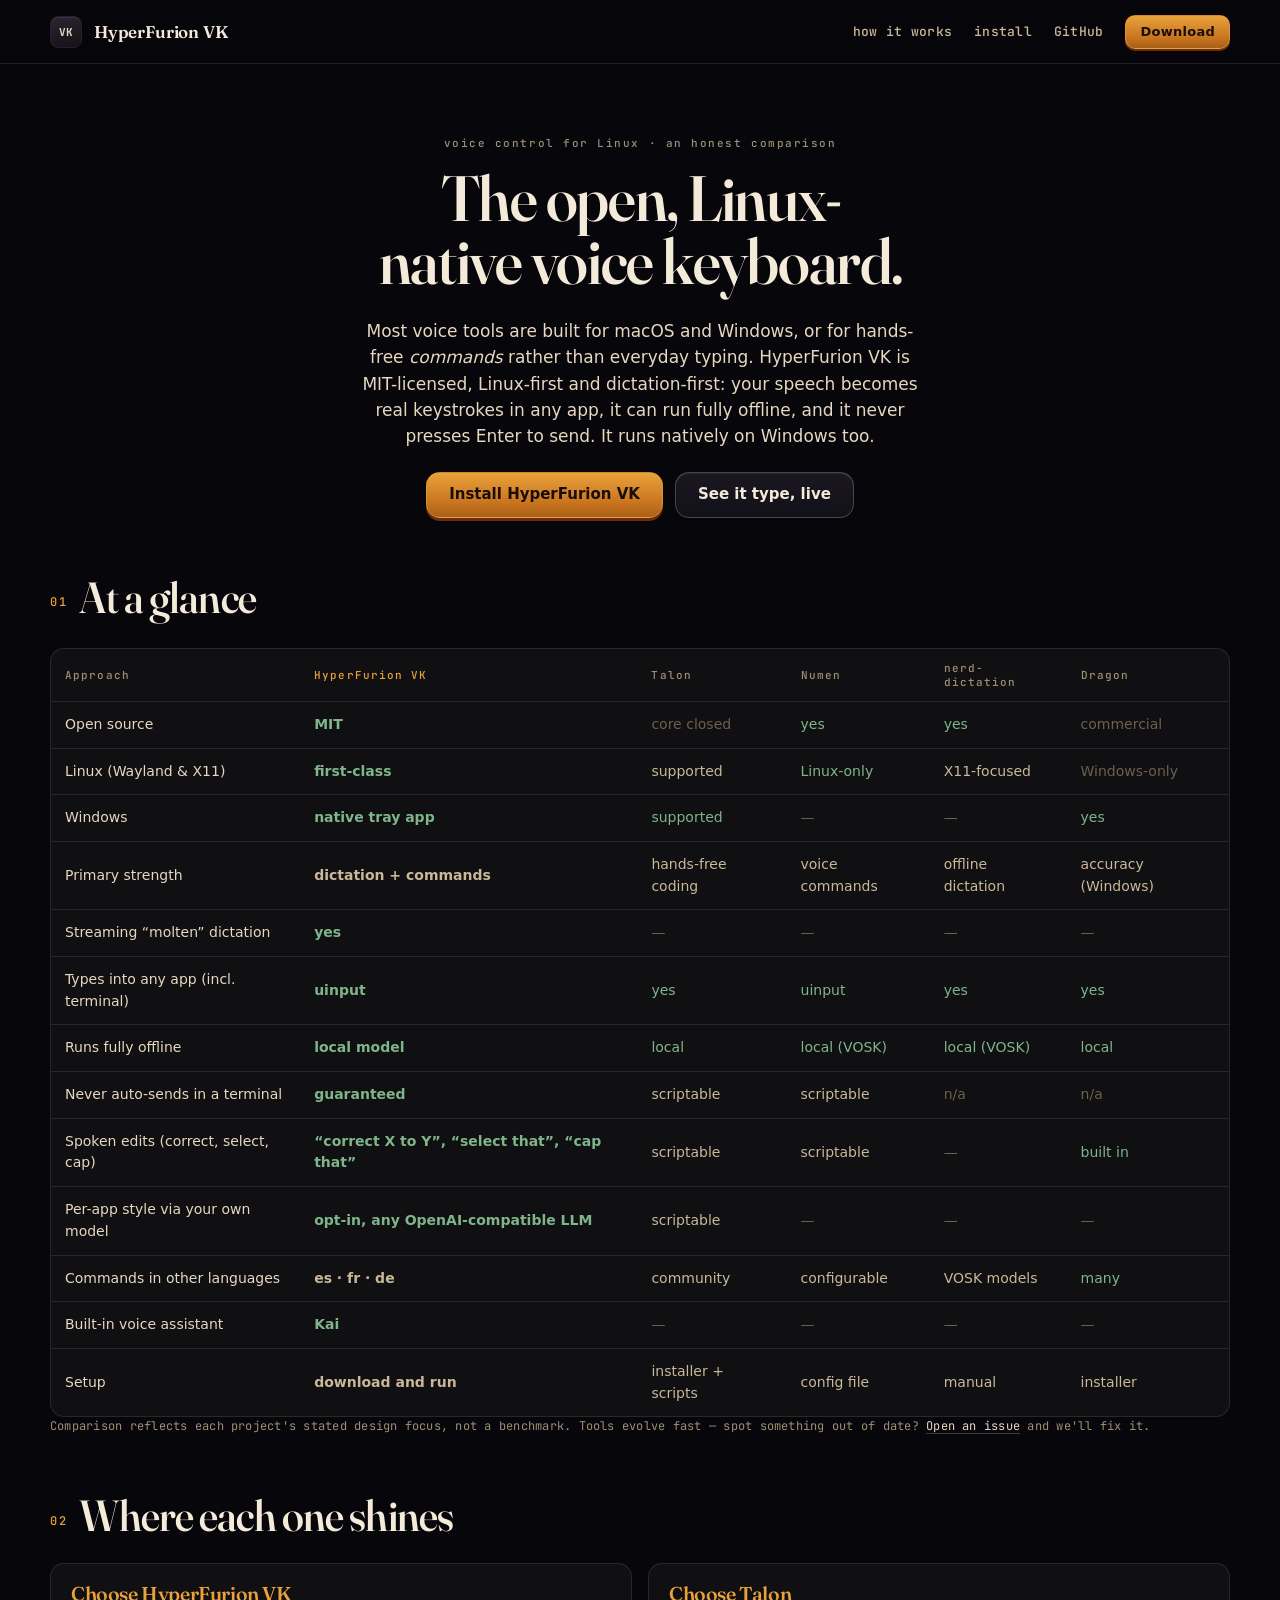
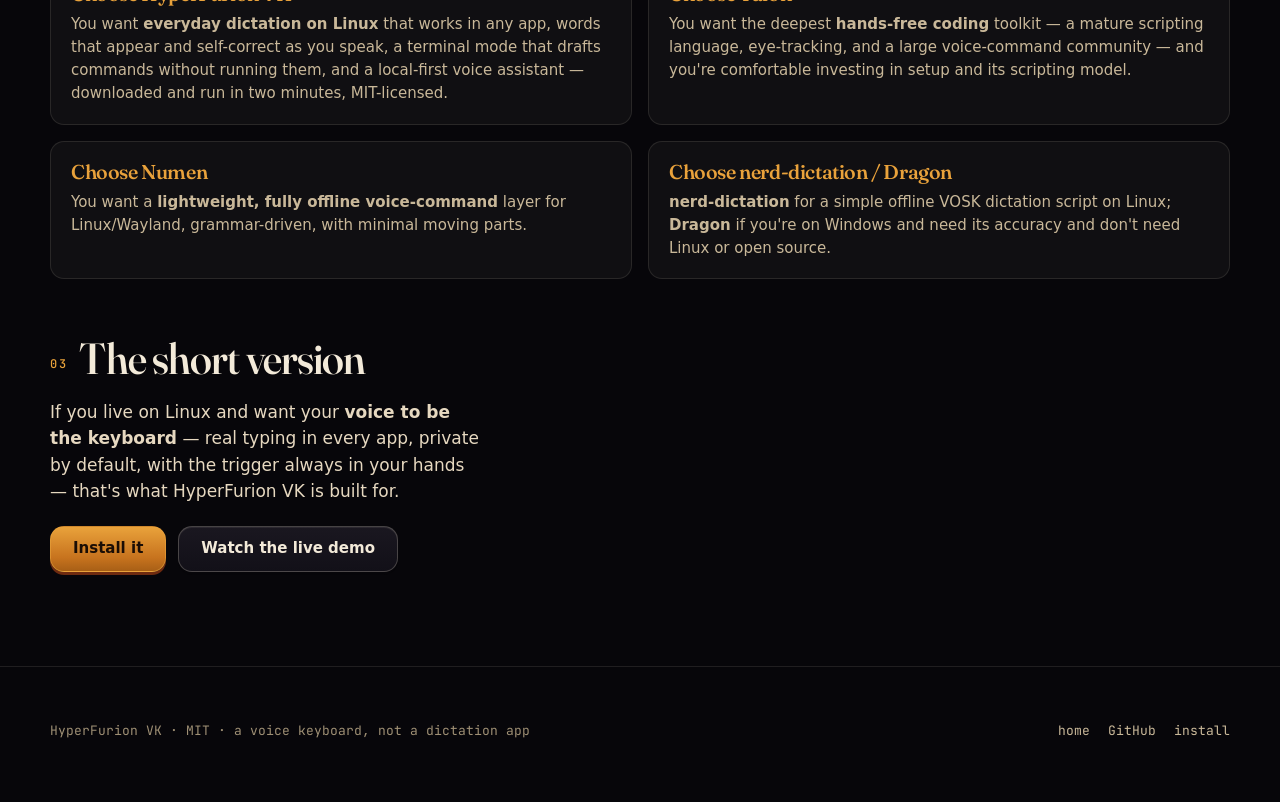
==== commit 13275d3e: "Landing: comparison rows for spoken edits, per-app style, languages The home table gains "Spoken edi" ====
--- a/docs/compare.html
+++ b/docs/compare.html
@@ -59,6 +59,9 @@
             <tr><th scope="row">Types into any app (incl. terminal)</th><td class="yes">uinput</td><td class="yes">yes</td><td class="yes">uinput</td><td class="yes">yes</td><td class="yes">yes</td></tr>
             <tr><th scope="row">Runs fully offline</th><td class="yes">local model</td><td class="yes">local</td><td class="yes">local (VOSK)</td><td class="yes">local (VOSK)</td><td class="yes">local</td></tr>
             <tr><th scope="row">Never auto-sends in a terminal</th><td class="yes">guaranteed</td><td class="mid">scriptable</td><td class="mid">scriptable</td><td class="no">n/a</td><td class="no">n/a</td></tr>
+            <tr><th scope="row">Spoken edits (correct, select, cap)</th><td class="yes">“correct X to Y”, “select that”, “cap that”</td><td class="mid">scriptable</td><td class="mid">scriptable</td><td class="no">—</td><td class="yes">built in</td></tr>
+            <tr><th scope="row">Per-app style via your own model</th><td class="yes">opt-in, any OpenAI-compatible LLM</td><td class="mid">scriptable</td><td class="no">—</td><td class="no">—</td><td class="no">—</td></tr>
+            <tr><th scope="row">Commands in other languages</th><td class="mid">es · fr · de</td><td class="mid">community</td><td class="mid">configurable</td><td class="mid">VOSK models</td><td class="yes">many</td></tr>
             <tr><th scope="row">Built-in voice assistant</th><td class="yes">Kai</td><td class="no">—</td><td class="no">—</td><td class="no">—</td><td class="no">—</td></tr>
             <tr><th scope="row">Setup</th><td class="mid">download and run</td><td class="mid">installer + scripts</td><td class="mid">config file</td><td class="mid">manual</td><td class="mid">installer</td></tr>
           </tbody>
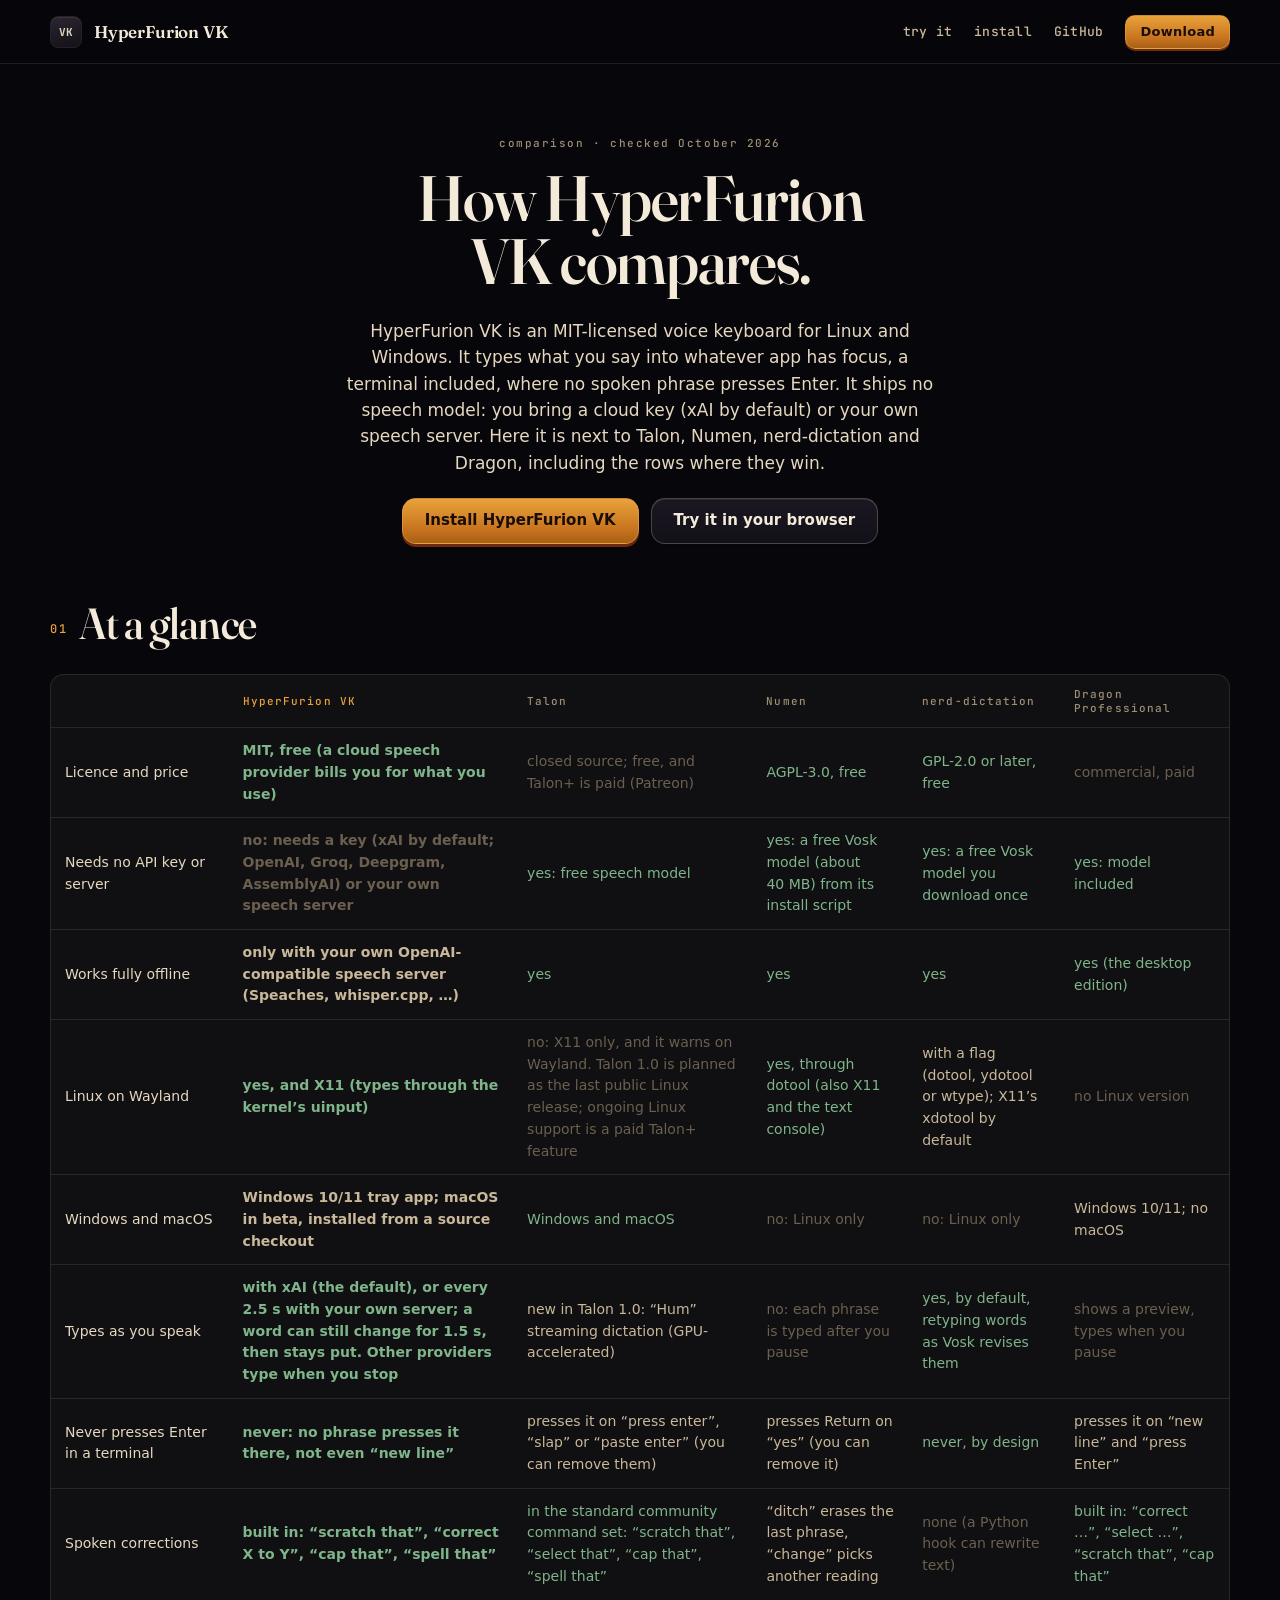
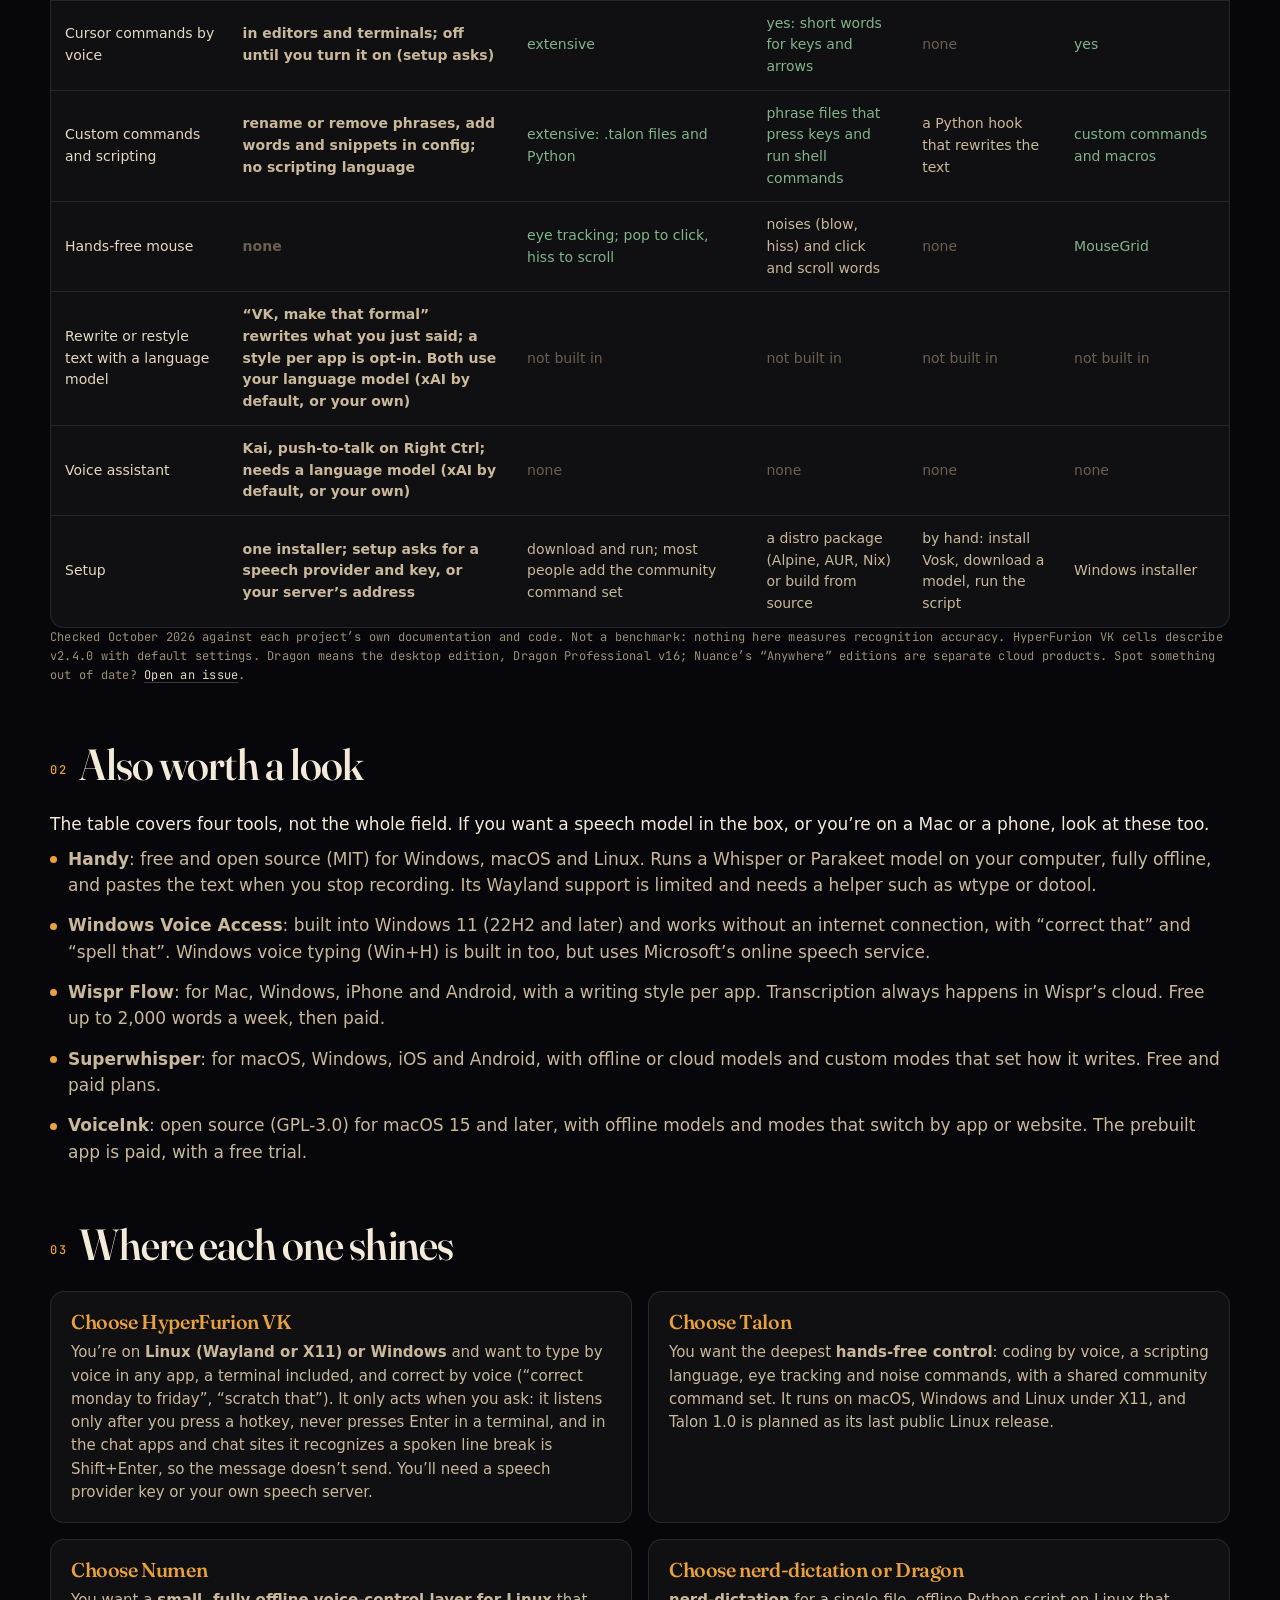
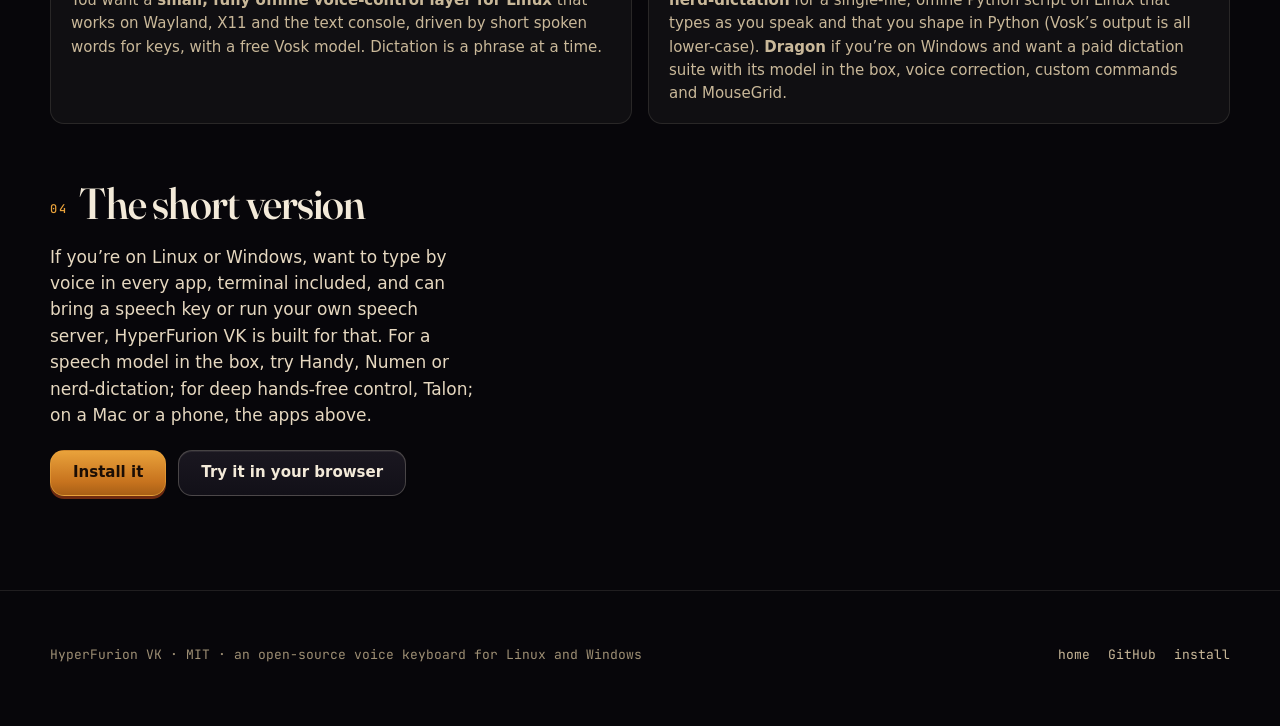
==== commit 982e15cc: "WIP checkpoint: smart new line done; landing-page fixes in progress Co-Authored-By: Claude Opus 5.5 " ====
--- a/docs/compare.html
+++ b/docs/compare.html
@@ -3,11 +3,11 @@
 <head>
   <meta charset="utf-8" />
   <meta name="viewport" content="width=device-width, initial-scale=1" />
-  <title>HyperFurion VK vs Talon, Numen &amp; Dragon — open-source voice control for Linux</title>
-  <meta name="description" content="An honest comparison of Linux voice typing and voice-control tools: HyperFurion VK, Talon, Numen, nerd-dictation, and Dragon. Open source, Linux Wayland and X11, streaming dictation, offline operation, and who presses Enter." />
+  <title>HyperFurion VK compared with Talon, Numen, nerd-dictation and Dragon</title>
+  <meta name="description" content="HyperFurion VK, an open-source voice keyboard for Linux and Windows, next to Talon, Numen, nerd-dictation and Dragon, including where they win." />
   <link rel="canonical" href="https://liamghennigan.github.io/HyperFurion-VK/compare.html" />
-  <meta property="og:title" content="HyperFurion VK vs Talon, Numen &amp; Dragon — voice control for Linux" />
-  <meta property="og:description" content="Open-source, Linux-first voice keyboard: molten streaming dictation, terminal-safe command drafting, fully offline option — compared honestly with Talon, Numen, nerd-dictation and Dragon." />
+  <meta property="og:title" content="HyperFurion VK compared with Talon, Numen, nerd-dictation and Dragon" />
+  <meta property="og:description" content="Speech model, offline use, Wayland, live typing, Enter in a terminal, corrections and scripting: an open-source voice keyboard for Linux and Windows next to four alternatives, with the rows where they win. Checked October 2026." />
   <meta property="og:type" content="website" />
   <meta name="theme-color" content="#07060a" />
   <link rel="icon" href="data:image/svg+xml,%3Csvg xmlns='http://www.w3.org/2000/svg' viewBox='0 0 100 100'%3E%3Crect x='8' y='8' width='84' height='84' rx='20' fill='%231b1820' stroke='%23e9a23b' stroke-width='4'/%3E%3Ctext x='50' y='64' font-family='monospace' font-size='40' font-weight='700' text-anchor='middle' fill='%23f3ead9'%3EVK%3C/text%3E%3C/svg%3E" />
@@ -17,6 +17,12 @@
     @font-face { font-family: "JetBrains Mono"; src: url("./fonts/jetbrains-mono-var.woff2") format("woff2-variations"); font-weight: 100 800; font-display: swap; }
     :root { color-scheme: dark; --obsidian-0: #07060a; --sand-50: #f3ead9; }
     html { background: var(--obsidian-0); color: var(--sand-50); }
+    /* the full table has longer cells than the home page's: give it room, and keep the row names in view while it scrolls sideways on a phone */
+    #table table { min-width: 960px; }
+    #table tbody th { min-width: 150px; }
+    @media (max-width: 1000px) { #table tbody th, #table thead th:first-child { position: sticky; left: 0; z-index: 1; min-width: 120px; background: var(--obsidian-1, #0d0b11); } }
+    .also { margin: 24px 0 8px; }
+    .also b { color: var(--sand-50); }
   </style>
   <link rel="stylesheet" href="./styles.css" />
 </head>
@@ -26,7 +32,7 @@
     <div class="wrap nav-inner">
       <a class="brand" href="./"><span class="brand-key" aria-hidden="true">VK</span><span>HyperFurion&nbsp;VK</span></a>
       <div class="nav-links">
-        <a href="./#molten">how it works</a>
+        <a href="./">try it</a>
         <a href="./#install">install</a>
         <a href="https://github.com/liamghennigan/HyperFurion-VK" rel="noopener">GitHub</a>
         <a class="btn primary small" href="./#install">Download</a>
@@ -36,12 +42,12 @@
 
   <main class="page">
     <section class="wrap cmp-hero">
-      <span class="eyebrow">voice control for Linux · an honest comparison</span>
-      <h1 style="font-size: clamp(34px, 5.5vw, 64px);">The open, Linux-native voice keyboard.</h1>
-      <p class="lead" style="margin: 0 auto; max-width: 52ch;">Most voice tools are built for macOS and Windows, or for hands-free <em>commands</em> rather than everyday typing. HyperFurion VK is MIT-licensed, Linux-first and dictation-first: your speech becomes real keystrokes in any app, it can run fully offline, and it never presses Enter to send. It runs natively on Windows too.</p>
+      <span class="eyebrow">comparison · checked October 2026</span>
+      <h1 style="font-size: clamp(34px, 5.5vw, 64px);">How HyperFurion VK compares.</h1>
+      <p class="lead" style="margin: 0 auto; max-width: 56ch;">HyperFurion VK is an MIT-licensed voice keyboard for Linux and Windows. It types what you say into whatever app has focus, a terminal included, where no spoken phrase presses Enter. It ships no speech model: you bring a cloud key (xAI by default) or your own speech server. Here it is next to Talon, Numen, nerd-dictation and Dragon, including the rows where they win.</p>
       <div class="actions">
         <a class="btn primary" href="./#install">Install HyperFurion VK</a>
-        <a class="btn" href="./">See it type, live</a>
+        <a class="btn" href="./">Try it in your browser</a>
       </div>
     </section>
 
@@ -49,50 +55,63 @@
       <h2><span class="num">01</span>At a glance</h2>
       <div class="tblwrap glass">
         <table>
-          <thead><tr><th scope="col">Approach</th><th scope="col">HyperFurion&nbsp;VK</th><th scope="col">Talon</th><th scope="col">Numen</th><th scope="col">nerd-dictation</th><th scope="col">Dragon</th></tr></thead>
+          <thead><tr><th scope="col"><span class="sr-only">Feature</span></th><th scope="col">HyperFurion&nbsp;VK</th><th scope="col">Talon</th><th scope="col">Numen</th><th scope="col">nerd-dictation</th><th scope="col">Dragon Professional</th></tr></thead>
           <tbody>
-            <tr><th scope="row">Open source</th><td class="yes">MIT</td><td class="no">core closed</td><td class="yes">yes</td><td class="yes">yes</td><td class="no">commercial</td></tr>
-            <tr><th scope="row">Linux (Wayland &amp; X11)</th><td class="yes">first-class</td><td class="mid">supported</td><td class="yes">Linux-only</td><td class="mid">X11-focused</td><td class="no">Windows-only</td></tr>
-            <tr><th scope="row">Windows</th><td class="yes">native tray app</td><td class="yes">supported</td><td class="no">—</td><td class="no">—</td><td class="yes">yes</td></tr>
-            <tr><th scope="row">Primary strength</th><td class="mid">dictation + commands</td><td class="mid">hands-free coding</td><td class="mid">voice commands</td><td class="mid">offline dictation</td><td class="mid">accuracy (Windows)</td></tr>
-            <tr><th scope="row">Streaming “molten” dictation</th><td class="yes">yes</td><td class="no">—</td><td class="no">—</td><td class="no">—</td><td class="no">—</td></tr>
-            <tr><th scope="row">Types into any app (incl. terminal)</th><td class="yes">uinput</td><td class="yes">yes</td><td class="yes">uinput</td><td class="yes">yes</td><td class="yes">yes</td></tr>
-            <tr><th scope="row">Runs fully offline</th><td class="yes">local model</td><td class="yes">local</td><td class="yes">local (VOSK)</td><td class="yes">local (VOSK)</td><td class="yes">local</td></tr>
-            <tr><th scope="row">Never auto-sends in a terminal</th><td class="yes">guaranteed</td><td class="mid">scriptable</td><td class="mid">scriptable</td><td class="no">n/a</td><td class="no">n/a</td></tr>
-            <tr><th scope="row">Spoken edits (correct, select, cap)</th><td class="yes">“correct X to Y”, “select that”, “cap that”</td><td class="mid">scriptable</td><td class="mid">scriptable</td><td class="no">—</td><td class="yes">built in</td></tr>
-            <tr><th scope="row">Per-app style via your own model</th><td class="yes">opt-in, any OpenAI-compatible LLM</td><td class="mid">scriptable</td><td class="no">—</td><td class="no">—</td><td class="no">—</td></tr>
-            <tr><th scope="row">Commands in other languages</th><td class="mid">es · fr · de</td><td class="mid">community</td><td class="mid">configurable</td><td class="mid">VOSK models</td><td class="yes">many</td></tr>
-            <tr><th scope="row">Built-in voice assistant</th><td class="yes">Kai</td><td class="no">—</td><td class="no">—</td><td class="no">—</td><td class="no">—</td></tr>
-            <tr><th scope="row">Setup</th><td class="mid">download and run</td><td class="mid">installer + scripts</td><td class="mid">config file</td><td class="mid">manual</td><td class="mid">installer</td></tr>
+            <tr><th scope="row">Licence and price</th><td class="yes">MIT, free (a cloud speech provider bills you for what you use)</td><td class="no">closed source; free, and Talon+ is paid (Patreon)</td><td class="yes">AGPL-3.0, free</td><td class="yes">GPL-2.0 or later, free</td><td class="no">commercial, paid</td></tr>
+            <tr><th scope="row">Needs no API key or server</th><td class="no">no: needs a key (xAI by default; OpenAI, Groq, Deepgram, AssemblyAI) or your own speech server</td><td class="yes">yes: free speech model</td><td class="yes">yes: a free Vosk model (about 40&nbsp;MB) from its install script</td><td class="yes">yes: a free Vosk model you download once</td><td class="yes">yes: model included</td></tr>
+            <tr><th scope="row">Works fully offline</th><td class="mid">only with your own OpenAI-compatible speech server (Speaches, whisper.cpp, …)</td><td class="yes">yes</td><td class="yes">yes</td><td class="yes">yes</td><td class="yes">yes (the desktop edition)</td></tr>
+            <tr><th scope="row">Linux on Wayland</th><td class="yes">yes, and X11 (types through the kernel’s uinput)</td><td class="no">no: X11 only, and it warns on Wayland. Talon 1.0 is planned as the last public Linux release; ongoing Linux support is a paid Talon+ feature</td><td class="yes">yes, through dotool (also X11 and the text console)</td><td class="mid">with a flag (dotool, ydotool or wtype); X11’s xdotool by default</td><td class="no">no Linux version</td></tr>
+            <tr><th scope="row">Windows and macOS</th><td class="mid">Windows 10/11 tray app; macOS in beta, installed from a source checkout</td><td class="yes">Windows and macOS</td><td class="no">no: Linux only</td><td class="no">no: Linux only</td><td class="mid">Windows 10/11; no macOS</td></tr>
+            <tr><th scope="row">Types as you speak</th><td class="yes">with xAI (the default), or every 2.5&nbsp;s with your own server; a word can still change for 1.5&nbsp;s, then stays put. Other providers type when you stop</td><td class="mid">new in Talon 1.0: “Hum” streaming dictation (GPU-accelerated)</td><td class="no">no: each phrase is typed after you pause</td><td class="yes">yes, by default, retyping words as Vosk revises them</td><td class="no">shows a preview, types when you pause</td></tr>
+            <tr><th scope="row">Never presses Enter in a terminal</th><td class="yes">never: no phrase presses it there, not even “new line”</td><td class="mid">presses it on “press enter”, “slap” or “paste enter” (you can remove them)</td><td class="mid">presses Return on “yes” (you can remove it)</td><td class="yes">never, by design</td><td class="mid">presses it on “new line” and “press Enter”</td></tr>
+            <tr><th scope="row">Spoken corrections</th><td class="yes">built in: “scratch that”, “correct X to Y”, “cap that”, “spell that”</td><td class="yes">in the standard community command set: “scratch that”, “select that”, “cap that”, “spell that”</td><td class="mid">“ditch” erases the last phrase, “change” picks another reading</td><td class="no">none (a Python hook can rewrite text)</td><td class="yes">built in: “correct …”, “select …”, “scratch that”, “cap that”</td></tr>
+            <tr><th scope="row">Cursor commands by voice</th><td class="mid">in editors and terminals; off until you turn it on (setup asks)</td><td class="yes">extensive</td><td class="yes">yes: short words for keys and arrows</td><td class="no">none</td><td class="yes">yes</td></tr>
+            <tr><th scope="row">Custom commands and scripting</th><td class="mid">rename or remove phrases, add words and snippets in config; no scripting language</td><td class="yes">extensive: .talon files and Python</td><td class="yes">phrase files that press keys and run shell commands</td><td class="mid">a Python hook that rewrites the text</td><td class="yes">custom commands and macros</td></tr>
+            <tr><th scope="row">Hands-free mouse</th><td class="no">none</td><td class="yes">eye tracking; pop to click, hiss to scroll</td><td class="mid">noises (blow, hiss) and click and scroll words</td><td class="no">none</td><td class="yes">MouseGrid</td></tr>
+            <tr><th scope="row">Rewrite or restyle text with a language model</th><td class="mid">“VK, make that formal” rewrites what you just said; a style per app is opt-in. Both use your language model (xAI by default, or your own)</td><td class="no">not built in</td><td class="no">not built in</td><td class="no">not built in</td><td class="no">not built in</td></tr>
+            <tr><th scope="row">Voice assistant</th><td class="mid">Kai, push-to-talk on Right Ctrl; needs a language model (xAI by default, or your own)</td><td class="no">none</td><td class="no">none</td><td class="no">none</td><td class="no">none</td></tr>
+            <tr><th scope="row">Setup</th><td class="mid">one installer; setup asks for a speech provider and key, or your server’s address</td><td class="mid">download and run; most people add the community command set</td><td class="mid">a distro package (Alpine, AUR, Nix) or build from source</td><td class="mid">by hand: install Vosk, download a model, run the script</td><td class="mid">Windows installer</td></tr>
           </tbody>
         </table>
       </div>
-      <p class="sigcap">Comparison reflects each project's stated design focus, not a benchmark. Tools evolve fast — spot something out of date? <a href="https://github.com/liamghennigan/HyperFurion-VK/issues" rel="noopener">Open an issue</a> and we'll fix it.</p>
+      <p class="sigcap">Checked October 2026 against each project’s own documentation and code. Not a benchmark: nothing here measures recognition accuracy. HyperFurion VK cells describe v2.4.0 with default settings. Dragon means the desktop edition, Dragon Professional v16; Nuance’s “Anywhere” editions are separate cloud products. Spot something out of date? <a href="https://github.com/liamghennigan/HyperFurion-VK/issues" rel="noopener">Open an issue</a>.</p>
     </section>
 
     <section class="wrap">
-      <h2><span class="num">02</span>Where each one shines</h2>
+      <h2><span class="num">02</span>Also worth a look</h2>
+      <p class="also">The table covers four tools, not the whole field. If you want a speech model in the box, or you’re on a Mac or a phone, look at these too.</p>
+      <ul class="edges">
+        <li><b>Handy</b>: free and open source (MIT) for Windows, macOS and Linux. Runs a Whisper or Parakeet model on your computer, fully offline, and pastes the text when you stop recording. Its Wayland support is limited and needs a helper such as wtype or dotool.</li>
+        <li><b>Windows Voice Access</b>: built into Windows 11 (22H2 and later) and works without an internet connection, with “correct that” and “spell that”. Windows voice typing (Win+H) is built in too, but uses Microsoft’s online speech service.</li>
+        <li><b>Wispr Flow</b>: for Mac, Windows, iPhone and Android, with a writing style per app. Transcription always happens in Wispr’s cloud. Free up to 2,000 words a week, then paid.</li>
+        <li><b>Superwhisper</b>: for macOS, Windows, iOS and Android, with offline or cloud models and custom modes that set how it writes. Free and paid plans.</li>
+        <li><b>VoiceInk</b>: open source (GPL-3.0) for macOS 15 and later, with offline models and modes that switch by app or website. The prebuilt app is paid, with a free trial.</li>
+      </ul>
+    </section>
+
+    <section class="wrap">
+      <h2><span class="num">03</span>Where each one shines</h2>
       <div class="shine">
-        <div><h3>Choose HyperFurion VK</h3><p>You want <b>everyday dictation on Linux</b> that works in any app, words that appear and self-correct as you speak, a terminal mode that drafts commands without running them, and a local-first voice assistant — downloaded and run in two minutes, MIT-licensed.</p></div>
-        <div><h3>Choose Talon</h3><p>You want the deepest <b>hands-free coding</b> toolkit — a mature scripting language, eye-tracking, and a large voice-command community — and you're comfortable investing in setup and its scripting model.</p></div>
-        <div><h3>Choose Numen</h3><p>You want a <b>lightweight, fully offline voice-command</b> layer for Linux/Wayland, grammar-driven, with minimal moving parts.</p></div>
-        <div><h3>Choose nerd-dictation / Dragon</h3><p><b>nerd-dictation</b> for a simple offline VOSK dictation script on Linux; <b>Dragon</b> if you're on Windows and need its accuracy and don't need Linux or open source.</p></div>
+        <div><h3>Choose HyperFurion VK</h3><p>You’re on <b>Linux (Wayland or X11) or Windows</b> and want to type by voice in any app, a terminal included, and correct by voice (“correct monday to friday”, “scratch that”). It only acts when you ask: it listens only after you press a hotkey, never presses Enter in a terminal, and in the chat apps and chat sites it recognizes a spoken line break is Shift+Enter, so the message doesn’t send. You’ll need a speech provider key or your own speech server.</p></div>
+        <div><h3>Choose Talon</h3><p>You want the deepest <b>hands-free control</b>: coding by voice, a scripting language, eye tracking and noise commands, with a shared community command set. It runs on macOS, Windows and Linux under X11, and Talon 1.0 is planned as its last public Linux release.</p></div>
+        <div><h3>Choose Numen</h3><p>You want a <b>small, fully offline voice-control layer for Linux</b> that works on Wayland, X11 and the text console, driven by short spoken words for keys, with a free Vosk model. Dictation is a phrase at a time.</p></div>
+        <div><h3>Choose nerd-dictation or Dragon</h3><p><b>nerd-dictation</b> for a single-file, offline Python script on Linux that types as you speak and that you shape in Python (Vosk’s output is all lower-case). <b>Dragon</b> if you’re on Windows and want a paid dictation suite with its model in the box, voice correction, custom commands and MouseGrid.</p></div>
       </div>
     </section>
 
     <section class="wrap" style="padding-bottom: 80px;">
-      <h2><span class="num">03</span>The short version</h2>
-      <p class="lead">If you live on Linux and want your <b>voice to be the keyboard</b> — real typing in every app, private by default, with the trigger always in your hands — that's what HyperFurion VK is built for.</p>
+      <h2><span class="num">04</span>The short version</h2>
+      <p class="lead">If you’re on Linux or Windows, want to type by voice in every app, terminal included, and can bring a speech key or run your own speech server, HyperFurion VK is built for that. For a speech model in the box, try Handy, Numen or nerd-dictation; for deep hands-free control, Talon; on a Mac or a phone, the apps above.</p>
       <div class="actions">
         <a class="btn primary" href="./#install">Install it</a>
-        <a class="btn" href="./">Watch the live demo</a>
+        <a class="btn" href="./">Try it in your browser</a>
       </div>
     </section>
   </main>
 
   <footer>
     <div class="wrap footer-grid">
-      <div>HyperFurion VK · MIT · a voice keyboard, not a dictation app</div>
+      <div>HyperFurion VK · MIT · an open-source voice keyboard for Linux and Windows</div>
       <div class="footer-links">
         <a href="./">home</a>
         <a href="https://github.com/liamghennigan/HyperFurion-VK" rel="noopener">GitHub</a>
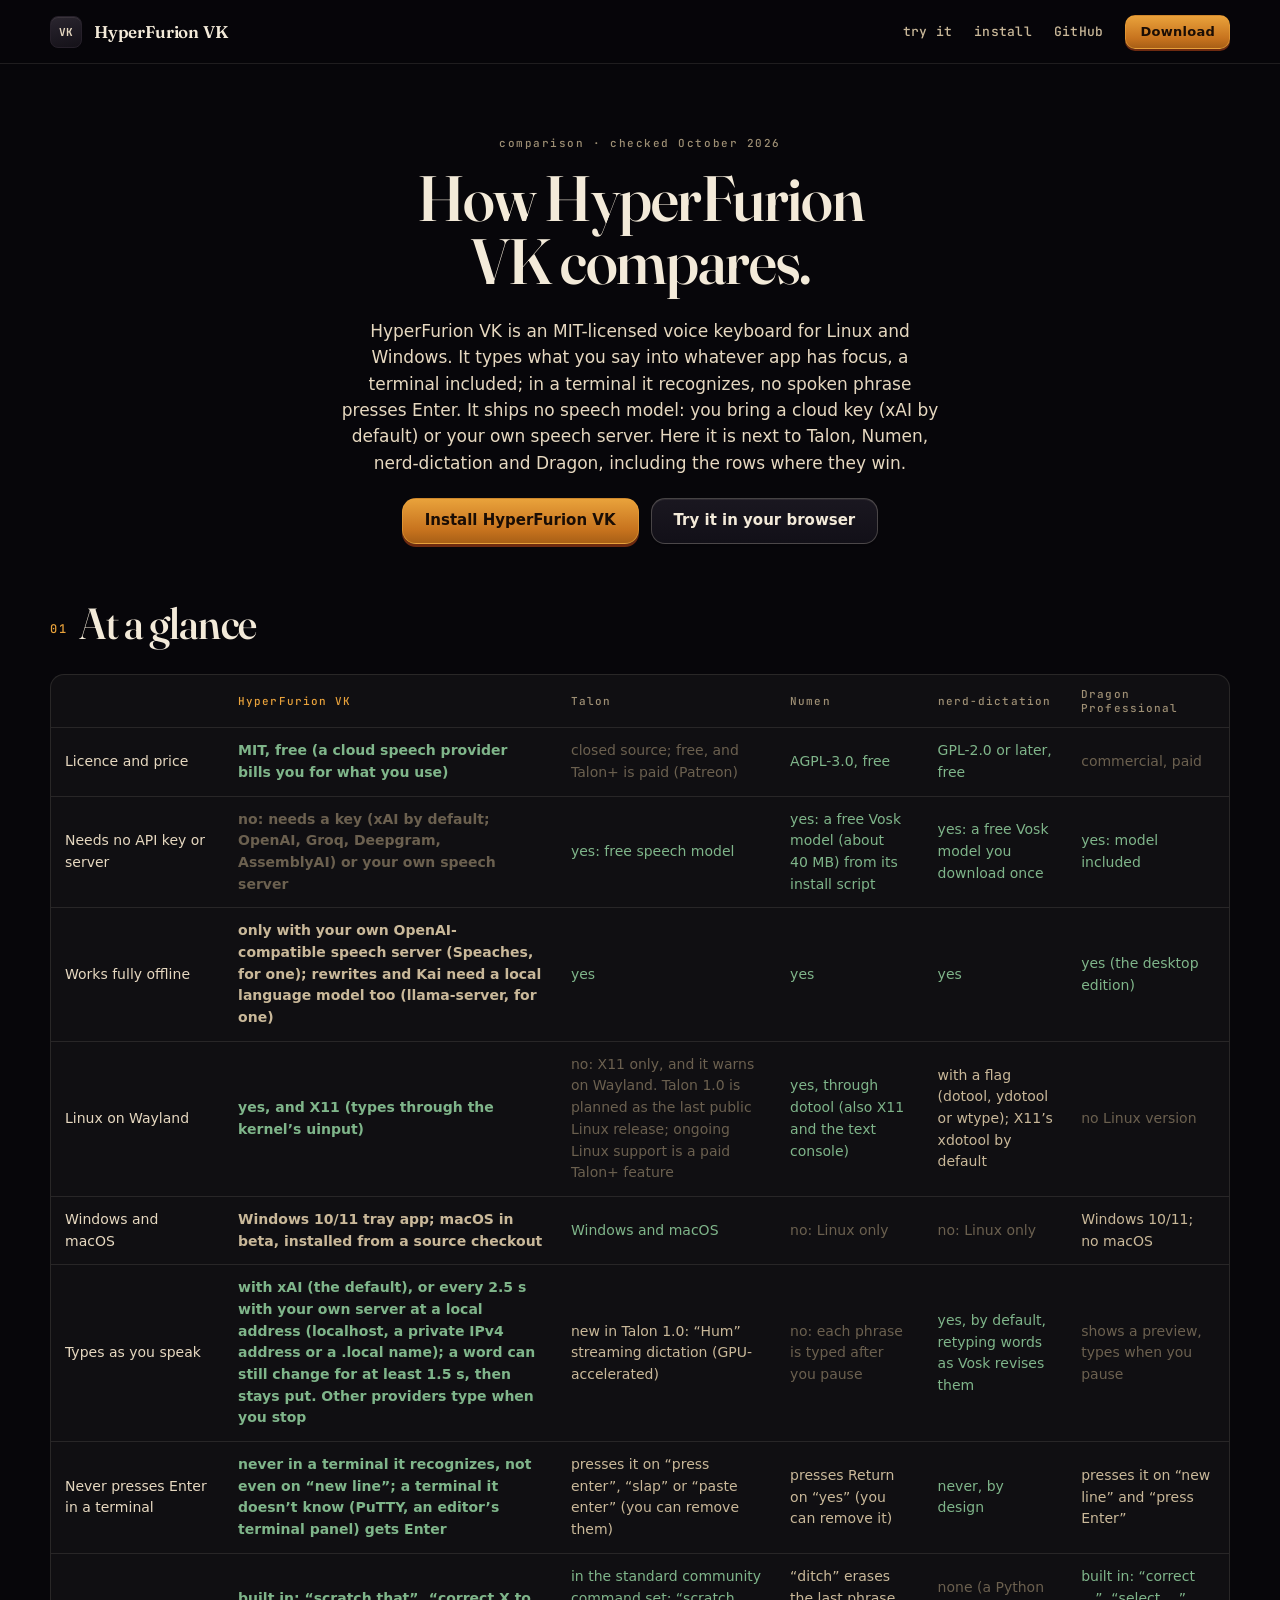
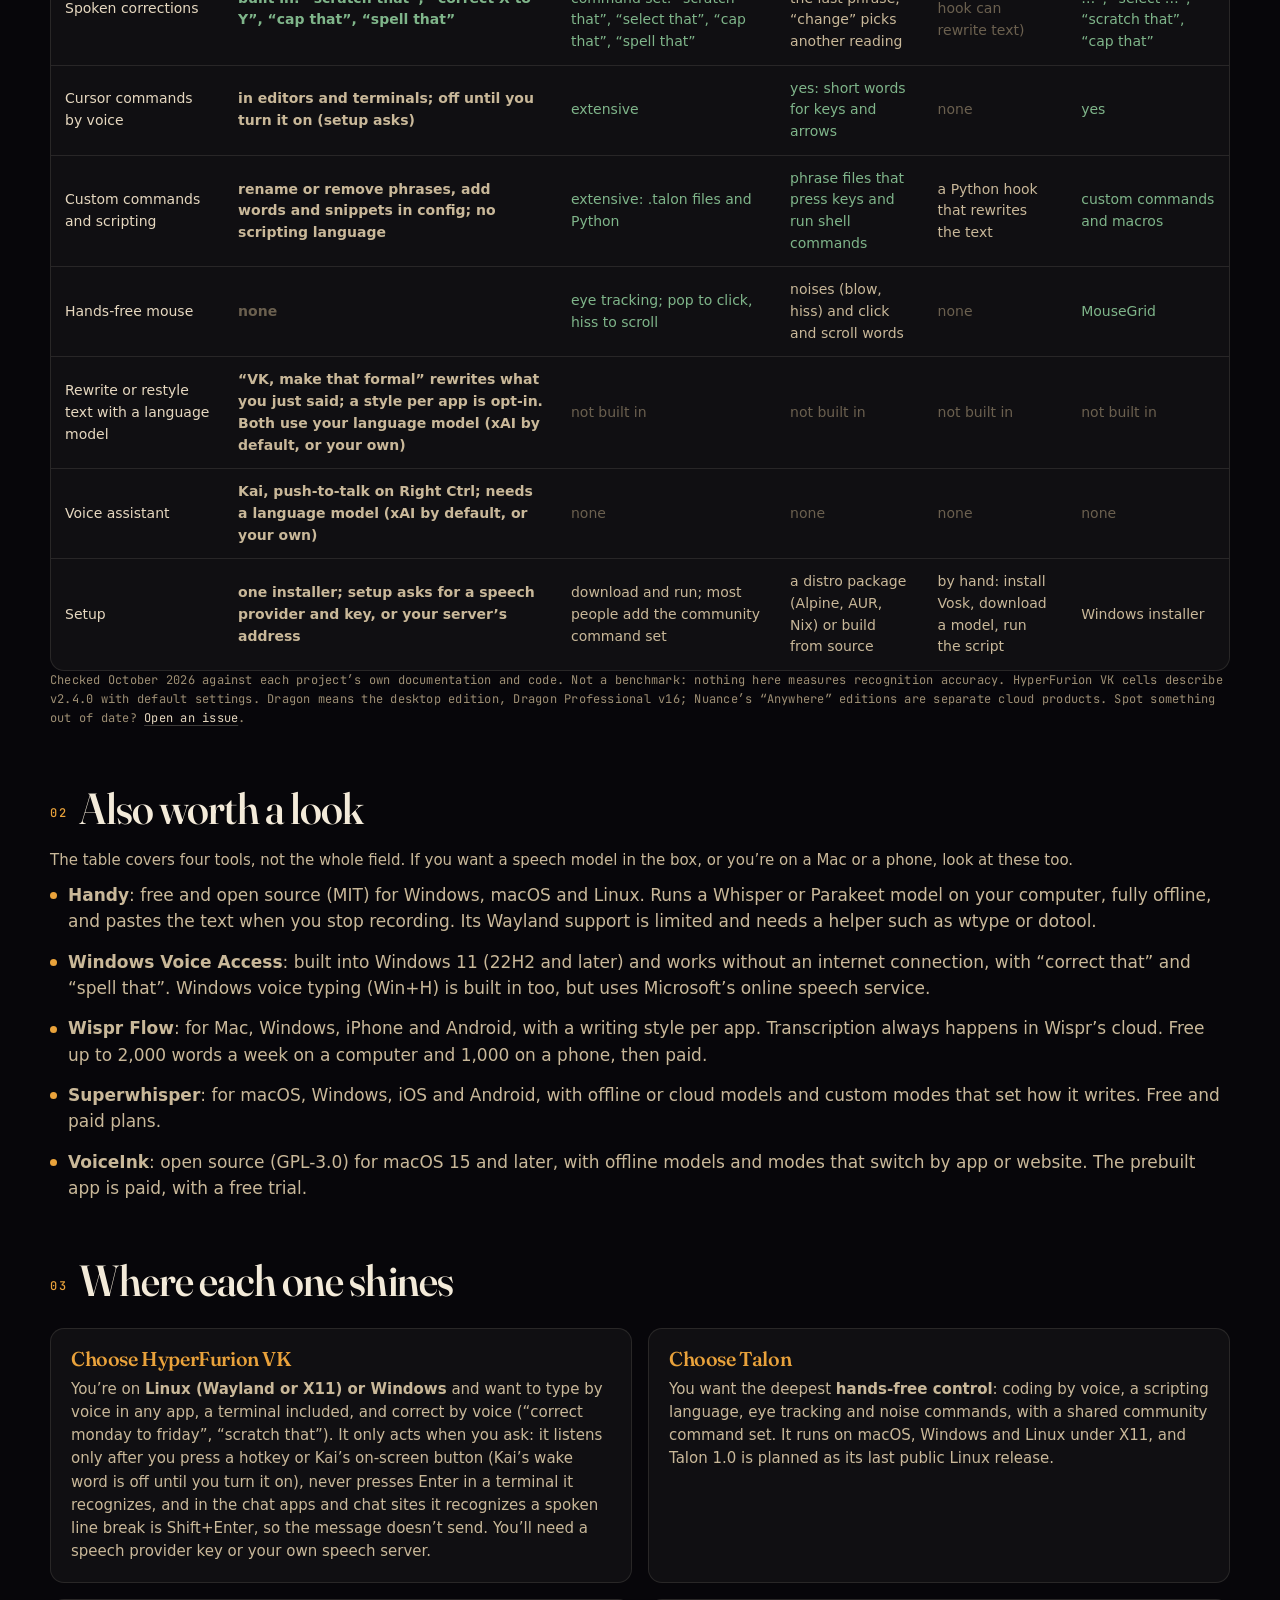
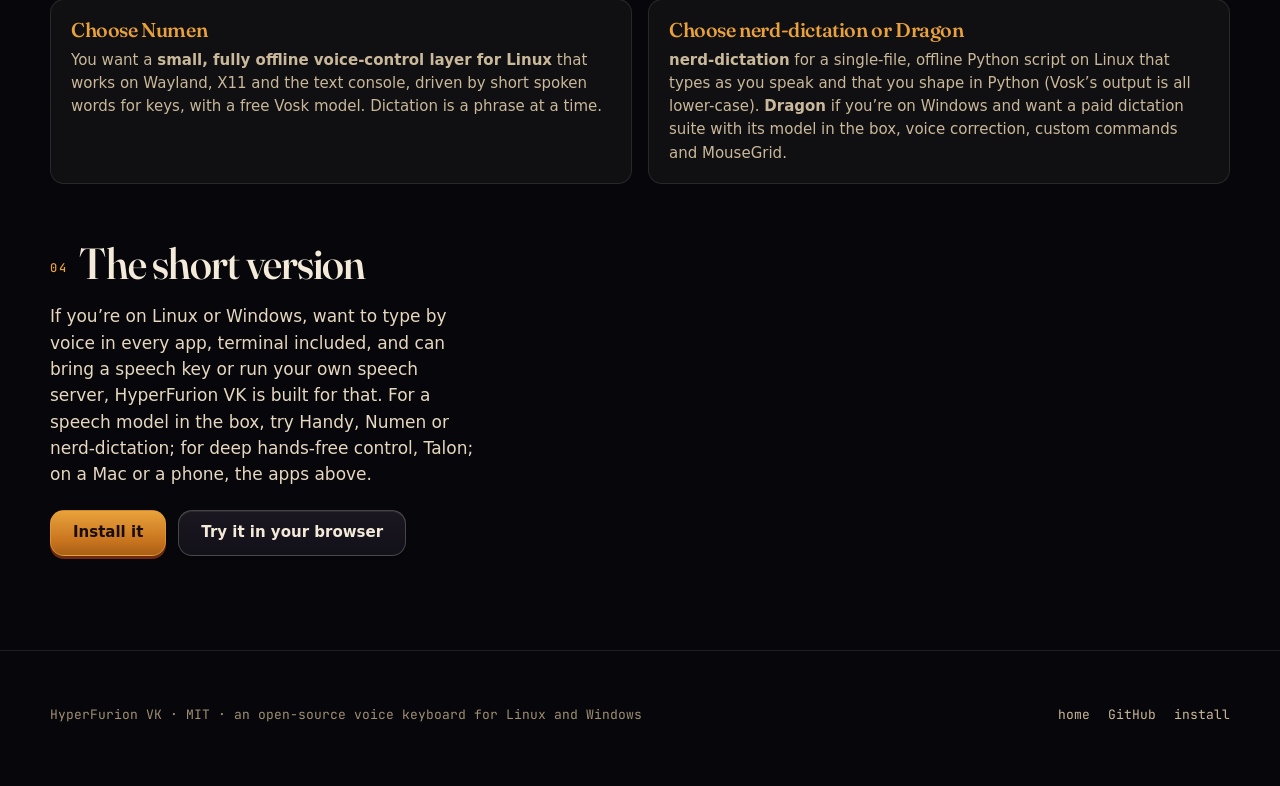
==== commit 5cc7ecff: "WIP checkpoint: README rewritten for 2.4.0; fix round 2 in progress Co-Authored-By: Claude Opus 5.5 " ====
--- a/docs/compare.html
+++ b/docs/compare.html
@@ -44,7 +44,7 @@
     <section class="wrap cmp-hero">
       <span class="eyebrow">comparison · checked October 2026</span>
       <h1 style="font-size: clamp(34px, 5.5vw, 64px);">How HyperFurion VK compares.</h1>
-      <p class="lead" style="margin: 0 auto; max-width: 56ch;">HyperFurion VK is an MIT-licensed voice keyboard for Linux and Windows. It types what you say into whatever app has focus, a terminal included, where no spoken phrase presses Enter. It ships no speech model: you bring a cloud key (xAI by default) or your own speech server. Here it is next to Talon, Numen, nerd-dictation and Dragon, including the rows where they win.</p>
+      <p class="lead" style="margin: 0 auto; max-width: 56ch;">HyperFurion VK is an MIT-licensed voice keyboard for Linux and Windows. It types what you say into whatever app has focus, a terminal included; in a terminal it recognizes, no spoken phrase presses Enter. It ships no speech model: you bring a cloud key (xAI by default) or your own speech server. Here it is next to Talon, Numen, nerd-dictation and Dragon, including the rows where they win.</p>
       <div class="actions">
         <a class="btn primary" href="./#install">Install HyperFurion VK</a>
         <a class="btn" href="./">Try it in your browser</a>
@@ -59,11 +59,11 @@
           <tbody>
             <tr><th scope="row">Licence and price</th><td class="yes">MIT, free (a cloud speech provider bills you for what you use)</td><td class="no">closed source; free, and Talon+ is paid (Patreon)</td><td class="yes">AGPL-3.0, free</td><td class="yes">GPL-2.0 or later, free</td><td class="no">commercial, paid</td></tr>
             <tr><th scope="row">Needs no API key or server</th><td class="no">no: needs a key (xAI by default; OpenAI, Groq, Deepgram, AssemblyAI) or your own speech server</td><td class="yes">yes: free speech model</td><td class="yes">yes: a free Vosk model (about 40&nbsp;MB) from its install script</td><td class="yes">yes: a free Vosk model you download once</td><td class="yes">yes: model included</td></tr>
-            <tr><th scope="row">Works fully offline</th><td class="mid">only with your own OpenAI-compatible speech server (Speaches, whisper.cpp, …)</td><td class="yes">yes</td><td class="yes">yes</td><td class="yes">yes</td><td class="yes">yes (the desktop edition)</td></tr>
+            <tr><th scope="row">Works fully offline</th><td class="mid">only with your own OpenAI-compatible speech server (Speaches, for one); rewrites and Kai need a local language model too (llama-server, for one)</td><td class="yes">yes</td><td class="yes">yes</td><td class="yes">yes</td><td class="yes">yes (the desktop edition)</td></tr>
             <tr><th scope="row">Linux on Wayland</th><td class="yes">yes, and X11 (types through the kernel’s uinput)</td><td class="no">no: X11 only, and it warns on Wayland. Talon 1.0 is planned as the last public Linux release; ongoing Linux support is a paid Talon+ feature</td><td class="yes">yes, through dotool (also X11 and the text console)</td><td class="mid">with a flag (dotool, ydotool or wtype); X11’s xdotool by default</td><td class="no">no Linux version</td></tr>
             <tr><th scope="row">Windows and macOS</th><td class="mid">Windows 10/11 tray app; macOS in beta, installed from a source checkout</td><td class="yes">Windows and macOS</td><td class="no">no: Linux only</td><td class="no">no: Linux only</td><td class="mid">Windows 10/11; no macOS</td></tr>
-            <tr><th scope="row">Types as you speak</th><td class="yes">with xAI (the default), or every 2.5&nbsp;s with your own server; a word can still change for 1.5&nbsp;s, then stays put. Other providers type when you stop</td><td class="mid">new in Talon 1.0: “Hum” streaming dictation (GPU-accelerated)</td><td class="no">no: each phrase is typed after you pause</td><td class="yes">yes, by default, retyping words as Vosk revises them</td><td class="no">shows a preview, types when you pause</td></tr>
-            <tr><th scope="row">Never presses Enter in a terminal</th><td class="yes">never: no phrase presses it there, not even “new line”</td><td class="mid">presses it on “press enter”, “slap” or “paste enter” (you can remove them)</td><td class="mid">presses Return on “yes” (you can remove it)</td><td class="yes">never, by design</td><td class="mid">presses it on “new line” and “press Enter”</td></tr>
+            <tr><th scope="row">Types as you speak</th><td class="yes">with xAI (the default), or every 2.5&nbsp;s with your own server at a local address (localhost, a private IPv4 address or a .local name); a word can still change for at least 1.5&nbsp;s, then stays put. Other providers type when you stop</td><td class="mid">new in Talon 1.0: “Hum” streaming dictation (GPU-accelerated)</td><td class="no">no: each phrase is typed after you pause</td><td class="yes">yes, by default, retyping words as Vosk revises them</td><td class="no">shows a preview, types when you pause</td></tr>
+            <tr><th scope="row">Never presses Enter in a terminal</th><td class="yes">never in a terminal it recognizes, not even on “new line”; a terminal it doesn’t know (PuTTY, an editor’s terminal panel) gets Enter</td><td class="mid">presses it on “press enter”, “slap” or “paste enter” (you can remove them)</td><td class="mid">presses Return on “yes” (you can remove it)</td><td class="yes">never, by design</td><td class="mid">presses it on “new line” and “press Enter”</td></tr>
             <tr><th scope="row">Spoken corrections</th><td class="yes">built in: “scratch that”, “correct X to Y”, “cap that”, “spell that”</td><td class="yes">in the standard community command set: “scratch that”, “select that”, “cap that”, “spell that”</td><td class="mid">“ditch” erases the last phrase, “change” picks another reading</td><td class="no">none (a Python hook can rewrite text)</td><td class="yes">built in: “correct …”, “select …”, “scratch that”, “cap that”</td></tr>
             <tr><th scope="row">Cursor commands by voice</th><td class="mid">in editors and terminals; off until you turn it on (setup asks)</td><td class="yes">extensive</td><td class="yes">yes: short words for keys and arrows</td><td class="no">none</td><td class="yes">yes</td></tr>
             <tr><th scope="row">Custom commands and scripting</th><td class="mid">rename or remove phrases, add words and snippets in config; no scripting language</td><td class="yes">extensive: .talon files and Python</td><td class="yes">phrase files that press keys and run shell commands</td><td class="mid">a Python hook that rewrites the text</td><td class="yes">custom commands and macros</td></tr>
@@ -83,7 +83,7 @@
       <ul class="edges">
         <li><b>Handy</b>: free and open source (MIT) for Windows, macOS and Linux. Runs a Whisper or Parakeet model on your computer, fully offline, and pastes the text when you stop recording. Its Wayland support is limited and needs a helper such as wtype or dotool.</li>
         <li><b>Windows Voice Access</b>: built into Windows 11 (22H2 and later) and works without an internet connection, with “correct that” and “spell that”. Windows voice typing (Win+H) is built in too, but uses Microsoft’s online speech service.</li>
-        <li><b>Wispr Flow</b>: for Mac, Windows, iPhone and Android, with a writing style per app. Transcription always happens in Wispr’s cloud. Free up to 2,000 words a week, then paid.</li>
+        <li><b>Wispr Flow</b>: for Mac, Windows, iPhone and Android, with a writing style per app. Transcription always happens in Wispr’s cloud. Free up to 2,000 words a week on a computer and 1,000 on a phone, then paid.</li>
         <li><b>Superwhisper</b>: for macOS, Windows, iOS and Android, with offline or cloud models and custom modes that set how it writes. Free and paid plans.</li>
         <li><b>VoiceInk</b>: open source (GPL-3.0) for macOS 15 and later, with offline models and modes that switch by app or website. The prebuilt app is paid, with a free trial.</li>
       </ul>
@@ -92,7 +92,7 @@
     <section class="wrap">
       <h2><span class="num">03</span>Where each one shines</h2>
       <div class="shine">
-        <div><h3>Choose HyperFurion VK</h3><p>You’re on <b>Linux (Wayland or X11) or Windows</b> and want to type by voice in any app, a terminal included, and correct by voice (“correct monday to friday”, “scratch that”). It only acts when you ask: it listens only after you press a hotkey, never presses Enter in a terminal, and in the chat apps and chat sites it recognizes a spoken line break is Shift+Enter, so the message doesn’t send. You’ll need a speech provider key or your own speech server.</p></div>
+        <div><h3>Choose HyperFurion VK</h3><p>You’re on <b>Linux (Wayland or X11) or Windows</b> and want to type by voice in any app, a terminal included, and correct by voice (“correct monday to friday”, “scratch that”). It only acts when you ask: it listens only after you press a hotkey or Kai’s on-screen button (Kai’s wake word is off until you turn it on), never presses Enter in a terminal it recognizes, and in the chat apps and chat sites it recognizes a spoken line break is Shift+Enter, so the message doesn’t send. You’ll need a speech provider key or your own speech server.</p></div>
         <div><h3>Choose Talon</h3><p>You want the deepest <b>hands-free control</b>: coding by voice, a scripting language, eye tracking and noise commands, with a shared community command set. It runs on macOS, Windows and Linux under X11, and Talon 1.0 is planned as its last public Linux release.</p></div>
         <div><h3>Choose Numen</h3><p>You want a <b>small, fully offline voice-control layer for Linux</b> that works on Wayland, X11 and the text console, driven by short spoken words for keys, with a free Vosk model. Dictation is a phrase at a time.</p></div>
         <div><h3>Choose nerd-dictation or Dragon</h3><p><b>nerd-dictation</b> for a single-file, offline Python script on Linux that types as you speak and that you shape in Python (Vosk’s output is all lower-case). <b>Dragon</b> if you’re on Windows and want a paid dictation suite with its model in the box, voice correction, custom commands and MouseGrid.</p></div>
--- a/docs/styles.css
+++ b/docs/styles.css
@@ -38,7 +38,7 @@
 /* ─── base ─────────────────────────────────────────────────────────────── */
 * { box-sizing: border-box; }
 [hidden] { display: none !important; }
-html { scroll-behavior: smooth; -webkit-text-size-adjust: 100%; }
+html { scroll-behavior: smooth; scroll-padding-top: calc(var(--nav-h) + 12px); -webkit-text-size-adjust: 100%; }
 body { margin: 0; background: var(--obsidian-0); color: var(--sand-50); font: 17px/1.55 var(--sans); overflow-x: hidden; font-variant-numeric: tabular-nums; }
 h1, h2, h3 { font-family: var(--serif); font-weight: 500; letter-spacing: -.02em; margin: 0 0 .4em; color: var(--sand-50); text-wrap: balance; }
 h1 { font-size: clamp(42px, 5.6vw, 76px); line-height: .98; font-variation-settings: "opsz" 144, "wght" 560, "SOFT" 30; }
@@ -51,6 +51,8 @@
 a:hover { color: var(--saffron); }
 code, kbd, pre { font-family: var(--mono); font-feature-settings: "zero" 1; }
 code { font-size: .9em; color: var(--sand-100); background: var(--glass); border: 1px solid var(--glass-line); border-radius: 6px; padding: .05em .4em; }
+/* a code block is one surface, not a pill per line */
+pre code { font-size: inherit; color: inherit; background: none; border: 0; border-radius: 0; padding: 0; }
 kbd { display: inline-block; font: 600 .78em/1 var(--mono); color: var(--sand-100); padding: .42em .6em .5em; margin: 0 2px;
   background: linear-gradient(165deg, var(--key-hi), var(--key-top) 45%, var(--key-lo)); border: 1px solid var(--plate-edge); border-radius: 6px;
   box-shadow: 0 2px 0 var(--key-side), inset 0 1px 0 var(--glass-hi); vertical-align: .15em; }
@@ -79,6 +81,7 @@
 .btn.small { font-size: 13px; padding: 9px 14px 10px; border-radius: 10px; box-shadow: 0 2px 0 var(--key-side); }
 .btn.primary.small { box-shadow: 0 2px 0 var(--spice-deep); }
 .btn.quiet { background: transparent; box-shadow: none; }
+.btn:disabled { opacity: .5; cursor: default; }
 .actions { display: flex; flex-wrap: wrap; gap: 12px; margin: 22px 0 14px; }
 
 /* ─── nav ──────────────────────────────────────────────────────────────── */
@@ -139,6 +142,15 @@
   .key { padding: 0 0 calc(var(--u) * .1) calc(var(--u) * .12); }
 }
 @media (max-width: 360px) { .key[data-opt] { display: none; } .row:first-child { display: none; } }
+/* a phone: a one-unit key is narrower than "ctrl" at the legend size —
+   smaller mod legends, a one-unit key's legend centered, nothing spills
+   onto the next key */
+@media (max-width: 480px) {
+  .key { overflow: hidden; }
+  .key.mod .legend, .key.edit .legend { font-size: min(8px, calc(var(--u) * .46)); letter-spacing: -.02em; }
+  .key[data-code="ControlRight"], .key[data-code="Delete"] { justify-content: center; padding-left: 0; }
+  .key[data-code="ControlRight"] .legend, .key[data-code="Delete"] .legend { font-size: min(7px, calc(var(--u) * .42)); letter-spacing: -.05em; }
+}
 @media (max-width: 640px) {
   .row:first-child .gap { display: none; }
   .key[data-code^="Arrow"] .legend, .key[data-code="PageUp"] .legend, .key[data-code="PageDown"] .legend, .key[data-code="Home"] .legend, .key[data-code="End"] .legend { font-size: 0; }
@@ -176,6 +188,8 @@
 .recording .caret { animation: blink 1.1s steps(1) infinite; }
 .fwin-instr { font-size: 12px; color: var(--saffron); margin: 6px 0 0; }
 .fwin-status { height: 34px; display: flex; align-items: center; padding: 0 14px; border-top: 1px solid var(--glass-line); font-size: 11px; color: var(--sand-500); white-space: nowrap; overflow: hidden; text-overflow: ellipsis; }
+.fwin-status .msg { min-width: 0; overflow: hidden; white-space: normal; line-height: 1.3; display: -webkit-box; -webkit-box-orient: vertical; -webkit-line-clamp: 2; line-clamp: 2; }
+.fwin-status .yours { flex: none; white-space: nowrap; }
 .fwin-status.live { color: var(--live); }
 .fwin-status.sim { color: var(--saffron); }
 .fwin-status.err { color: var(--rec); }
@@ -185,7 +199,7 @@
 @keyframes blink { 50% { opacity: 0; } }
 
 /* ─── stage bar: mic and controls ──────────────────────────────────────── */
-.stage-bar { display: flex; align-items: center; gap: 14px; }
+.stage-bar { display: flex; align-items: center; gap: 14px; flex-wrap: wrap; }
 .spacer { flex: 1; }
 .mic { width: 56px; height: 56px; flex: none; border-radius: 50%; cursor: pointer; display: grid; place-items: center; color: var(--sand-50);
   background: linear-gradient(180deg, var(--obsidian-3), var(--obsidian-2)); border: 1px solid var(--glass-line-2);
@@ -241,6 +255,7 @@
 .pane-title { font-size: 11px; color: var(--sand-500); letter-spacing: .04em; }
 .pane-text { color: var(--sand-50); white-space: pre-wrap; word-break: break-word; min-height: 1.4em; }
 .pane[data-register="terminal"] .pane-text::before { content: "$ "; color: var(--live); }
+.pane[data-register="shell"] .pane-text::before { content: "$ "; color: var(--live); }
 .pane[data-register="python"] .pane-text::before { content: ">>> "; color: var(--sand-500); }
 .conf { margin: 0; font-size: 14px; line-height: 1.7; color: var(--sand-100); white-space: pre-wrap; }
 .conf .c { color: var(--sand-500); } .conf .s { color: var(--saffron); }
@@ -257,7 +272,8 @@
 .install-terminals { display: grid; gap: 16px; }
 .terminal { background: #0a090e; border: 1px solid var(--glass-line); border-radius: var(--r-md); overflow: hidden; }
 .terminal-bar { display: flex; justify-content: space-between; align-items: center; padding: 8px 14px; border-bottom: 1px solid var(--glass-line); font: 11px var(--mono); letter-spacing: .06em; color: var(--sand-500); }
-.terminal pre { margin: 0; padding: 16px; font-size: 13px; line-height: 1.6; overflow-x: auto; color: var(--sand-100); }
+/* long commands wrap softly: what you select and copy is still one line */
+.terminal pre { margin: 0; padding: 16px; font-size: 13px; line-height: 1.6; white-space: pre-wrap; overflow-wrap: anywhere; color: var(--sand-100); }
 .terminal .c { color: var(--sand-700); } .terminal .a { color: var(--saffron); }
 .copy { font: 500 11px var(--mono); color: var(--sand-300); background: transparent; border: 1px solid var(--glass-line); border-radius: var(--r-pill); padding: 4px 10px; cursor: pointer; }
 .copy.ok { color: var(--live); border-color: var(--live); }
@@ -277,6 +293,9 @@
 tbody tr:last-child td, tbody tr:last-child th { border-bottom: 0; }
 td.yes { color: var(--live); } td.mid { color: var(--sand-300); } td.no { color: var(--sand-700); }
 td:nth-child(2) { font-weight: 600; }
+/* narrow screens scroll the table sideways: keep each row's name in view */
+@media (max-width: 1000px) { tbody th { position: sticky; left: 0; z-index: 1; background: var(--obsidian-1); min-width: 9em; } }
+.also { margin: 18px 0 10px; color: var(--sand-300); font-size: 15px; }
 .honest-grid { display: grid; grid-template-columns: minmax(0, 1fr) minmax(0, 1.4fr); gap: 40px; }
 @media (max-width: 900px) { .honest-grid { grid-template-columns: 1fr; gap: 10px; } }
 .edges { margin: 0; padding: 0; list-style: none; display: grid; gap: 14px; color: var(--sand-300); }
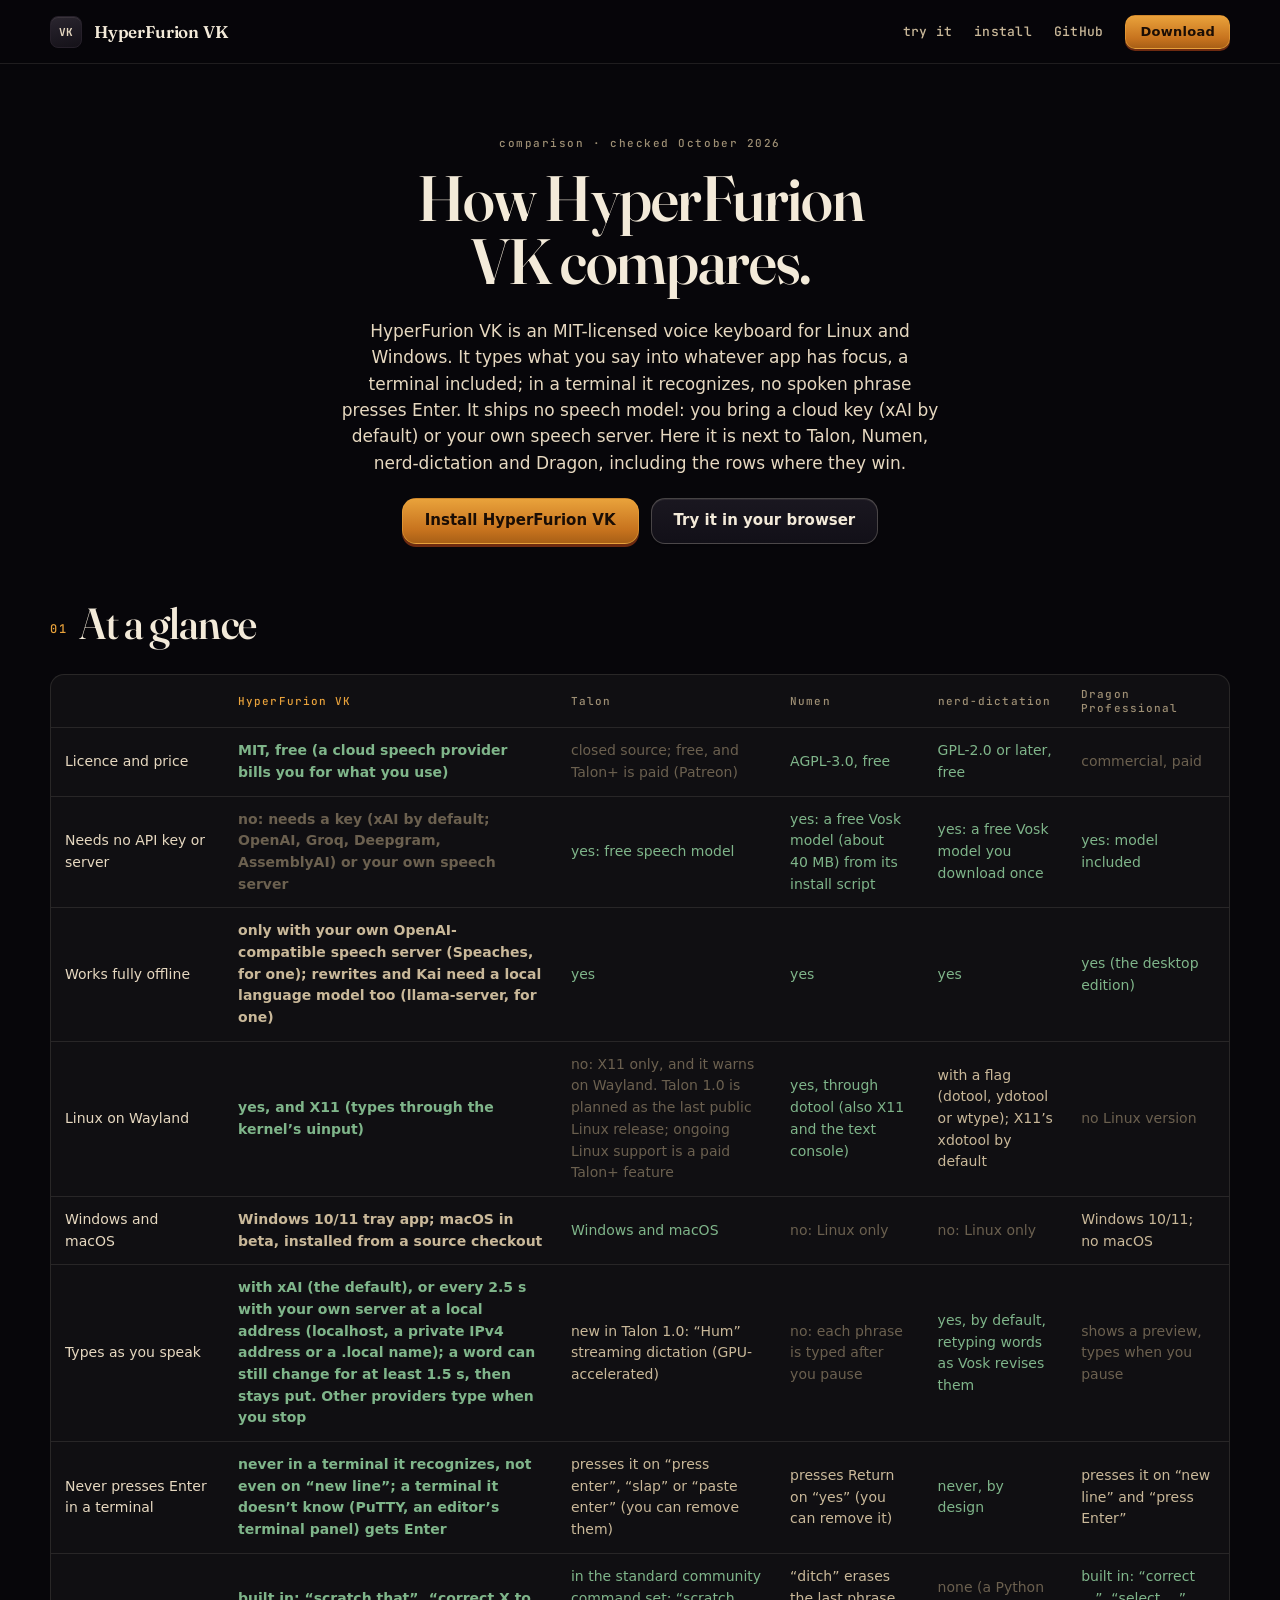
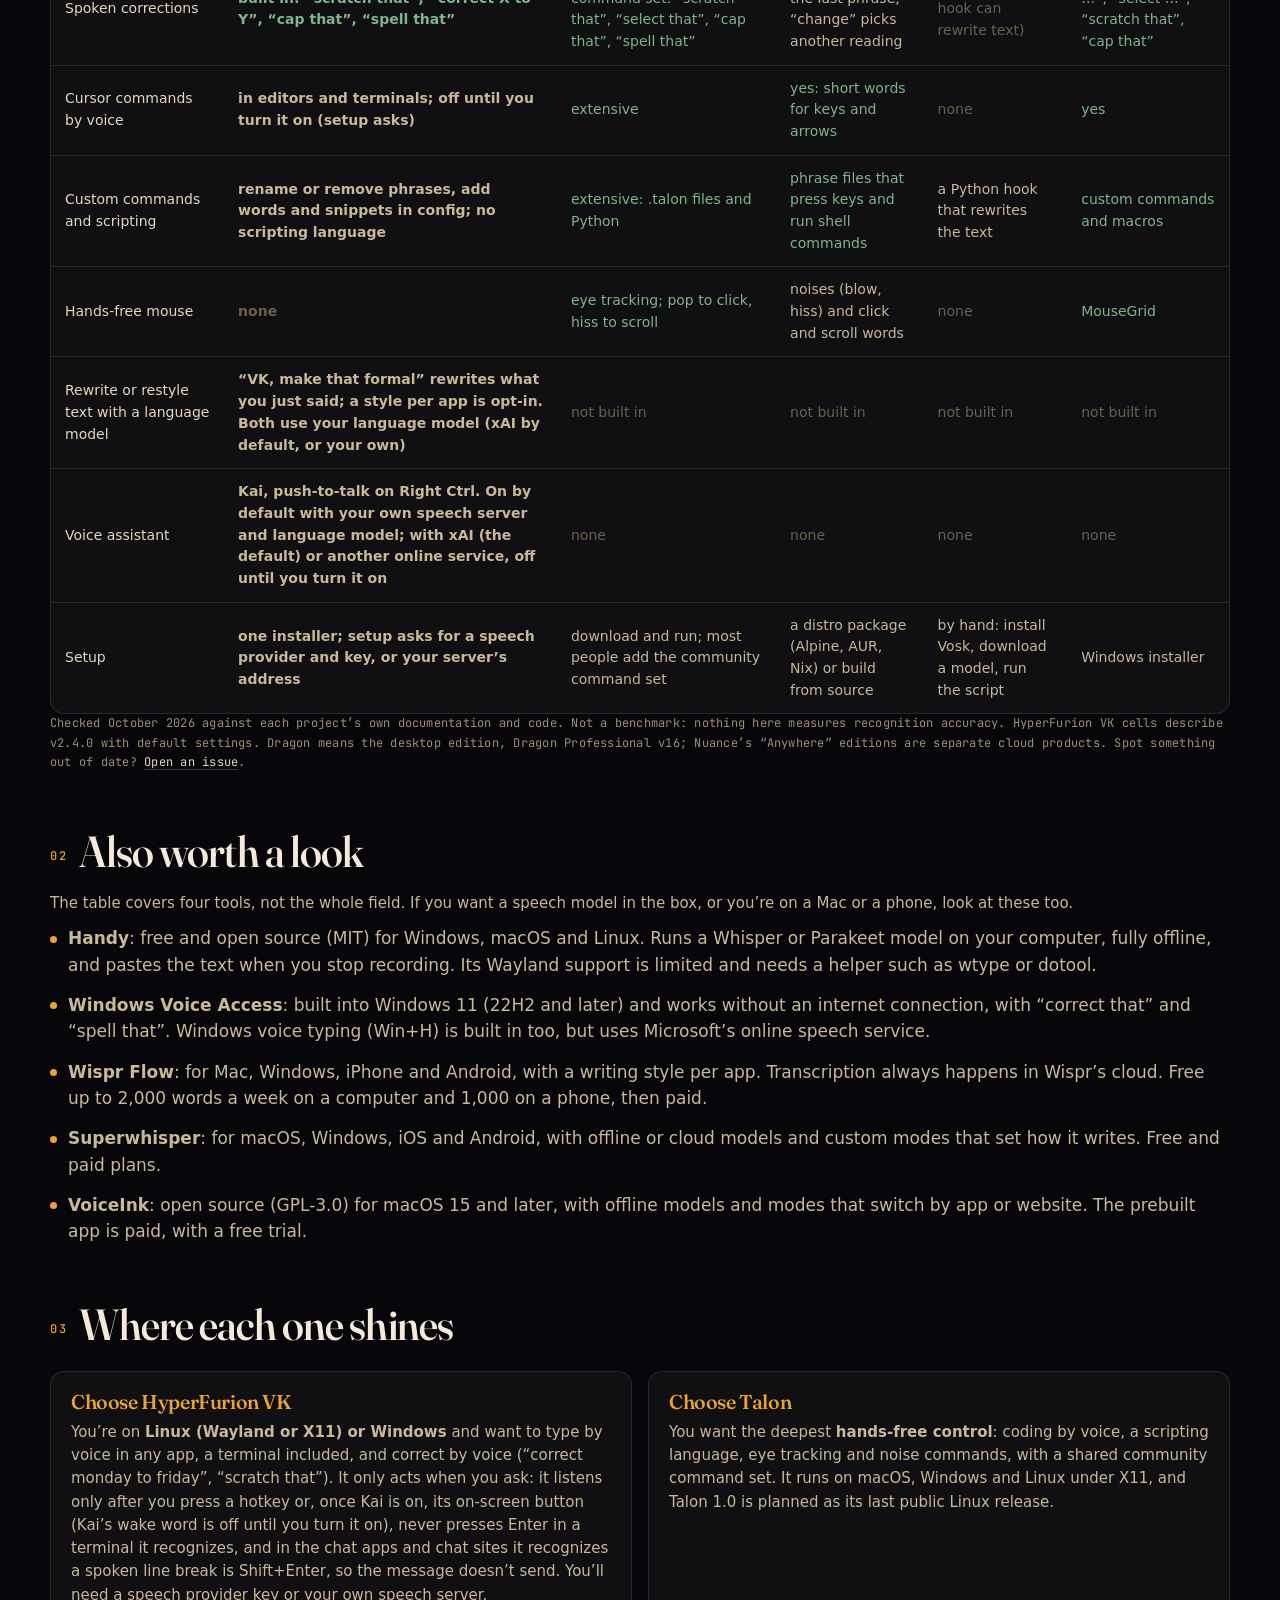
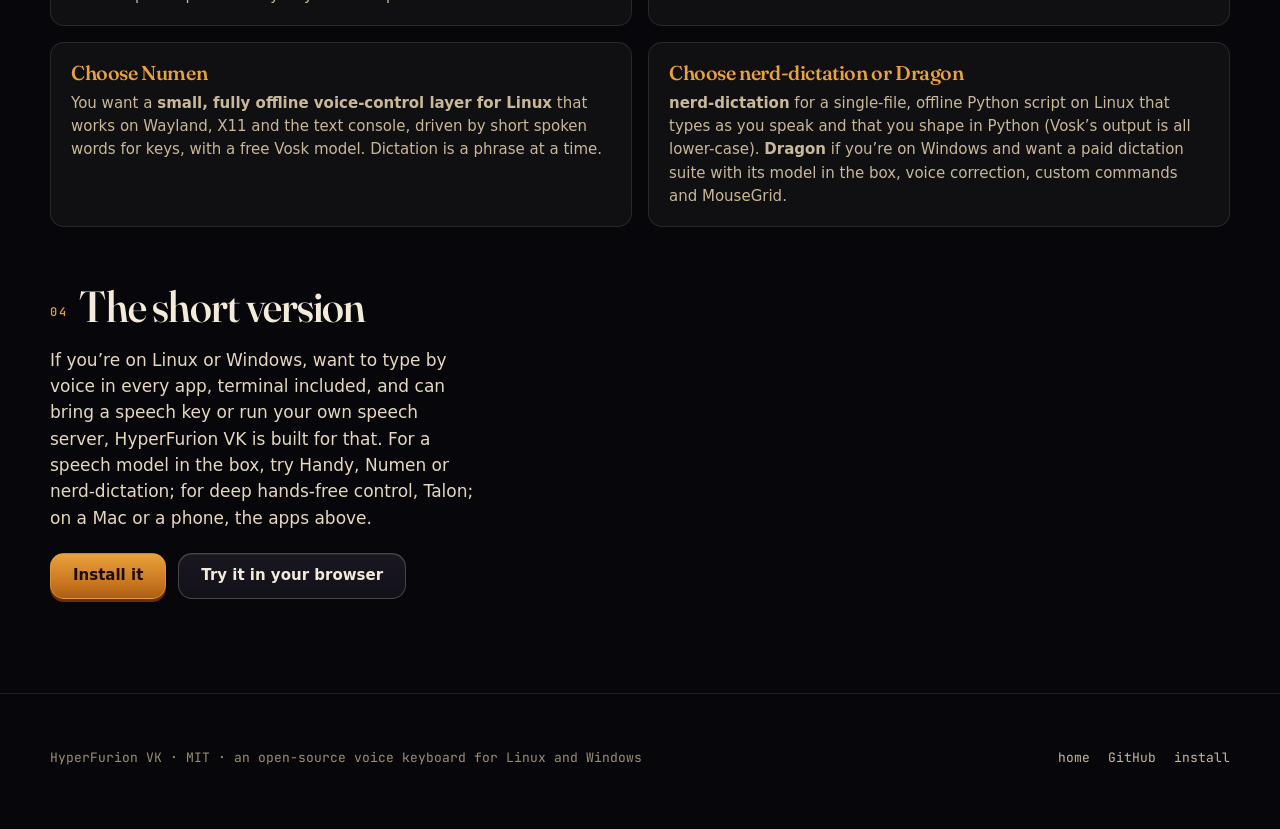
==== commit e72c1ebd: "Kai: on by default only when it runs entirely on this computer, otherwise opt-in [assistant] enabled" ====
--- a/docs/compare.html
+++ b/docs/compare.html
@@ -69,7 +69,7 @@
             <tr><th scope="row">Custom commands and scripting</th><td class="mid">rename or remove phrases, add words and snippets in config; no scripting language</td><td class="yes">extensive: .talon files and Python</td><td class="yes">phrase files that press keys and run shell commands</td><td class="mid">a Python hook that rewrites the text</td><td class="yes">custom commands and macros</td></tr>
             <tr><th scope="row">Hands-free mouse</th><td class="no">none</td><td class="yes">eye tracking; pop to click, hiss to scroll</td><td class="mid">noises (blow, hiss) and click and scroll words</td><td class="no">none</td><td class="yes">MouseGrid</td></tr>
             <tr><th scope="row">Rewrite or restyle text with a language model</th><td class="mid">“VK, make that formal” rewrites what you just said; a style per app is opt-in. Both use your language model (xAI by default, or your own)</td><td class="no">not built in</td><td class="no">not built in</td><td class="no">not built in</td><td class="no">not built in</td></tr>
-            <tr><th scope="row">Voice assistant</th><td class="mid">Kai, push-to-talk on Right Ctrl; needs a language model (xAI by default, or your own)</td><td class="no">none</td><td class="no">none</td><td class="no">none</td><td class="no">none</td></tr>
+            <tr><th scope="row">Voice assistant</th><td class="mid">Kai, push-to-talk on Right Ctrl. On by default with your own speech server and language model; with xAI (the default) or another online service, off until you turn it on</td><td class="no">none</td><td class="no">none</td><td class="no">none</td><td class="no">none</td></tr>
             <tr><th scope="row">Setup</th><td class="mid">one installer; setup asks for a speech provider and key, or your server’s address</td><td class="mid">download and run; most people add the community command set</td><td class="mid">a distro package (Alpine, AUR, Nix) or build from source</td><td class="mid">by hand: install Vosk, download a model, run the script</td><td class="mid">Windows installer</td></tr>
           </tbody>
         </table>
@@ -92,7 +92,7 @@
     <section class="wrap">
       <h2><span class="num">03</span>Where each one shines</h2>
       <div class="shine">
-        <div><h3>Choose HyperFurion VK</h3><p>You’re on <b>Linux (Wayland or X11) or Windows</b> and want to type by voice in any app, a terminal included, and correct by voice (“correct monday to friday”, “scratch that”). It only acts when you ask: it listens only after you press a hotkey or Kai’s on-screen button (Kai’s wake word is off until you turn it on), never presses Enter in a terminal it recognizes, and in the chat apps and chat sites it recognizes a spoken line break is Shift+Enter, so the message doesn’t send. You’ll need a speech provider key or your own speech server.</p></div>
+        <div><h3>Choose HyperFurion VK</h3><p>You’re on <b>Linux (Wayland or X11) or Windows</b> and want to type by voice in any app, a terminal included, and correct by voice (“correct monday to friday”, “scratch that”). It only acts when you ask: it listens only after you press a hotkey or, once Kai is on, its on-screen button (Kai’s wake word is off until you turn it on), never presses Enter in a terminal it recognizes, and in the chat apps and chat sites it recognizes a spoken line break is Shift+Enter, so the message doesn’t send. You’ll need a speech provider key or your own speech server.</p></div>
         <div><h3>Choose Talon</h3><p>You want the deepest <b>hands-free control</b>: coding by voice, a scripting language, eye tracking and noise commands, with a shared community command set. It runs on macOS, Windows and Linux under X11, and Talon 1.0 is planned as its last public Linux release.</p></div>
         <div><h3>Choose Numen</h3><p>You want a <b>small, fully offline voice-control layer for Linux</b> that works on Wayland, X11 and the text console, driven by short spoken words for keys, with a free Vosk model. Dictation is a phrase at a time.</p></div>
         <div><h3>Choose nerd-dictation or Dragon</h3><p><b>nerd-dictation</b> for a single-file, offline Python script on Linux that types as you speak and that you shape in Python (Vosk’s output is all lower-case). <b>Dragon</b> if you’re on Windows and want a paid dictation suite with its model in the box, voice correction, custom commands and MouseGrid.</p></div>
--- a/docs/styles.css
+++ b/docs/styles.css
@@ -141,7 +141,8 @@
   .key[data-opt] .legend, .key .sub { display: none; }
   .key { padding: 0 0 calc(var(--u) * .1) calc(var(--u) * .12); }
 }
-@media (max-width: 360px) { .key[data-opt] { display: none; } .row:first-child { display: none; } }
+/* the top row is the board's second child (the plate comes first) */
+@media (max-width: 360px) { .key[data-opt] { display: none; } .plate + .row { display: none; } }
 /* a phone: a one-unit key is narrower than "ctrl" at the legend size —
    smaller mod legends, a one-unit key's legend centered, nothing spills
    onto the next key */
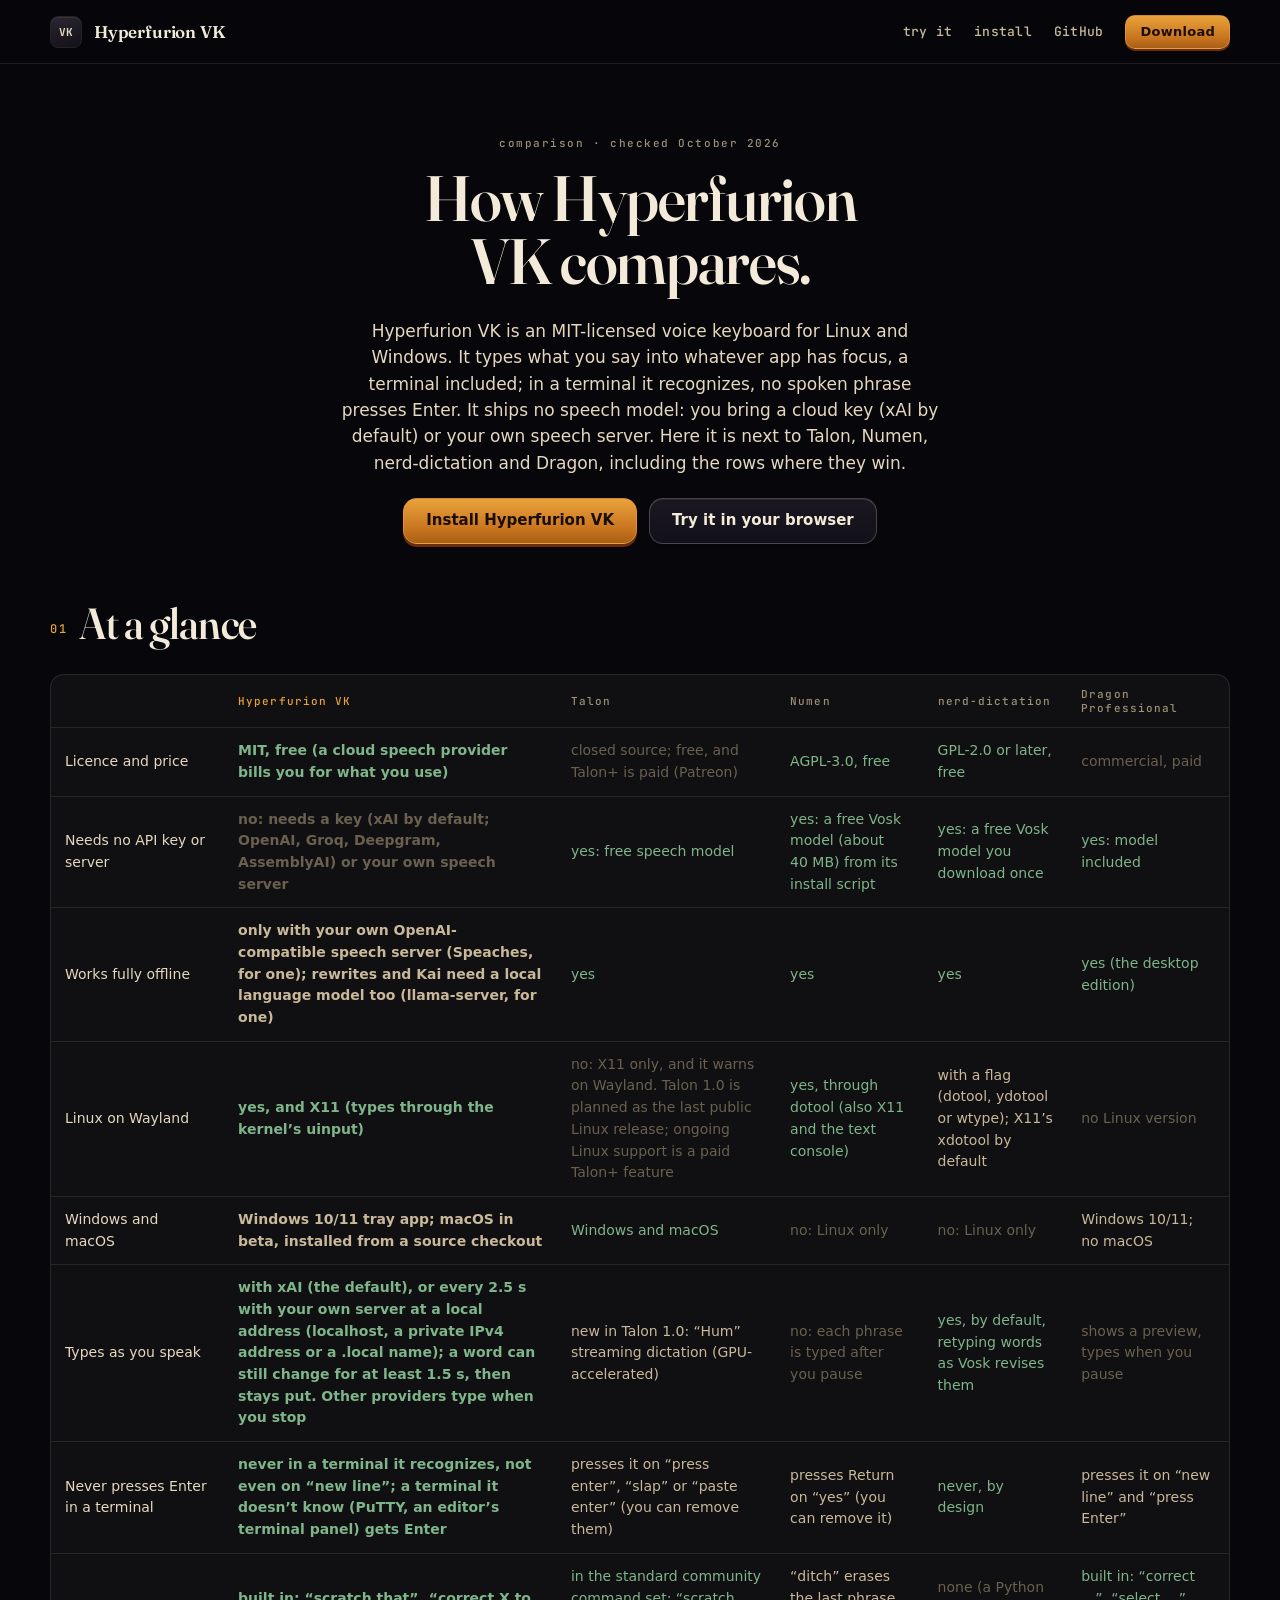
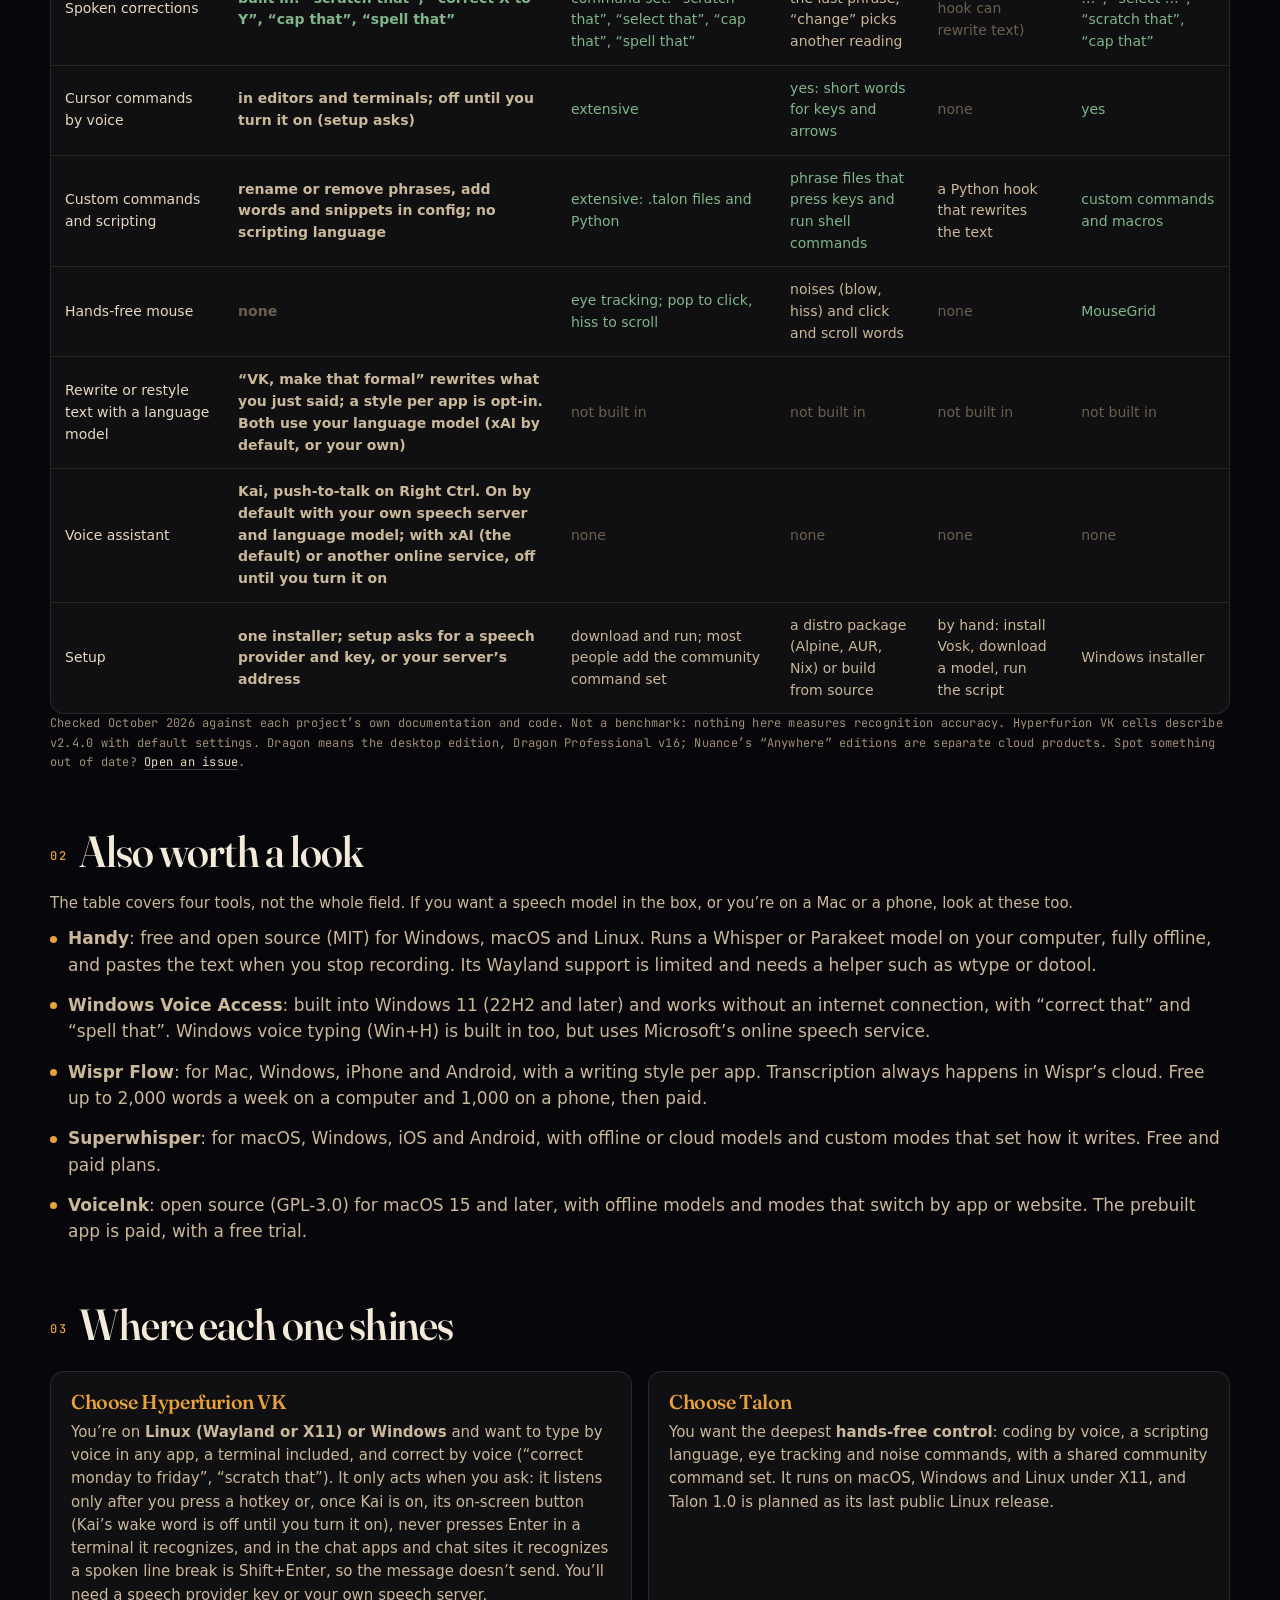
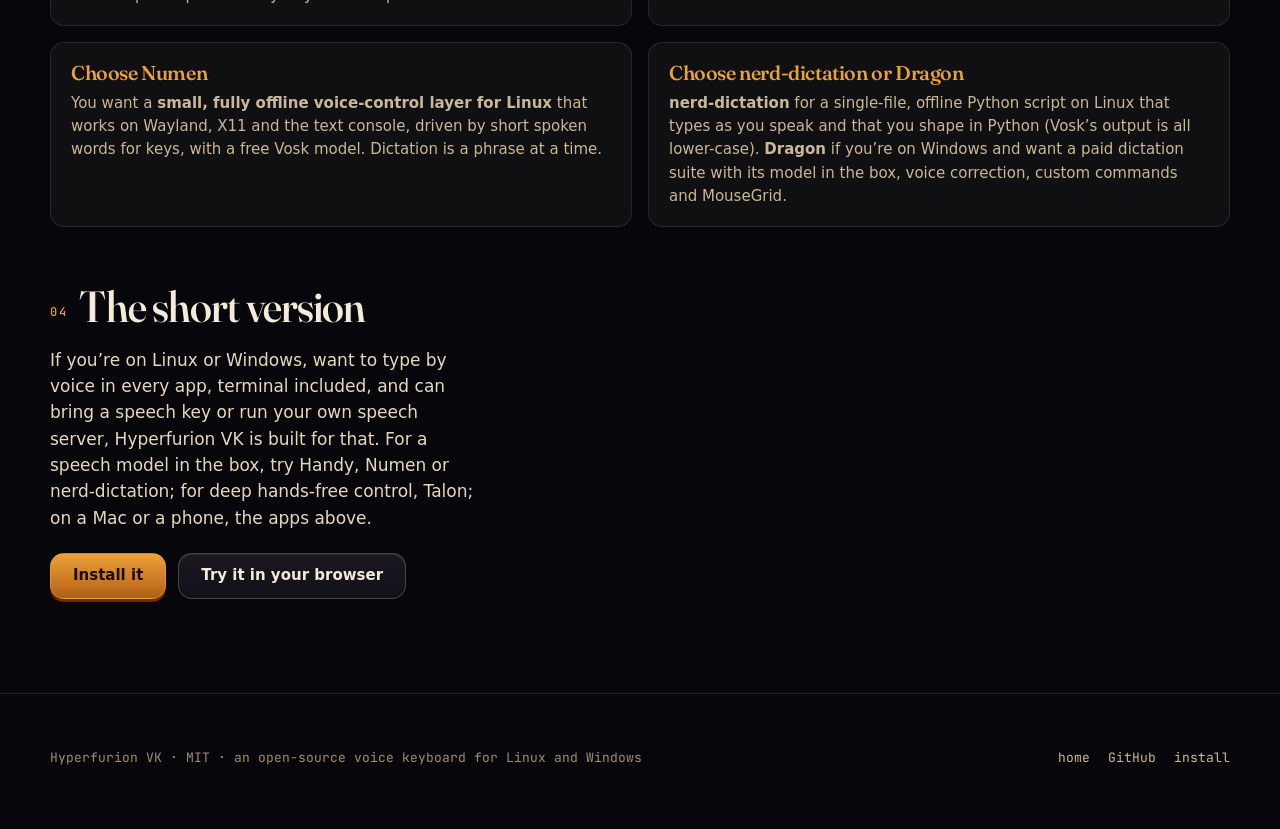
==== commit c1900d27: "Spell the project Hyperfurion. The site, the README, and the vocabulary example the page ships now u" ====
--- a/docs/compare.html
+++ b/docs/compare.html
@@ -3,10 +3,10 @@
 <head>
   <meta charset="utf-8" />
   <meta name="viewport" content="width=device-width, initial-scale=1" />
-  <title>HyperFurion VK compared with Talon, Numen, nerd-dictation and Dragon</title>
-  <meta name="description" content="HyperFurion VK, an open-source voice keyboard for Linux and Windows, next to Talon, Numen, nerd-dictation and Dragon, including where they win." />
-  <link rel="canonical" href="https://liamghennigan.github.io/HyperFurion-VK/compare.html" />
-  <meta property="og:title" content="HyperFurion VK compared with Talon, Numen, nerd-dictation and Dragon" />
+  <title>Hyperfurion VK compared with Talon, Numen, nerd-dictation and Dragon</title>
+  <meta name="description" content="Hyperfurion VK, an open-source voice keyboard for Linux and Windows, next to Talon, Numen, nerd-dictation and Dragon, including where they win." />
+  <link rel="canonical" href="https://liamghennigan.github.io/Hyperfurion-VK/compare.html" />
+  <meta property="og:title" content="Hyperfurion VK compared with Talon, Numen, nerd-dictation and Dragon" />
   <meta property="og:description" content="Speech model, offline use, Wayland, live typing, Enter in a terminal, corrections and scripting: an open-source voice keyboard for Linux and Windows next to four alternatives, with the rows where they win. Checked October 2026." />
   <meta property="og:type" content="website" />
   <meta name="theme-color" content="#07060a" />
@@ -30,11 +30,11 @@
   <a class="skip" href="#table">Skip to the comparison</a>
   <nav class="nav" aria-label="Primary">
     <div class="wrap nav-inner">
-      <a class="brand" href="./"><span class="brand-key" aria-hidden="true">VK</span><span>HyperFurion&nbsp;VK</span></a>
+      <a class="brand" href="./"><span class="brand-key" aria-hidden="true">VK</span><span>Hyperfurion&nbsp;VK</span></a>
       <div class="nav-links">
         <a href="./">try it</a>
         <a href="./#install">install</a>
-        <a href="https://github.com/liamghennigan/HyperFurion-VK" rel="noopener">GitHub</a>
+        <a href="https://github.com/liamghennigan/Hyperfurion-VK" rel="noopener">GitHub</a>
         <a class="btn primary small" href="./#install">Download</a>
       </div>
     </div>
@@ -43,10 +43,10 @@
   <main class="page">
     <section class="wrap cmp-hero">
       <span class="eyebrow">comparison · checked October 2026</span>
-      <h1 style="font-size: clamp(34px, 5.5vw, 64px);">How HyperFurion VK compares.</h1>
-      <p class="lead" style="margin: 0 auto; max-width: 56ch;">HyperFurion VK is an MIT-licensed voice keyboard for Linux and Windows. It types what you say into whatever app has focus, a terminal included; in a terminal it recognizes, no spoken phrase presses Enter. It ships no speech model: you bring a cloud key (xAI by default) or your own speech server. Here it is next to Talon, Numen, nerd-dictation and Dragon, including the rows where they win.</p>
+      <h1 style="font-size: clamp(34px, 5.5vw, 64px);">How Hyperfurion VK compares.</h1>
+      <p class="lead" style="margin: 0 auto; max-width: 56ch;">Hyperfurion VK is an MIT-licensed voice keyboard for Linux and Windows. It types what you say into whatever app has focus, a terminal included; in a terminal it recognizes, no spoken phrase presses Enter. It ships no speech model: you bring a cloud key (xAI by default) or your own speech server. Here it is next to Talon, Numen, nerd-dictation and Dragon, including the rows where they win.</p>
       <div class="actions">
-        <a class="btn primary" href="./#install">Install HyperFurion VK</a>
+        <a class="btn primary" href="./#install">Install Hyperfurion VK</a>
         <a class="btn" href="./">Try it in your browser</a>
       </div>
     </section>
@@ -55,7 +55,7 @@
       <h2><span class="num">01</span>At a glance</h2>
       <div class="tblwrap glass">
         <table>
-          <thead><tr><th scope="col"><span class="sr-only">Feature</span></th><th scope="col">HyperFurion&nbsp;VK</th><th scope="col">Talon</th><th scope="col">Numen</th><th scope="col">nerd-dictation</th><th scope="col">Dragon Professional</th></tr></thead>
+          <thead><tr><th scope="col"><span class="sr-only">Feature</span></th><th scope="col">Hyperfurion&nbsp;VK</th><th scope="col">Talon</th><th scope="col">Numen</th><th scope="col">nerd-dictation</th><th scope="col">Dragon Professional</th></tr></thead>
           <tbody>
             <tr><th scope="row">Licence and price</th><td class="yes">MIT, free (a cloud speech provider bills you for what you use)</td><td class="no">closed source; free, and Talon+ is paid (Patreon)</td><td class="yes">AGPL-3.0, free</td><td class="yes">GPL-2.0 or later, free</td><td class="no">commercial, paid</td></tr>
             <tr><th scope="row">Needs no API key or server</th><td class="no">no: needs a key (xAI by default; OpenAI, Groq, Deepgram, AssemblyAI) or your own speech server</td><td class="yes">yes: free speech model</td><td class="yes">yes: a free Vosk model (about 40&nbsp;MB) from its install script</td><td class="yes">yes: a free Vosk model you download once</td><td class="yes">yes: model included</td></tr>
@@ -74,7 +74,7 @@
           </tbody>
         </table>
       </div>
-      <p class="sigcap">Checked October 2026 against each project’s own documentation and code. Not a benchmark: nothing here measures recognition accuracy. HyperFurion VK cells describe v2.4.0 with default settings. Dragon means the desktop edition, Dragon Professional v16; Nuance’s “Anywhere” editions are separate cloud products. Spot something out of date? <a href="https://github.com/liamghennigan/HyperFurion-VK/issues" rel="noopener">Open an issue</a>.</p>
+      <p class="sigcap">Checked October 2026 against each project’s own documentation and code. Not a benchmark: nothing here measures recognition accuracy. Hyperfurion VK cells describe v2.4.0 with default settings. Dragon means the desktop edition, Dragon Professional v16; Nuance’s “Anywhere” editions are separate cloud products. Spot something out of date? <a href="https://github.com/liamghennigan/Hyperfurion-VK/issues" rel="noopener">Open an issue</a>.</p>
     </section>
 
     <section class="wrap">
@@ -92,7 +92,7 @@
     <section class="wrap">
       <h2><span class="num">03</span>Where each one shines</h2>
       <div class="shine">
-        <div><h3>Choose HyperFurion VK</h3><p>You’re on <b>Linux (Wayland or X11) or Windows</b> and want to type by voice in any app, a terminal included, and correct by voice (“correct monday to friday”, “scratch that”). It only acts when you ask: it listens only after you press a hotkey or, once Kai is on, its on-screen button (Kai’s wake word is off until you turn it on), never presses Enter in a terminal it recognizes, and in the chat apps and chat sites it recognizes a spoken line break is Shift+Enter, so the message doesn’t send. You’ll need a speech provider key or your own speech server.</p></div>
+        <div><h3>Choose Hyperfurion VK</h3><p>You’re on <b>Linux (Wayland or X11) or Windows</b> and want to type by voice in any app, a terminal included, and correct by voice (“correct monday to friday”, “scratch that”). It only acts when you ask: it listens only after you press a hotkey or, once Kai is on, its on-screen button (Kai’s wake word is off until you turn it on), never presses Enter in a terminal it recognizes, and in the chat apps and chat sites it recognizes a spoken line break is Shift+Enter, so the message doesn’t send. You’ll need a speech provider key or your own speech server.</p></div>
         <div><h3>Choose Talon</h3><p>You want the deepest <b>hands-free control</b>: coding by voice, a scripting language, eye tracking and noise commands, with a shared community command set. It runs on macOS, Windows and Linux under X11, and Talon 1.0 is planned as its last public Linux release.</p></div>
         <div><h3>Choose Numen</h3><p>You want a <b>small, fully offline voice-control layer for Linux</b> that works on Wayland, X11 and the text console, driven by short spoken words for keys, with a free Vosk model. Dictation is a phrase at a time.</p></div>
         <div><h3>Choose nerd-dictation or Dragon</h3><p><b>nerd-dictation</b> for a single-file, offline Python script on Linux that types as you speak and that you shape in Python (Vosk’s output is all lower-case). <b>Dragon</b> if you’re on Windows and want a paid dictation suite with its model in the box, voice correction, custom commands and MouseGrid.</p></div>
@@ -101,7 +101,7 @@
 
     <section class="wrap" style="padding-bottom: 80px;">
       <h2><span class="num">04</span>The short version</h2>
-      <p class="lead">If you’re on Linux or Windows, want to type by voice in every app, terminal included, and can bring a speech key or run your own speech server, HyperFurion VK is built for that. For a speech model in the box, try Handy, Numen or nerd-dictation; for deep hands-free control, Talon; on a Mac or a phone, the apps above.</p>
+      <p class="lead">If you’re on Linux or Windows, want to type by voice in every app, terminal included, and can bring a speech key or run your own speech server, Hyperfurion VK is built for that. For a speech model in the box, try Handy, Numen or nerd-dictation; for deep hands-free control, Talon; on a Mac or a phone, the apps above.</p>
       <div class="actions">
         <a class="btn primary" href="./#install">Install it</a>
         <a class="btn" href="./">Try it in your browser</a>
@@ -111,10 +111,10 @@
 
   <footer>
     <div class="wrap footer-grid">
-      <div>HyperFurion VK · MIT · an open-source voice keyboard for Linux and Windows</div>
+      <div>Hyperfurion VK · MIT · an open-source voice keyboard for Linux and Windows</div>
       <div class="footer-links">
         <a href="./">home</a>
-        <a href="https://github.com/liamghennigan/HyperFurion-VK" rel="noopener">GitHub</a>
+        <a href="https://github.com/liamghennigan/Hyperfurion-VK" rel="noopener">GitHub</a>
         <a href="./#install">install</a>
       </div>
     </div>
--- a/docs/styles.css
+++ b/docs/styles.css
@@ -1,4 +1,4 @@
-/* ═══ HyperFurion VK — obsidian glass, dune spice ═════════════════════════
+/* ═══ Hyperfurion VK — obsidian glass, dune spice ═════════════════════════
    One stylesheet for the landing page and the comparison page. Obsidian
    carries the structure, spice marks the molten text and the one primary
    action, sand is what you read, consent gold is reserved for the Enter
